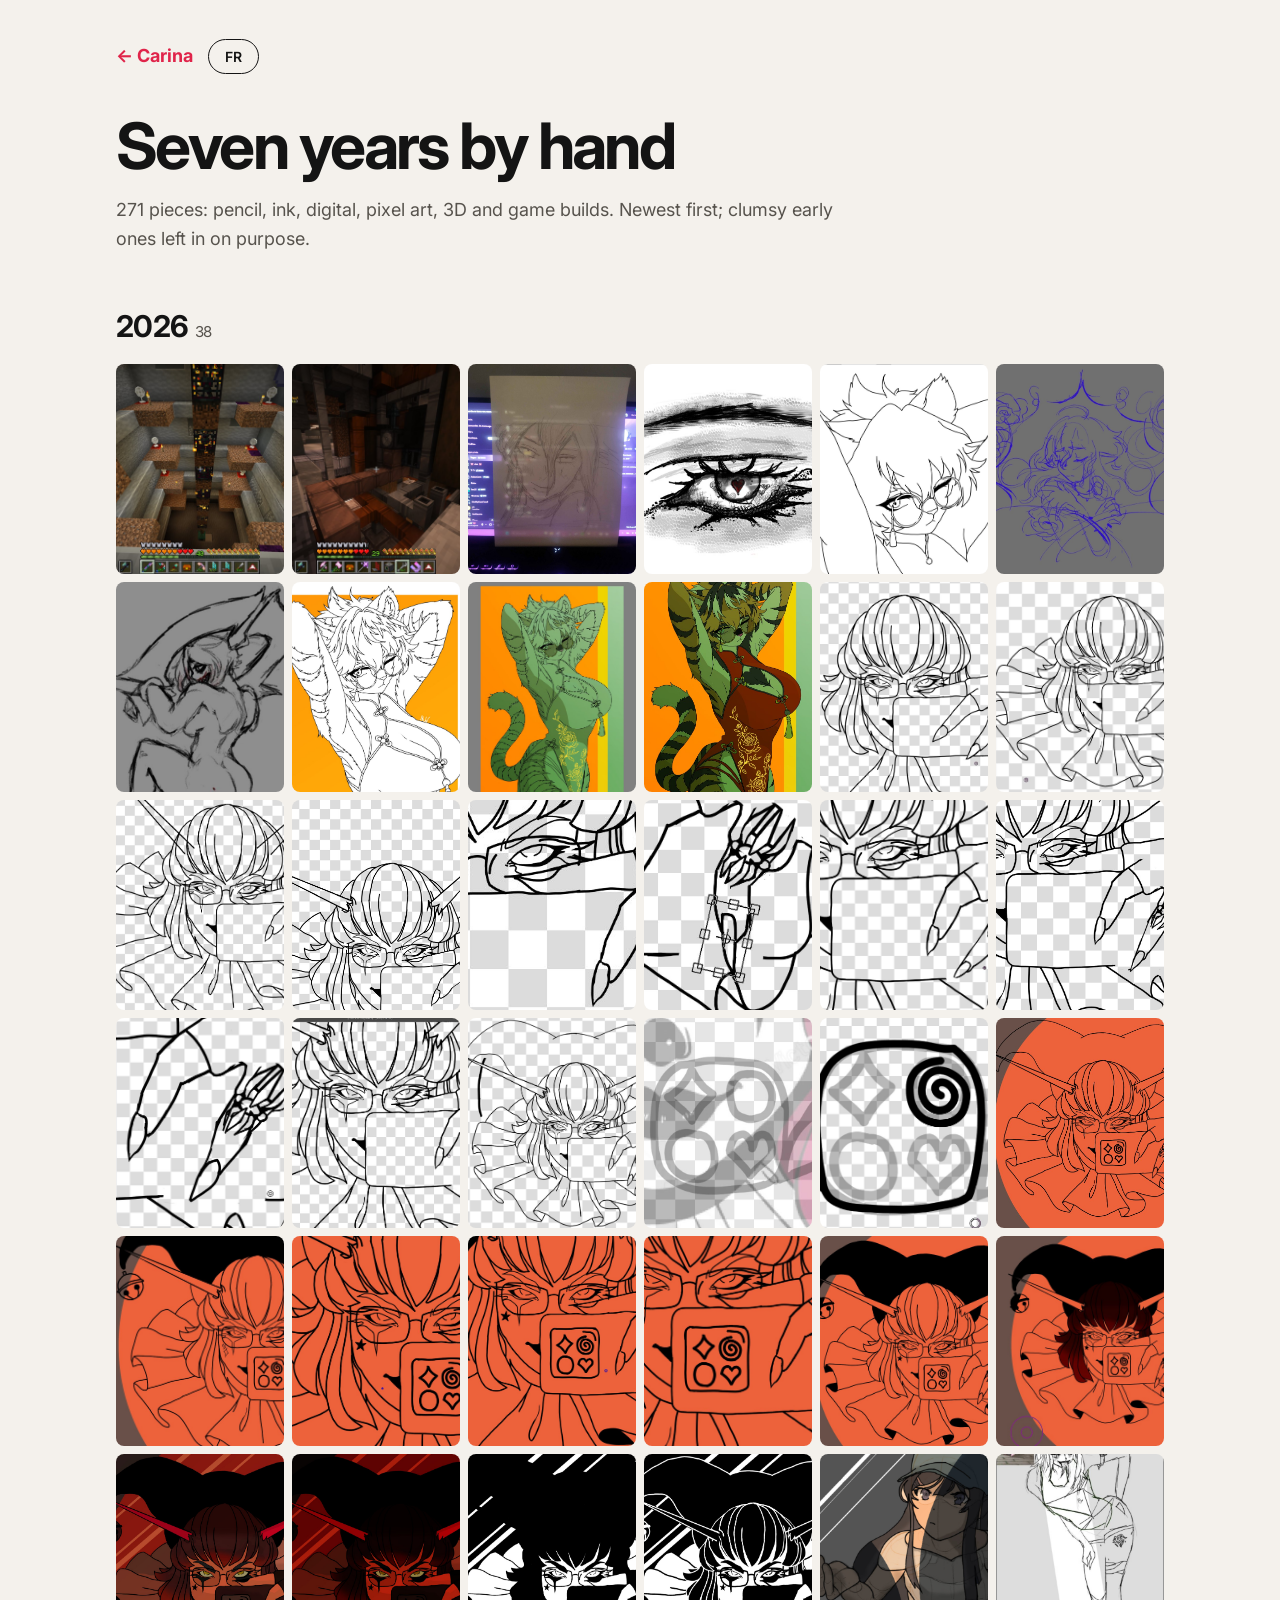
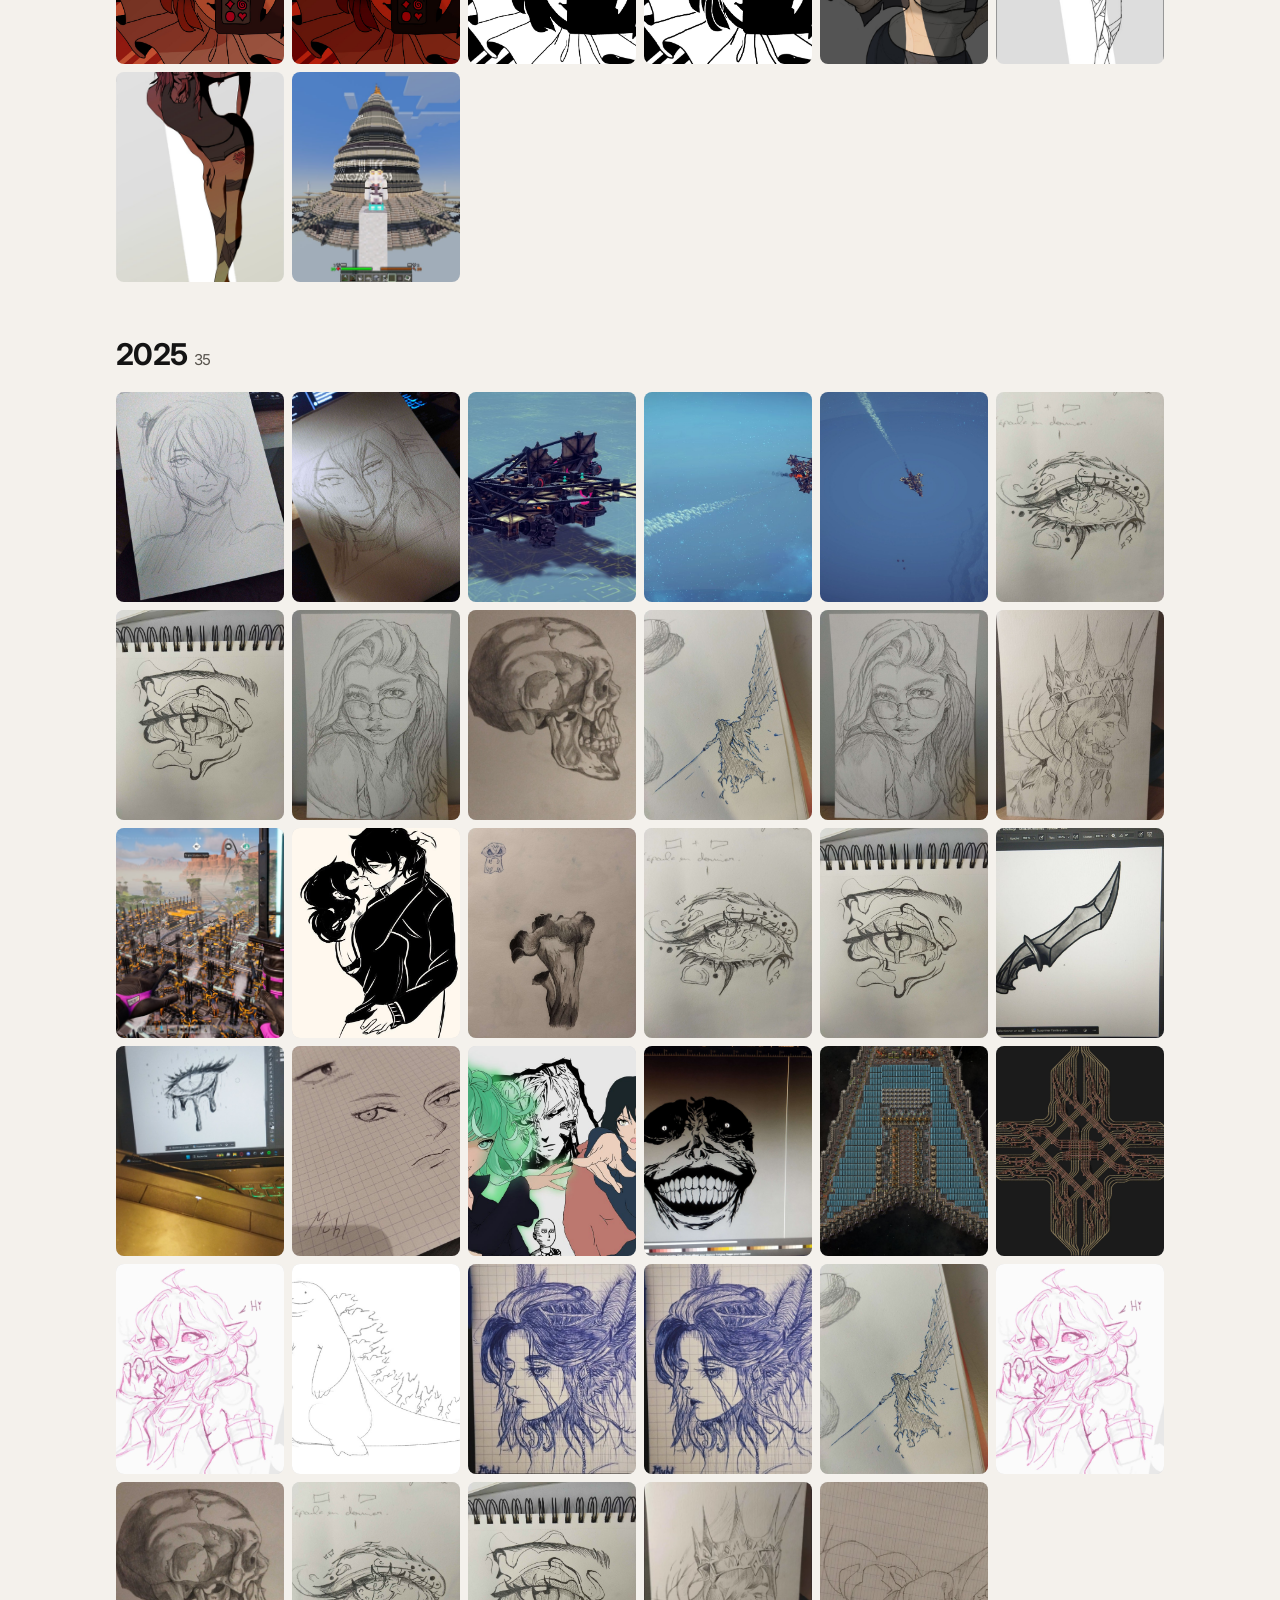
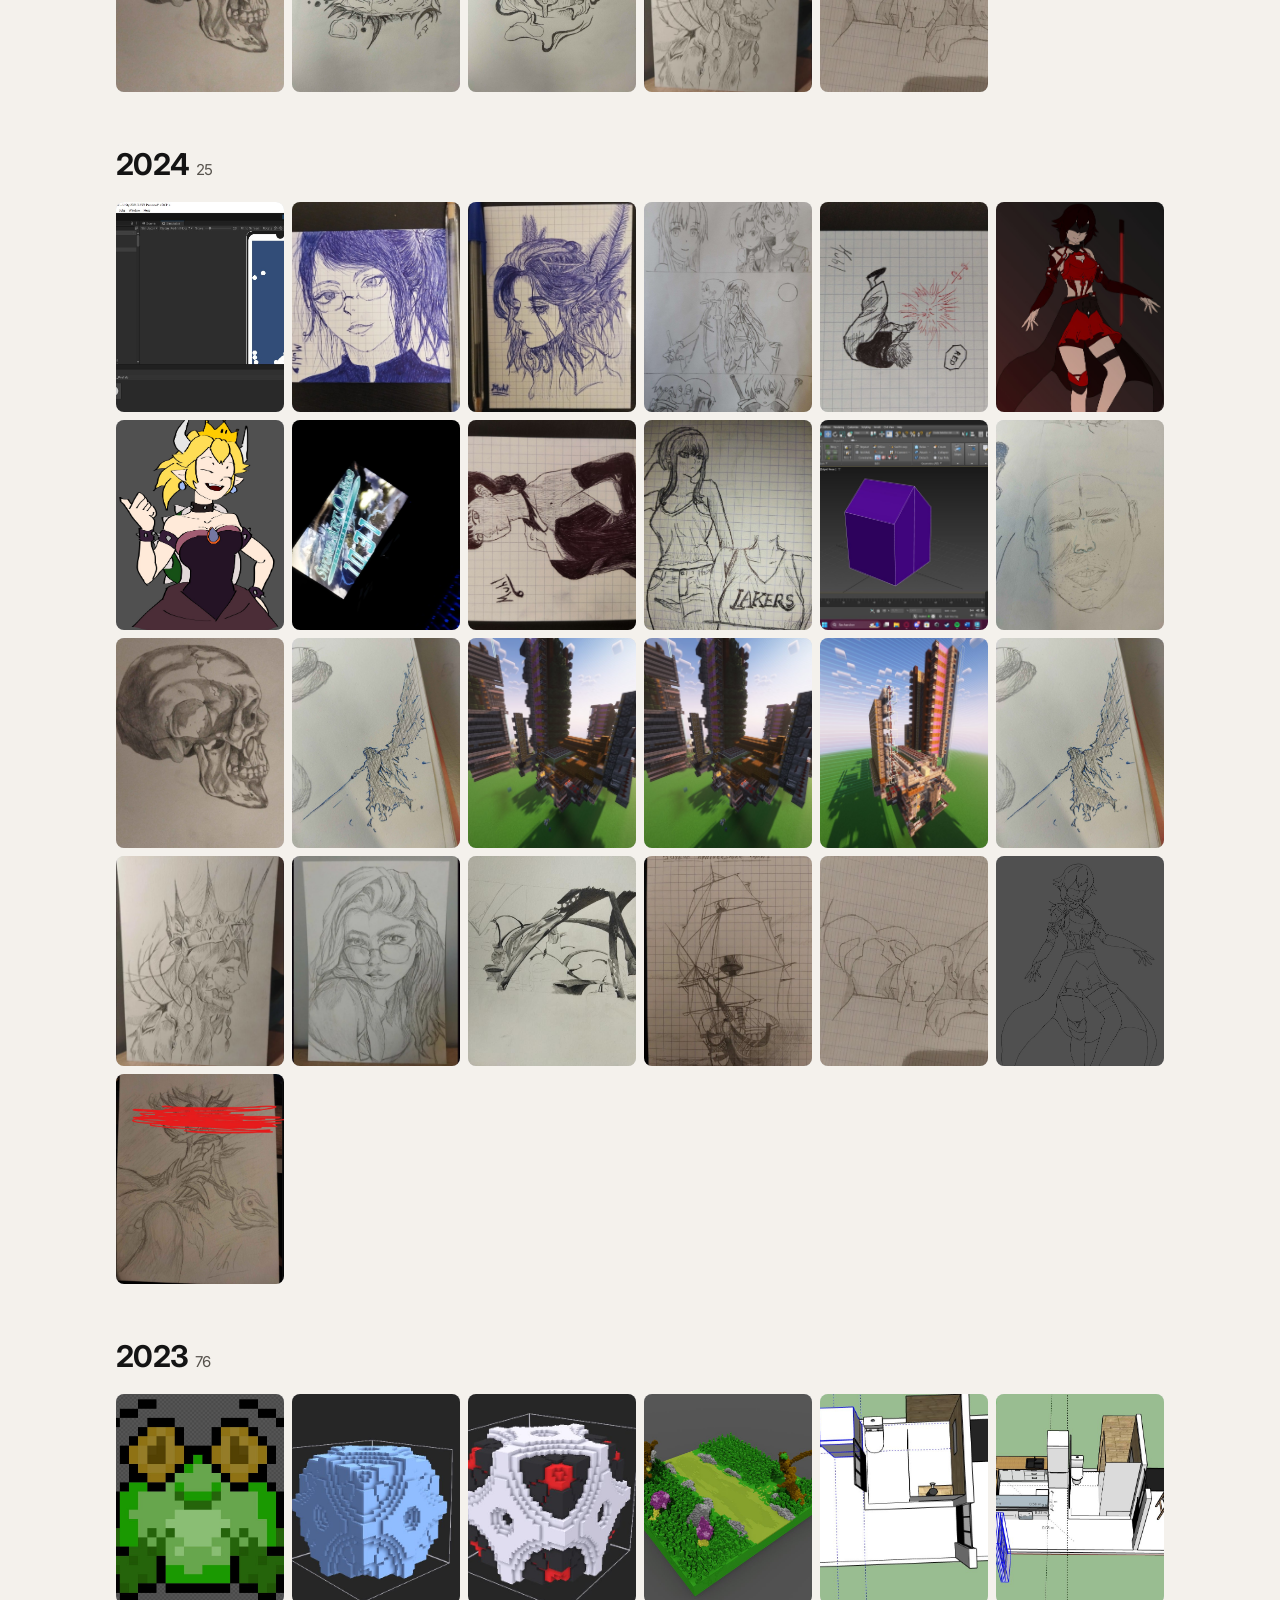
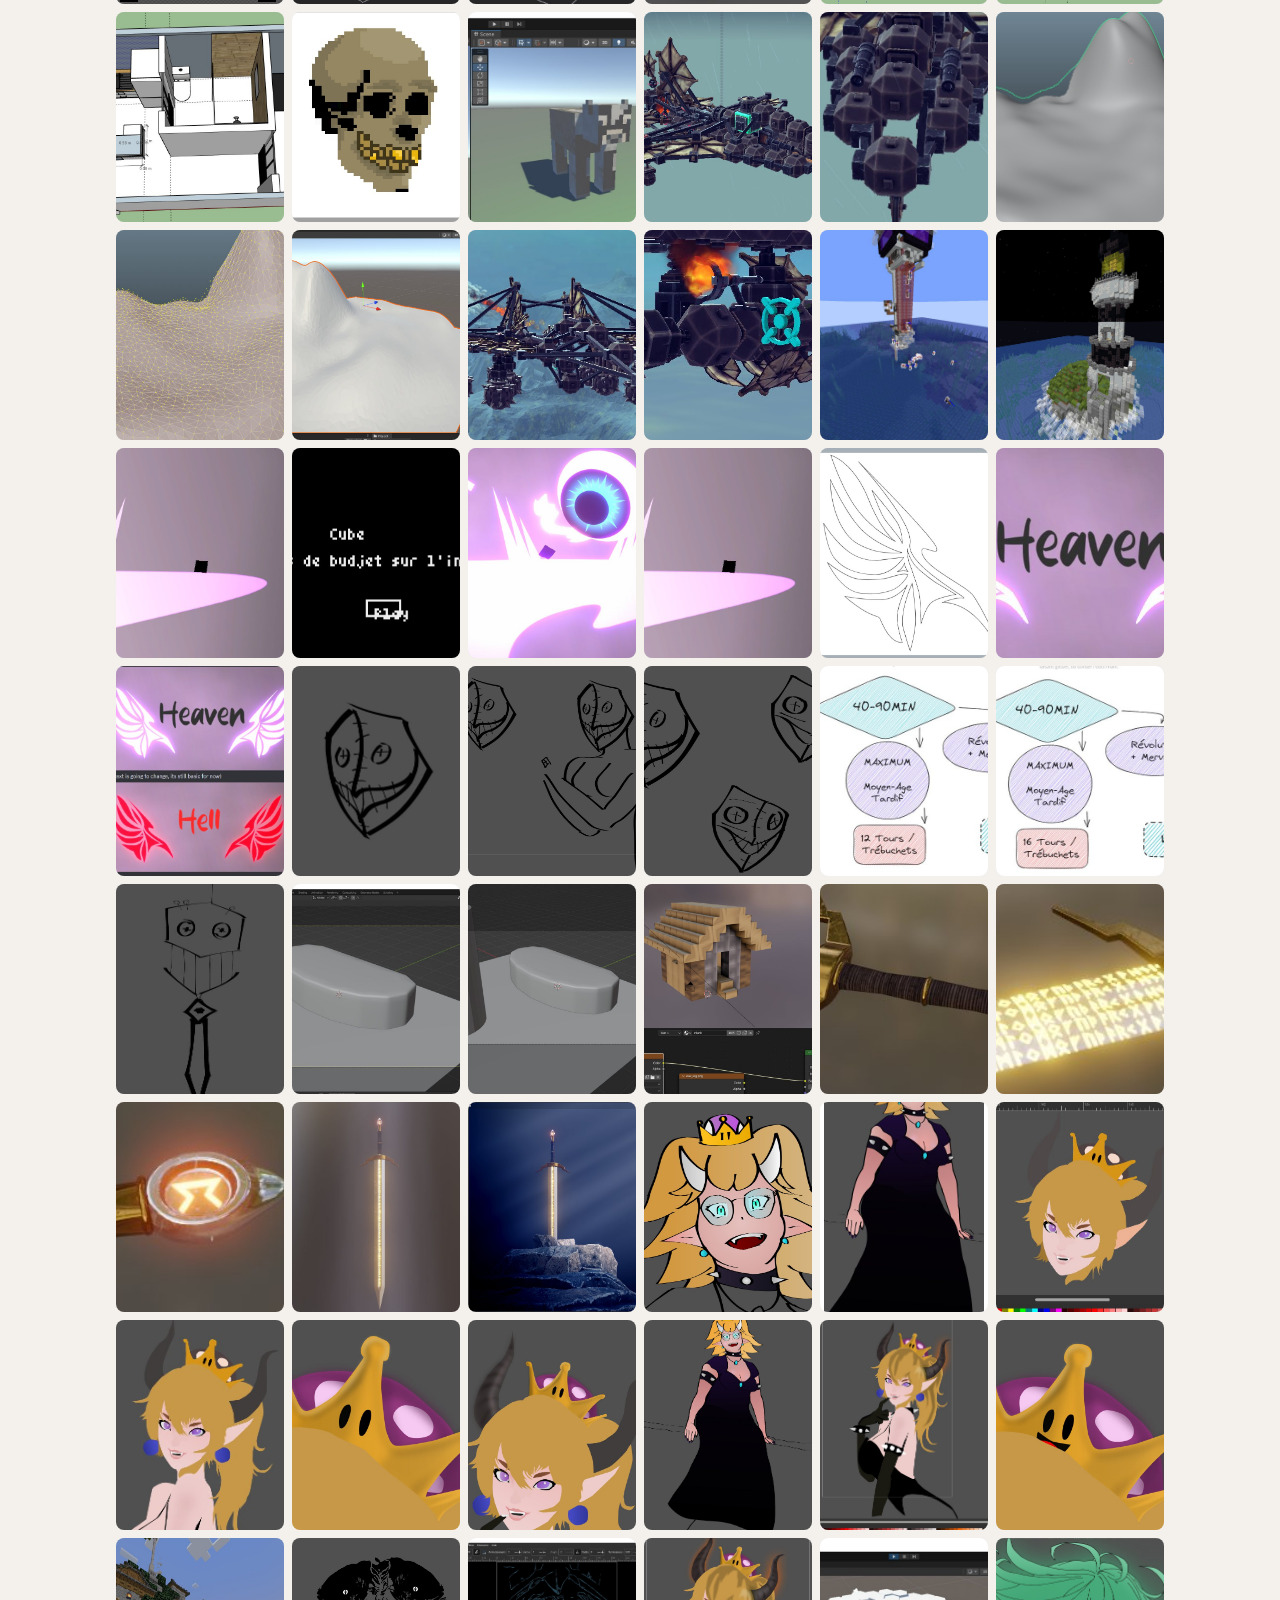
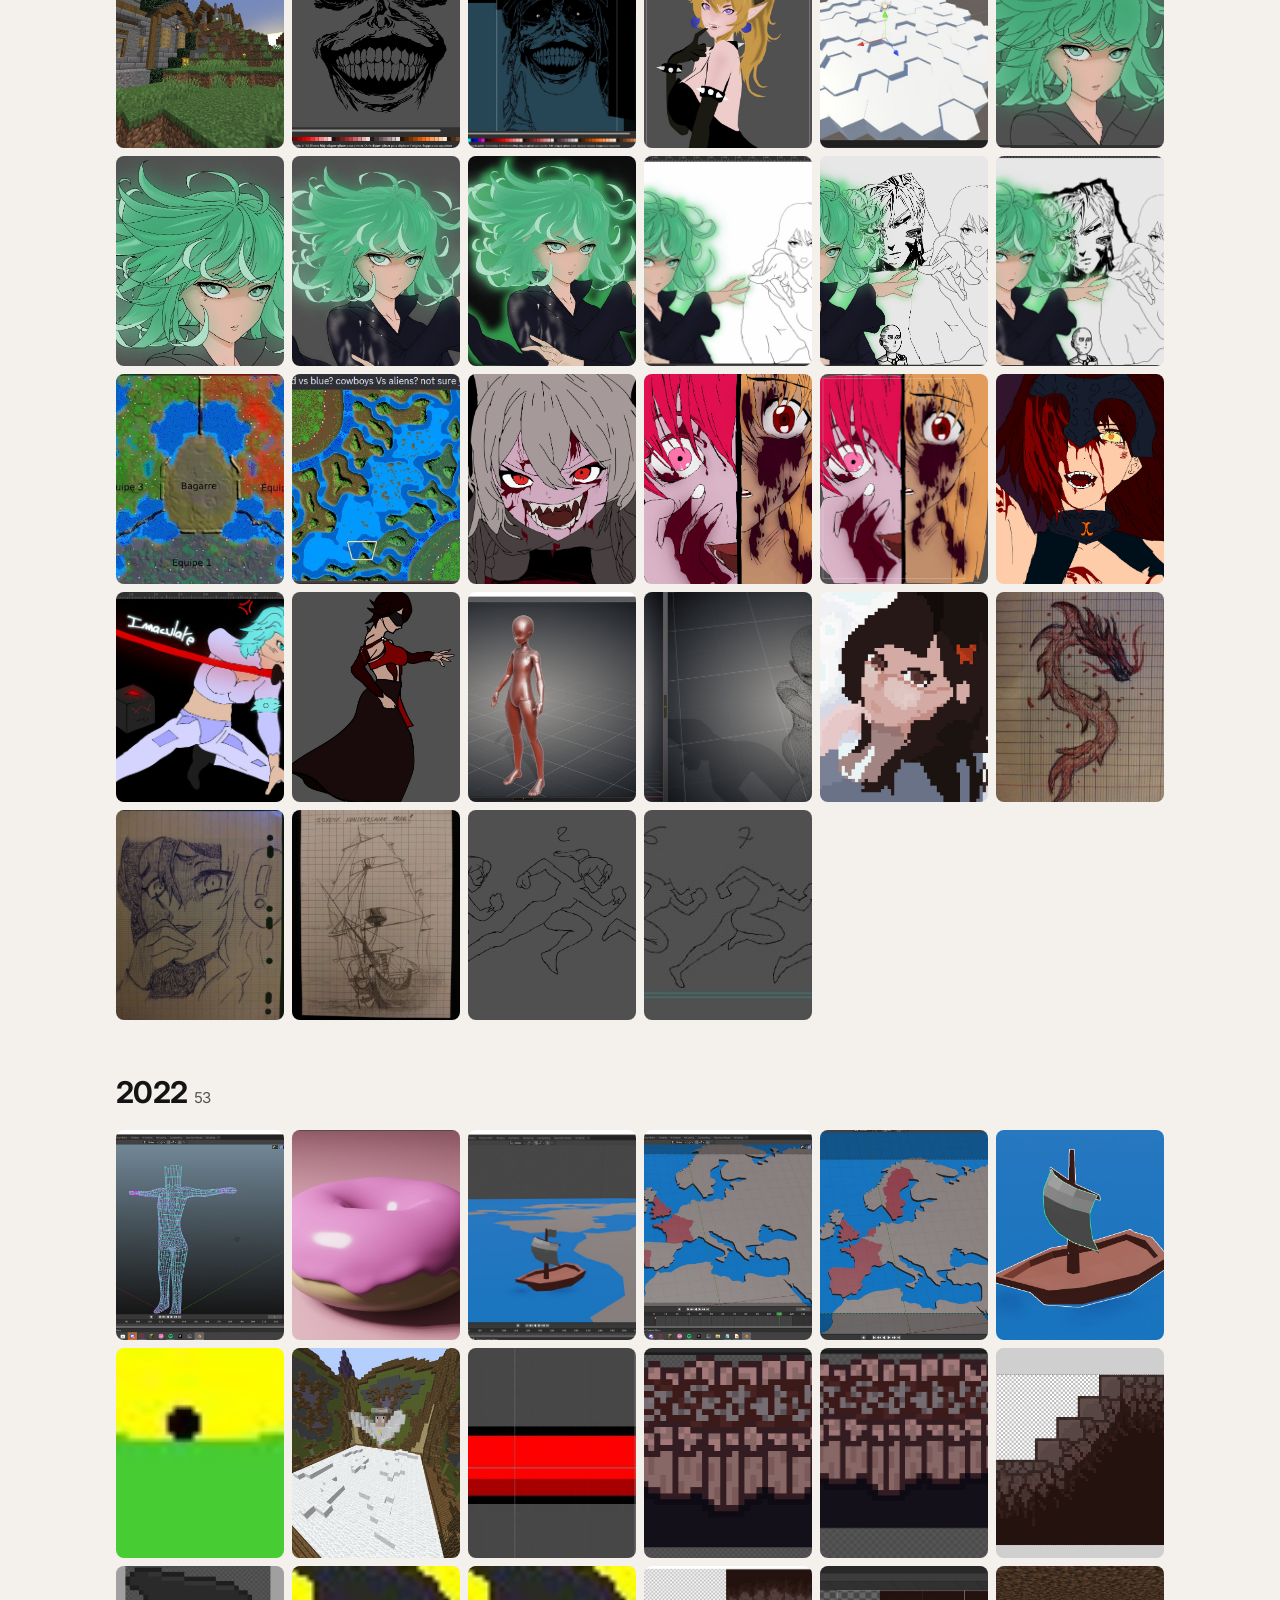
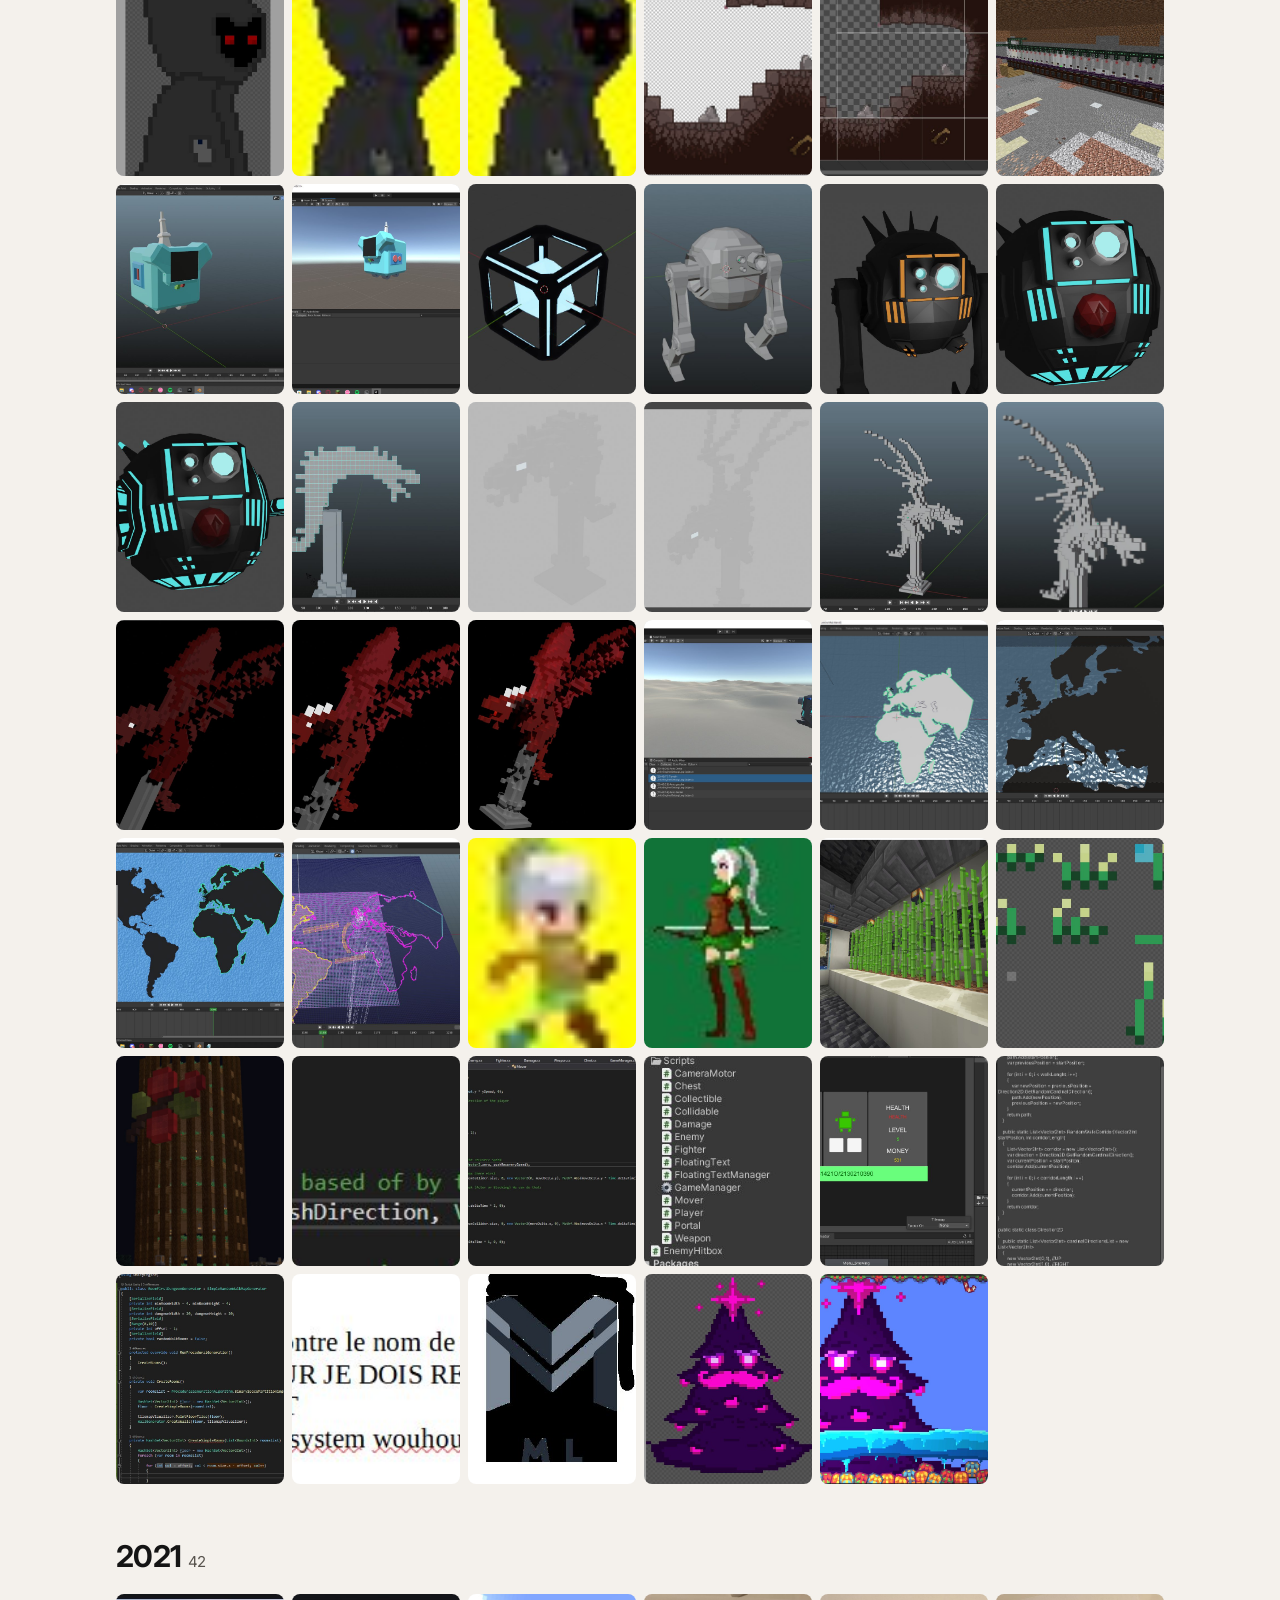
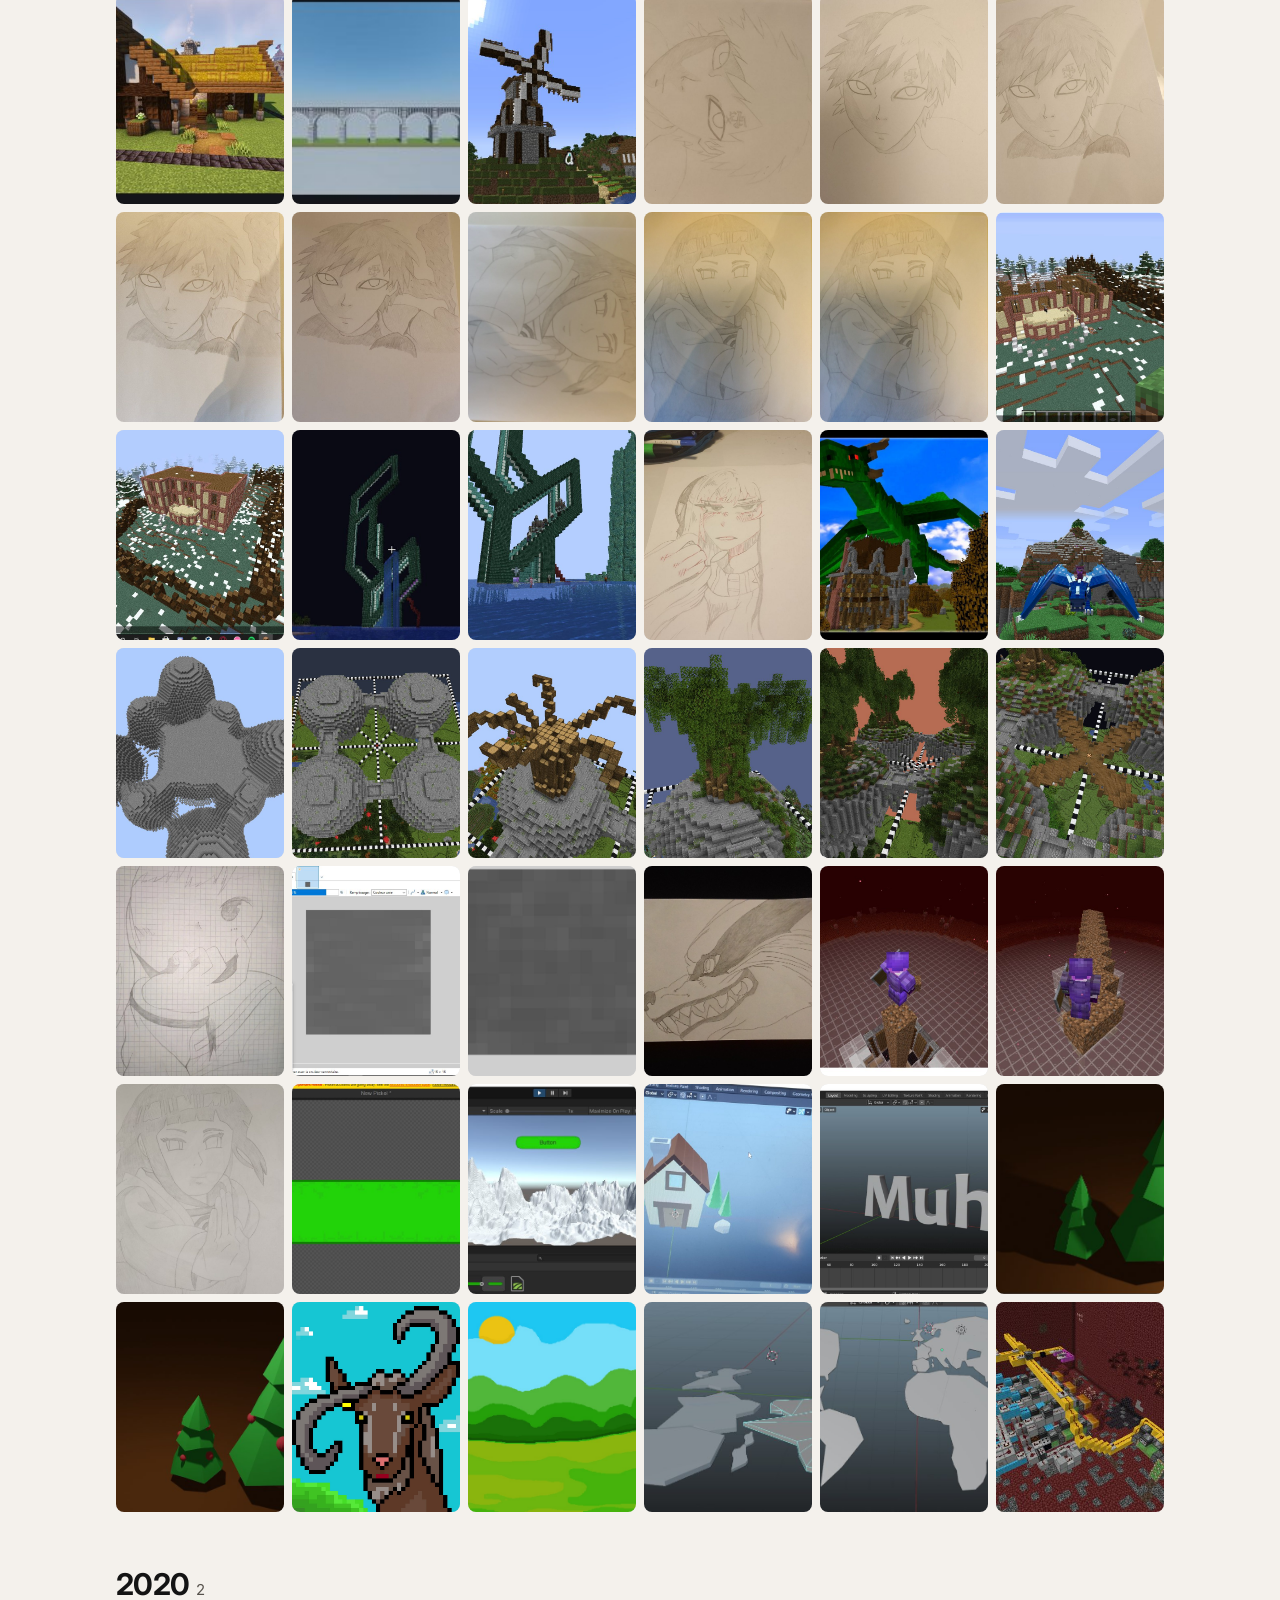
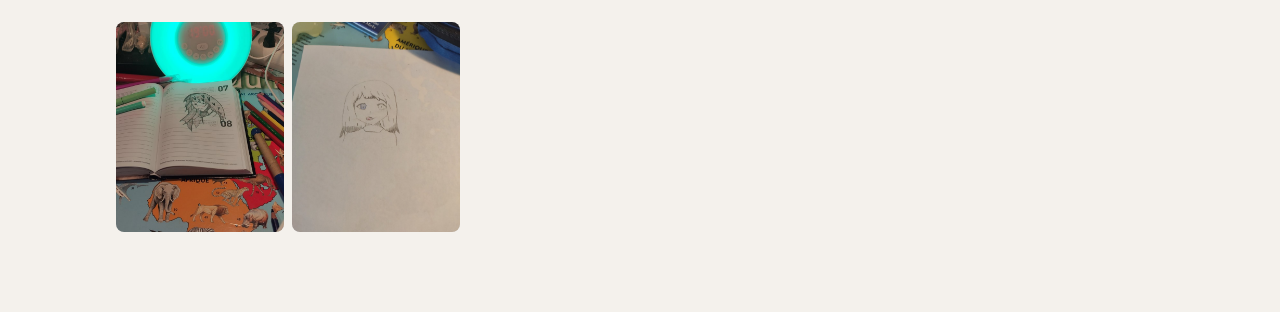
==== archive.html @ fd206bde "Portfolio de Carina Co-Authored-By: Claude Opus 5.5 <noreply@anthropic.com>" ====
<!doctype html>
<html lang="en" data-l="en"><head><meta charset="utf-8"><meta name="viewport" content="width=device-width, initial-scale=1">
<title>Carina · seven years by hand</title><meta name="description" content="Drawings, pixel art, 3D and builds, 2020 to 2026.">
<link rel="preconnect" href="https://fonts.googleapis.com"><link rel="preconnect" href="https://fonts.gstatic.com" crossorigin>
<link href="https://fonts.googleapis.com/css2?family=Inter:wght@400;500;600;700;800&family=JetBrains+Mono:wght@400;600&display=swap" rel="stylesheet">
<link rel="stylesheet" href="style.css"><script src="site.js"></script></head><body>

<div class="page"><a class="retour" href="index.html">← Carina</a> &nbsp; <button type="button" data-langue><span lang="en">FR</span><span lang="fr">EN</span></button>
<h1><span lang="en">Seven years by hand</span><span lang="fr">Sept ans à la main</span></h1>
<p class="intro"><span lang="en">271 pieces: pencil, ink, digital, pixel art, 3D and game builds. Newest first; clumsy early ones left in on purpose.</span><span lang="fr">271 pièces : crayon, encre, numérique, pixel art, 3D et constructions dans les jeux. Les plus récentes d’abord ; les premiers essais maladroits gardés exprès.</span></p>
<section class="annee"><h2>2026 <small>38</small></h2><div class="grille"><a href="img/a/a001.jpg" data-zoom><img loading="lazy" src="img/a/a001.jpg" alt="2026-02"></a><a href="img/a/a002.jpg" data-zoom><img loading="lazy" src="img/a/a002.jpg" alt="2026-03"></a><a href="img/a/a003.jpg" data-zoom><img loading="lazy" src="img/a/a003.jpg" alt="2026-04"></a><a href="img/a/a004.jpg" data-zoom><img loading="lazy" src="img/a/a004.jpg" alt="2026-04"></a><a href="img/a/a005.jpg" data-zoom><img loading="lazy" src="img/a/a005.jpg" alt="2026-07"></a><a href="img/a/a006.jpg" data-zoom><img loading="lazy" src="img/a/a006.jpg" alt="2026-07"></a><a href="img/a/a007.jpg" data-zoom><img loading="lazy" src="img/a/a007.jpg" alt="2026-07"></a><a href="img/a/a008.jpg" data-zoom><img loading="lazy" src="img/a/a008.jpg" alt="2026-07"></a><a href="img/a/a009.jpg" data-zoom><img loading="lazy" src="img/a/a009.jpg" alt="2026-07"></a><a href="img/a/a010.jpg" data-zoom><img loading="lazy" src="img/a/a010.jpg" alt="2026-07"></a><a href="img/a/a011.jpg" data-zoom><img loading="lazy" src="img/a/a011.jpg" alt="2026-07"></a><a href="img/a/a012.jpg" data-zoom><img loading="lazy" src="img/a/a012.jpg" alt="2026-07"></a><a href="img/a/a013.jpg" data-zoom><img loading="lazy" src="img/a/a013.jpg" alt="2026-07"></a><a href="img/a/a014.jpg" data-zoom><img loading="lazy" src="img/a/a014.jpg" alt="2026-07"></a><a href="img/a/a015.jpg" data-zoom><img loading="lazy" src="img/a/a015.jpg" alt="2026-07"></a><a href="img/a/a016.jpg" data-zoom><img loading="lazy" src="img/a/a016.jpg" alt="2026-07"></a><a href="img/a/a017.jpg" data-zoom><img loading="lazy" src="img/a/a017.jpg" alt="2026-07"></a><a href="img/a/a018.jpg" data-zoom><img loading="lazy" src="img/a/a018.jpg" alt="2026-07"></a><a href="img/a/a019.jpg" data-zoom><img loading="lazy" src="img/a/a019.jpg" alt="2026-07"></a><a href="img/a/a020.jpg" data-zoom><img loading="lazy" src="img/a/a020.jpg" alt="2026-07"></a><a href="img/a/a021.jpg" data-zoom><img loading="lazy" src="img/a/a021.jpg" alt="2026-07"></a><a href="img/a/a022.jpg" data-zoom><img loading="lazy" src="img/a/a022.jpg" alt="2026-07"></a><a href="img/a/a023.jpg" data-zoom><img loading="lazy" src="img/a/a023.jpg" alt="2026-07"></a><a href="img/a/a024.jpg" data-zoom><img loading="lazy" src="img/a/a024.jpg" alt="2026-07"></a><a href="img/a/a025.jpg" data-zoom><img loading="lazy" src="img/a/a025.jpg" alt="2026-07"></a><a href="img/a/a026.jpg" data-zoom><img loading="lazy" src="img/a/a026.jpg" alt="2026-07"></a><a href="img/a/a027.jpg" data-zoom><img loading="lazy" src="img/a/a027.jpg" alt="2026-07"></a><a href="img/a/a028.jpg" data-zoom><img loading="lazy" src="img/a/a028.jpg" alt="2026-07"></a><a href="img/a/a029.jpg" data-zoom><img loading="lazy" src="img/a/a029.jpg" alt="2026-07"></a><a href="img/a/a030.jpg" data-zoom><img loading="lazy" src="img/a/a030.jpg" alt="2026-07"></a><a href="img/a/a031.jpg" data-zoom><img loading="lazy" src="img/a/a031.jpg" alt="2026-07"></a><a href="img/a/a032.jpg" data-zoom><img loading="lazy" src="img/a/a032.jpg" alt="2026-07"></a><a href="img/a/a033.jpg" data-zoom><img loading="lazy" src="img/a/a033.jpg" alt="2026-07"></a><a href="img/a/a034.jpg" data-zoom><img loading="lazy" src="img/a/a034.jpg" alt="2026-07"></a><a href="img/a/a035.jpg" data-zoom><img loading="lazy" src="img/a/a035.jpg" alt="2026-07"></a><a href="img/a/a036.jpg" data-zoom><img loading="lazy" src="img/a/a036.jpg" alt="2026-07"></a><a href="img/a/a037.jpg" data-zoom><img loading="lazy" src="img/a/a037.jpg" alt="2026-07"></a><a href="img/a/a038.jpg" data-zoom><img loading="lazy" src="img/a/a038.jpg" alt="2026-08"></a></div></section><section class="annee"><h2>2025 <small>35</small></h2><div class="grille"><a href="img/a/a039.jpg" data-zoom><img loading="lazy" src="img/a/a039.jpg" alt="2025-01"></a><a href="img/a/a040.jpg" data-zoom><img loading="lazy" src="img/a/a040.jpg" alt="2025-01"></a><a href="img/a/a041.jpg" data-zoom><img loading="lazy" src="img/a/a041.jpg" alt="2025-01"></a><a href="img/a/a042.jpg" data-zoom><img loading="lazy" src="img/a/a042.jpg" alt="2025-01"></a><a href="img/a/a043.jpg" data-zoom><img loading="lazy" src="img/a/a043.jpg" alt="2025-01"></a><a href="img/a/a044.jpg" data-zoom><img loading="lazy" src="img/a/a044.jpg" alt="2025-01"></a><a href="img/a/a045.jpg" data-zoom><img loading="lazy" src="img/a/a045.jpg" alt="2025-01"></a><a href="img/a/a046.jpg" data-zoom><img loading="lazy" src="img/a/a046.jpg" alt="2025-01"></a><a href="img/a/a047.jpg" data-zoom><img loading="lazy" src="img/a/a047.jpg" alt="2025-03"></a><a href="img/a/a048.jpg" data-zoom><img loading="lazy" src="img/a/a048.jpg" alt="2025-03"></a><a href="img/a/a049.jpg" data-zoom><img loading="lazy" src="img/a/a049.jpg" alt="2025-03"></a><a href="img/a/a050.jpg" data-zoom><img loading="lazy" src="img/a/a050.jpg" alt="2025-03"></a><a href="img/a/a051.jpg" data-zoom><img loading="lazy" src="img/a/a051.jpg" alt="2025-03"></a><a href="img/a/a052.jpg" data-zoom><img loading="lazy" src="img/a/a052.jpg" alt="2025-04"></a><a href="img/a/a053.jpg" data-zoom><img loading="lazy" src="img/a/a053.jpg" alt="2025-05"></a><a href="img/a/a054.jpg" data-zoom><img loading="lazy" src="img/a/a054.jpg" alt="2025-05"></a><a href="img/a/a055.jpg" data-zoom><img loading="lazy" src="img/a/a055.jpg" alt="2025-05"></a><a href="img/a/a056.jpg" data-zoom><img loading="lazy" src="img/a/a056.jpg" alt="2025-05"></a><a href="img/a/a057.jpg" data-zoom><img loading="lazy" src="img/a/a057.jpg" alt="2025-05"></a><a href="img/a/a058.jpg" data-zoom><img loading="lazy" src="img/a/a058.jpg" alt="2025-05"></a><a href="img/a/a059.jpg" data-zoom><img loading="lazy" src="img/a/a059.jpg" alt="2025-05"></a><a href="img/a/a060.jpg" data-zoom><img loading="lazy" src="img/a/a060.jpg" alt="2025-05"></a><a href="img/a/a061.jpg" data-zoom><img loading="lazy" src="img/a/a061.jpg" alt="2025-06"></a><a href="img/a/a062.jpg" data-zoom><img loading="lazy" src="img/a/a062.jpg" alt="2025-06"></a><a href="img/a/a063.jpg" data-zoom><img loading="lazy" src="img/a/a063.jpg" alt="2025-06"></a><a href="img/a/a064.jpg" data-zoom><img loading="lazy" src="img/a/a064.jpg" alt="2025-08"></a><a href="img/a/a065.jpg" data-zoom><img loading="lazy" src="img/a/a065.jpg" alt="2025-08"></a><a href="img/a/a066.jpg" data-zoom><img loading="lazy" src="img/a/a066.jpg" alt="2025-11"></a><a href="img/a/a067.jpg" data-zoom><img loading="lazy" src="img/a/a067.jpg" alt="2025-11"></a><a href="img/a/a068.jpg" data-zoom><img loading="lazy" src="img/a/a068.jpg" alt="2025-11"></a><a href="img/a/a069.jpg" data-zoom><img loading="lazy" src="img/a/a069.jpg" alt="2025-11"></a><a href="img/a/a070.jpg" data-zoom><img loading="lazy" src="img/a/a070.jpg" alt="2025-11"></a><a href="img/a/a071.jpg" data-zoom><img loading="lazy" src="img/a/a071.jpg" alt="2025-11"></a><a href="img/a/a072.jpg" data-zoom><img loading="lazy" src="img/a/a072.jpg" alt="2025-11"></a><a href="img/a/a073.jpg" data-zoom><img loading="lazy" src="img/a/a073.jpg" alt="2025-11"></a></div></section><section class="annee"><h2>2024 <small>25</small></h2><div class="grille"><a href="img/a/a074.jpg" data-zoom><img loading="lazy" src="img/a/a074.jpg" alt="2024-01"></a><a href="img/a/a075.jpg" data-zoom><img loading="lazy" src="img/a/a075.jpg" alt="2024-02"></a><a href="img/a/a076.jpg" data-zoom><img loading="lazy" src="img/a/a076.jpg" alt="2024-02"></a><a href="img/a/a077.jpg" data-zoom><img loading="lazy" src="img/a/a077.jpg" alt="2024-02"></a><a href="img/a/a078.jpg" data-zoom><img loading="lazy" src="img/a/a078.jpg" alt="2024-02"></a><a href="img/a/a079.jpg" data-zoom><img loading="lazy" src="img/a/a079.jpg" alt="2024-02"></a><a href="img/a/a080.jpg" data-zoom><img loading="lazy" src="img/a/a080.jpg" alt="2024-02"></a><a href="img/a/a081.jpg" data-zoom><img loading="lazy" src="img/a/a081.jpg" alt="2024-02"></a><a href="img/a/a082.jpg" data-zoom><img loading="lazy" src="img/a/a082.jpg" alt="2024-03"></a><a href="img/a/a083.jpg" data-zoom><img loading="lazy" src="img/a/a083.jpg" alt="2024-05"></a><a href="img/a/a084.jpg" data-zoom><img loading="lazy" src="img/a/a084.jpg" alt="2024-09"></a><a href="img/a/a085.jpg" data-zoom><img loading="lazy" src="img/a/a085.jpg" alt="2024-09"></a><a href="img/a/a086.jpg" data-zoom><img loading="lazy" src="img/a/a086.jpg" alt="2024-10"></a><a href="img/a/a087.jpg" data-zoom><img loading="lazy" src="img/a/a087.jpg" alt="2024-10"></a><a href="img/a/a088.jpg" data-zoom><img loading="lazy" src="img/a/a088.jpg" alt="2024-11"></a><a href="img/a/a089.jpg" data-zoom><img loading="lazy" src="img/a/a089.jpg" alt="2024-11"></a><a href="img/a/a090.jpg" data-zoom><img loading="lazy" src="img/a/a090.jpg" alt="2024-11"></a><a href="img/a/a091.jpg" data-zoom><img loading="lazy" src="img/a/a091.jpg" alt="2024-11"></a><a href="img/a/a092.jpg" data-zoom><img loading="lazy" src="img/a/a092.jpg" alt="2024-11"></a><a href="img/a/a093.jpg" data-zoom><img loading="lazy" src="img/a/a093.jpg" alt="2024-11"></a><a href="img/a/a094.jpg" data-zoom><img loading="lazy" src="img/a/a094.jpg" alt="2024-11"></a><a href="img/a/a095.jpg" data-zoom><img loading="lazy" src="img/a/a095.jpg" alt="2024-11"></a><a href="img/a/a096.jpg" data-zoom><img loading="lazy" src="img/a/a096.jpg" alt="2024-11"></a><a href="img/a/a097.jpg" data-zoom><img loading="lazy" src="img/a/a097.jpg" alt="2024-11"></a><a href="img/a/a098.jpg" data-zoom><img loading="lazy" src="img/a/a098.jpg" alt="2024-12"></a></div></section><section class="annee"><h2>2023 <small>76</small></h2><div class="grille"><a href="img/a/a099.jpg" data-zoom><img loading="lazy" src="img/a/a099.jpg" alt="2023-01"></a><a href="img/a/a100.jpg" data-zoom><img loading="lazy" src="img/a/a100.jpg" alt="2023-01"></a><a href="img/a/a101.jpg" data-zoom><img loading="lazy" src="img/a/a101.jpg" alt="2023-01"></a><a href="img/a/a102.jpg" data-zoom><img loading="lazy" src="img/a/a102.jpg" alt="2023-01"></a><a href="img/a/a103.jpg" data-zoom><img loading="lazy" src="img/a/a103.jpg" alt="2023-01"></a><a href="img/a/a104.jpg" data-zoom><img loading="lazy" src="img/a/a104.jpg" alt="2023-01"></a><a href="img/a/a105.jpg" data-zoom><img loading="lazy" src="img/a/a105.jpg" alt="2023-01"></a><a href="img/a/a106.jpg" data-zoom><img loading="lazy" src="img/a/a106.jpg" alt="2023-01"></a><a href="img/a/a107.jpg" data-zoom><img loading="lazy" src="img/a/a107.jpg" alt="2023-02"></a><a href="img/a/a108.jpg" data-zoom><img loading="lazy" src="img/a/a108.jpg" alt="2023-03"></a><a href="img/a/a109.jpg" data-zoom><img loading="lazy" src="img/a/a109.jpg" alt="2023-03"></a><a href="img/a/a110.jpg" data-zoom><img loading="lazy" src="img/a/a110.jpg" alt="2023-03"></a><a href="img/a/a111.jpg" data-zoom><img loading="lazy" src="img/a/a111.jpg" alt="2023-03"></a><a href="img/a/a112.jpg" data-zoom><img loading="lazy" src="img/a/a112.jpg" alt="2023-03"></a><a href="img/a/a113.jpg" data-zoom><img loading="lazy" src="img/a/a113.jpg" alt="2023-04"></a><a href="img/a/a114.jpg" data-zoom><img loading="lazy" src="img/a/a114.jpg" alt="2023-04"></a><a href="img/a/a115.jpg" data-zoom><img loading="lazy" src="img/a/a115.jpg" alt="2023-05"></a><a href="img/a/a116.jpg" data-zoom><img loading="lazy" src="img/a/a116.jpg" alt="2023-05"></a><a href="img/a/a117.jpg" data-zoom><img loading="lazy" src="img/a/a117.jpg" alt="2023-05"></a><a href="img/a/a118.jpg" data-zoom><img loading="lazy" src="img/a/a118.jpg" alt="2023-05"></a><a href="img/a/a119.jpg" data-zoom><img loading="lazy" src="img/a/a119.jpg" alt="2023-06"></a><a href="img/a/a120.jpg" data-zoom><img loading="lazy" src="img/a/a120.jpg" alt="2023-06"></a><a href="img/a/a121.jpg" data-zoom><img loading="lazy" src="img/a/a121.jpg" alt="2023-06"></a><a href="img/a/a122.jpg" data-zoom><img loading="lazy" src="img/a/a122.jpg" alt="2023-06"></a><a href="img/a/a123.jpg" data-zoom><img loading="lazy" src="img/a/a123.jpg" alt="2023-06"></a><a href="img/a/a124.jpg" data-zoom><img loading="lazy" src="img/a/a124.jpg" alt="2023-06"></a><a href="img/a/a125.jpg" data-zoom><img loading="lazy" src="img/a/a125.jpg" alt="2023-06"></a><a href="img/a/a126.jpg" data-zoom><img loading="lazy" src="img/a/a126.jpg" alt="2023-06"></a><a href="img/a/a127.jpg" data-zoom><img loading="lazy" src="img/a/a127.jpg" alt="2023-06"></a><a href="img/a/a128.jpg" data-zoom><img loading="lazy" src="img/a/a128.jpg" alt="2023-06"></a><a href="img/a/a129.jpg" data-zoom><img loading="lazy" src="img/a/a129.jpg" alt="2023-07"></a><a href="img/a/a130.jpg" data-zoom><img loading="lazy" src="img/a/a130.jpg" alt="2023-07"></a><a href="img/a/a131.jpg" data-zoom><img loading="lazy" src="img/a/a131.jpg" alt="2023-07"></a><a href="img/a/a132.jpg" data-zoom><img loading="lazy" src="img/a/a132.jpg" alt="2023-07"></a><a href="img/a/a133.jpg" data-zoom><img loading="lazy" src="img/a/a133.jpg" alt="2023-07"></a><a href="img/a/a134.jpg" data-zoom><img loading="lazy" src="img/a/a134.jpg" alt="2023-07"></a><a href="img/a/a135.jpg" data-zoom><img loading="lazy" src="img/a/a135.jpg" alt="2023-07"></a><a href="img/a/a136.jpg" data-zoom><img loading="lazy" src="img/a/a136.jpg" alt="2023-07"></a><a href="img/a/a137.jpg" data-zoom><img loading="lazy" src="img/a/a137.jpg" alt="2023-07"></a><a href="img/a/a138.jpg" data-zoom><img loading="lazy" src="img/a/a138.jpg" alt="2023-07"></a><a href="img/a/a139.jpg" data-zoom><img loading="lazy" src="img/a/a139.jpg" alt="2023-07"></a><a href="img/a/a140.jpg" data-zoom><img loading="lazy" src="img/a/a140.jpg" alt="2023-07"></a><a href="img/a/a141.jpg" data-zoom><img loading="lazy" src="img/a/a141.jpg" alt="2023-07"></a><a href="img/a/a142.jpg" data-zoom><img loading="lazy" src="img/a/a142.jpg" alt="2023-07"></a><a href="img/a/a143.jpg" data-zoom><img loading="lazy" src="img/a/a143.jpg" alt="2023-07"></a><a href="img/a/a144.jpg" data-zoom><img loading="lazy" src="img/a/a144.jpg" alt="2023-07"></a><a href="img/a/a145.jpg" data-zoom><img loading="lazy" src="img/a/a145.jpg" alt="2023-07"></a><a href="img/a/a146.jpg" data-zoom><img loading="lazy" src="img/a/a146.jpg" alt="2023-07"></a><a href="img/a/a147.jpg" data-zoom><img loading="lazy" src="img/a/a147.jpg" alt="2023-07"></a><a href="img/a/a148.jpg" data-zoom><img loading="lazy" src="img/a/a148.jpg" alt="2023-08"></a><a href="img/a/a149.jpg" data-zoom><img loading="lazy" src="img/a/a149.jpg" alt="2023-08"></a><a href="img/a/a150.jpg" data-zoom><img loading="lazy" src="img/a/a150.jpg" alt="2023-08"></a><a href="img/a/a151.jpg" data-zoom><img loading="lazy" src="img/a/a151.jpg" alt="2023-08"></a><a href="img/a/a152.jpg" data-zoom><img loading="lazy" src="img/a/a152.jpg" alt="2023-08"></a><a href="img/a/a153.jpg" data-zoom><img loading="lazy" src="img/a/a153.jpg" alt="2023-08"></a><a href="img/a/a154.jpg" data-zoom><img loading="lazy" src="img/a/a154.jpg" alt="2023-08"></a><a href="img/a/a155.jpg" data-zoom><img loading="lazy" src="img/a/a155.jpg" alt="2023-08"></a><a href="img/a/a156.jpg" data-zoom><img loading="lazy" src="img/a/a156.jpg" alt="2023-08"></a><a href="img/a/a157.jpg" data-zoom><img loading="lazy" src="img/a/a157.jpg" alt="2023-08"></a><a href="img/a/a158.jpg" data-zoom><img loading="lazy" src="img/a/a158.jpg" alt="2023-08"></a><a href="img/a/a159.jpg" data-zoom><img loading="lazy" src="img/a/a159.jpg" alt="2023-08"></a><a href="img/a/a160.jpg" data-zoom><img loading="lazy" src="img/a/a160.jpg" alt="2023-08"></a><a href="img/a/a161.jpg" data-zoom><img loading="lazy" src="img/a/a161.jpg" alt="2023-08"></a><a href="img/a/a162.jpg" data-zoom><img loading="lazy" src="img/a/a162.jpg" alt="2023-08"></a><a href="img/a/a163.jpg" data-zoom><img loading="lazy" src="img/a/a163.jpg" alt="2023-08"></a><a href="img/a/a164.jpg" data-zoom><img loading="lazy" src="img/a/a164.jpg" alt="2023-08"></a><a href="img/a/a165.jpg" data-zoom><img loading="lazy" src="img/a/a165.jpg" alt="2023-08"></a><a href="img/a/a166.jpg" data-zoom><img loading="lazy" src="img/a/a166.jpg" alt="2023-08"></a><a href="img/a/a167.jpg" data-zoom><img loading="lazy" src="img/a/a167.jpg" alt="2023-08"></a><a href="img/a/a168.jpg" data-zoom><img loading="lazy" src="img/a/a168.jpg" alt="2023-08"></a><a href="img/a/a169.jpg" data-zoom><img loading="lazy" src="img/a/a169.jpg" alt="2023-09"></a><a href="img/a/a170.jpg" data-zoom><img loading="lazy" src="img/a/a170.jpg" alt="2023-09"></a><a href="img/a/a171.jpg" data-zoom><img loading="lazy" src="img/a/a171.jpg" alt="2023-10"></a><a href="img/a/a172.jpg" data-zoom><img loading="lazy" src="img/a/a172.jpg" alt="2023-10"></a><a href="img/a/a173.jpg" data-zoom><img loading="lazy" src="img/a/a173.jpg" alt="2023-11"></a><a href="img/a/a174.jpg" data-zoom><img loading="lazy" src="img/a/a174.jpg" alt="2023-11"></a></div></section><section class="annee"><h2>2022 <small>53</small></h2><div class="grille"><a href="img/a/a175.jpg" data-zoom><img loading="lazy" src="img/a/a175.jpg" alt="2022-01"></a><a href="img/a/a176.jpg" data-zoom><img loading="lazy" src="img/a/a176.jpg" alt="2022-01"></a><a href="img/a/a177.jpg" data-zoom><img loading="lazy" src="img/a/a177.jpg" alt="2022-01"></a><a href="img/a/a178.jpg" data-zoom><img loading="lazy" src="img/a/a178.jpg" alt="2022-01"></a><a href="img/a/a179.jpg" data-zoom><img loading="lazy" src="img/a/a179.jpg" alt="2022-01"></a><a href="img/a/a180.jpg" data-zoom><img loading="lazy" src="img/a/a180.jpg" alt="2022-01"></a><a href="img/a/a181.jpg" data-zoom><img loading="lazy" src="img/a/a181.jpg" alt="2022-01"></a><a href="img/a/a182.jpg" data-zoom><img loading="lazy" src="img/a/a182.jpg" alt="2022-02"></a><a href="img/a/a183.jpg" data-zoom><img loading="lazy" src="img/a/a183.jpg" alt="2022-02"></a><a href="img/a/a184.jpg" data-zoom><img loading="lazy" src="img/a/a184.jpg" alt="2022-02"></a><a href="img/a/a185.jpg" data-zoom><img loading="lazy" src="img/a/a185.jpg" alt="2022-02"></a><a href="img/a/a186.jpg" data-zoom><img loading="lazy" src="img/a/a186.jpg" alt="2022-02"></a><a href="img/a/a187.jpg" data-zoom><img loading="lazy" src="img/a/a187.jpg" alt="2022-02"></a><a href="img/a/a188.jpg" data-zoom><img loading="lazy" src="img/a/a188.jpg" alt="2022-02"></a><a href="img/a/a189.jpg" data-zoom><img loading="lazy" src="img/a/a189.jpg" alt="2022-02"></a><a href="img/a/a190.jpg" data-zoom><img loading="lazy" src="img/a/a190.jpg" alt="2022-02"></a><a href="img/a/a191.jpg" data-zoom><img loading="lazy" src="img/a/a191.jpg" alt="2022-02"></a><a href="img/a/a192.jpg" data-zoom><img loading="lazy" src="img/a/a192.jpg" alt="2022-02"></a><a href="img/a/a193.jpg" data-zoom><img loading="lazy" src="img/a/a193.jpg" alt="2022-03"></a><a href="img/a/a194.jpg" data-zoom><img loading="lazy" src="img/a/a194.jpg" alt="2022-03"></a><a href="img/a/a195.jpg" data-zoom><img loading="lazy" src="img/a/a195.jpg" alt="2022-03"></a><a href="img/a/a196.jpg" data-zoom><img loading="lazy" src="img/a/a196.jpg" alt="2022-03"></a><a href="img/a/a197.jpg" data-zoom><img loading="lazy" src="img/a/a197.jpg" alt="2022-03"></a><a href="img/a/a198.jpg" data-zoom><img loading="lazy" src="img/a/a198.jpg" alt="2022-03"></a><a href="img/a/a199.jpg" data-zoom><img loading="lazy" src="img/a/a199.jpg" alt="2022-03"></a><a href="img/a/a200.jpg" data-zoom><img loading="lazy" src="img/a/a200.jpg" alt="2022-04"></a><a href="img/a/a201.jpg" data-zoom><img loading="lazy" src="img/a/a201.jpg" alt="2022-04"></a><a href="img/a/a202.jpg" data-zoom><img loading="lazy" src="img/a/a202.jpg" alt="2022-04"></a><a href="img/a/a203.jpg" data-zoom><img loading="lazy" src="img/a/a203.jpg" alt="2022-04"></a><a href="img/a/a204.jpg" data-zoom><img loading="lazy" src="img/a/a204.jpg" alt="2022-04"></a><a href="img/a/a205.jpg" data-zoom><img loading="lazy" src="img/a/a205.jpg" alt="2022-04"></a><a href="img/a/a206.jpg" data-zoom><img loading="lazy" src="img/a/a206.jpg" alt="2022-04"></a><a href="img/a/a207.jpg" data-zoom><img loading="lazy" src="img/a/a207.jpg" alt="2022-04"></a><a href="img/a/a208.jpg" data-zoom><img loading="lazy" src="img/a/a208.jpg" alt="2022-04"></a><a href="img/a/a209.jpg" data-zoom><img loading="lazy" src="img/a/a209.jpg" alt="2022-04"></a><a href="img/a/a210.jpg" data-zoom><img loading="lazy" src="img/a/a210.jpg" alt="2022-04"></a><a href="img/a/a211.jpg" data-zoom><img loading="lazy" src="img/a/a211.jpg" alt="2022-05"></a><a href="img/a/a212.jpg" data-zoom><img loading="lazy" src="img/a/a212.jpg" alt="2022-05"></a><a href="img/a/a213.jpg" data-zoom><img loading="lazy" src="img/a/a213.jpg" alt="2022-05"></a><a href="img/a/a214.jpg" data-zoom><img loading="lazy" src="img/a/a214.jpg" alt="2022-05"></a><a href="img/a/a215.jpg" data-zoom><img loading="lazy" src="img/a/a215.jpg" alt="2022-05"></a><a href="img/a/a216.jpg" data-zoom><img loading="lazy" src="img/a/a216.jpg" alt="2022-06"></a><a href="img/a/a217.jpg" data-zoom><img loading="lazy" src="img/a/a217.jpg" alt="2022-07"></a><a href="img/a/a218.jpg" data-zoom><img loading="lazy" src="img/a/a218.jpg" alt="2022-09"></a><a href="img/a/a219.jpg" data-zoom><img loading="lazy" src="img/a/a219.jpg" alt="2022-09"></a><a href="img/a/a220.jpg" data-zoom><img loading="lazy" src="img/a/a220.jpg" alt="2022-09"></a><a href="img/a/a221.jpg" data-zoom><img loading="lazy" src="img/a/a221.jpg" alt="2022-09"></a><a href="img/a/a222.jpg" data-zoom><img loading="lazy" src="img/a/a222.jpg" alt="2022-10"></a><a href="img/a/a223.jpg" data-zoom><img loading="lazy" src="img/a/a223.jpg" alt="2022-10"></a><a href="img/a/a224.jpg" data-zoom><img loading="lazy" src="img/a/a224.jpg" alt="2022-10"></a><a href="img/a/a225.jpg" data-zoom><img loading="lazy" src="img/a/a225.jpg" alt="2022-11"></a><a href="img/a/a226.jpg" data-zoom><img loading="lazy" src="img/a/a226.jpg" alt="2022-12"></a><a href="img/a/a227.jpg" data-zoom><img loading="lazy" src="img/a/a227.jpg" alt="2022-12"></a></div></section><section class="annee"><h2>2021 <small>42</small></h2><div class="grille"><a href="img/a/a228.jpg" data-zoom><img loading="lazy" src="img/a/a228.jpg" alt="2021-04"></a><a href="img/a/a229.jpg" data-zoom><img loading="lazy" src="img/a/a229.jpg" alt="2021-04"></a><a href="img/a/a230.jpg" data-zoom><img loading="lazy" src="img/a/a230.jpg" alt="2021-04"></a><a href="img/a/a231.jpg" data-zoom><img loading="lazy" src="img/a/a231.jpg" alt="2021-05"></a><a href="img/a/a232.jpg" data-zoom><img loading="lazy" src="img/a/a232.jpg" alt="2021-05"></a><a href="img/a/a233.jpg" data-zoom><img loading="lazy" src="img/a/a233.jpg" alt="2021-05"></a><a href="img/a/a234.jpg" data-zoom><img loading="lazy" src="img/a/a234.jpg" alt="2021-05"></a><a href="img/a/a235.jpg" data-zoom><img loading="lazy" src="img/a/a235.jpg" alt="2021-05"></a><a href="img/a/a236.jpg" data-zoom><img loading="lazy" src="img/a/a236.jpg" alt="2021-05"></a><a href="img/a/a237.jpg" data-zoom><img loading="lazy" src="img/a/a237.jpg" alt="2021-05"></a><a href="img/a/a238.jpg" data-zoom><img loading="lazy" src="img/a/a238.jpg" alt="2021-05"></a><a href="img/a/a239.jpg" data-zoom><img loading="lazy" src="img/a/a239.jpg" alt="2021-05"></a><a href="img/a/a240.jpg" data-zoom><img loading="lazy" src="img/a/a240.jpg" alt="2021-05"></a><a href="img/a/a241.jpg" data-zoom><img loading="lazy" src="img/a/a241.jpg" alt="2021-06"></a><a href="img/a/a242.jpg" data-zoom><img loading="lazy" src="img/a/a242.jpg" alt="2021-06"></a><a href="img/a/a243.jpg" data-zoom><img loading="lazy" src="img/a/a243.jpg" alt="2021-06"></a><a href="img/a/a244.jpg" data-zoom><img loading="lazy" src="img/a/a244.jpg" alt="2021-08"></a><a href="img/a/a245.jpg" data-zoom><img loading="lazy" src="img/a/a245.jpg" alt="2021-08"></a><a href="img/a/a246.jpg" data-zoom><img loading="lazy" src="img/a/a246.jpg" alt="2021-09"></a><a href="img/a/a247.jpg" data-zoom><img loading="lazy" src="img/a/a247.jpg" alt="2021-09"></a><a href="img/a/a248.jpg" data-zoom><img loading="lazy" src="img/a/a248.jpg" alt="2021-09"></a><a href="img/a/a249.jpg" data-zoom><img loading="lazy" src="img/a/a249.jpg" alt="2021-09"></a><a href="img/a/a250.jpg" data-zoom><img loading="lazy" src="img/a/a250.jpg" alt="2021-09"></a><a href="img/a/a251.jpg" data-zoom><img loading="lazy" src="img/a/a251.jpg" alt="2021-09"></a><a href="img/a/a252.jpg" data-zoom><img loading="lazy" src="img/a/a252.jpg" alt="2021-09"></a><a href="img/a/a253.jpg" data-zoom><img loading="lazy" src="img/a/a253.jpg" alt="2021-09"></a><a href="img/a/a254.jpg" data-zoom><img loading="lazy" src="img/a/a254.jpg" alt="2021-09"></a><a href="img/a/a255.jpg" data-zoom><img loading="lazy" src="img/a/a255.jpg" alt="2021-10"></a><a href="img/a/a256.jpg" data-zoom><img loading="lazy" src="img/a/a256.jpg" alt="2021-10"></a><a href="img/a/a257.jpg" data-zoom><img loading="lazy" src="img/a/a257.jpg" alt="2021-10"></a><a href="img/a/a258.jpg" data-zoom><img loading="lazy" src="img/a/a258.jpg" alt="2021-11"></a><a href="img/a/a259.jpg" data-zoom><img loading="lazy" src="img/a/a259.jpg" alt="2021-11"></a><a href="img/a/a260.jpg" data-zoom><img loading="lazy" src="img/a/a260.jpg" alt="2021-11"></a><a href="img/a/a261.jpg" data-zoom><img loading="lazy" src="img/a/a261.jpg" alt="2021-11"></a><a href="img/a/a262.jpg" data-zoom><img loading="lazy" src="img/a/a262.jpg" alt="2021-11"></a><a href="img/a/a263.jpg" data-zoom><img loading="lazy" src="img/a/a263.jpg" alt="2021-12"></a><a href="img/a/a264.jpg" data-zoom><img loading="lazy" src="img/a/a264.jpg" alt="2021-12"></a><a href="img/a/a265.jpg" data-zoom><img loading="lazy" src="img/a/a265.jpg" alt="2021-12"></a><a href="img/a/a266.jpg" data-zoom><img loading="lazy" src="img/a/a266.jpg" alt="2021-12"></a><a href="img/a/a267.jpg" data-zoom><img loading="lazy" src="img/a/a267.jpg" alt="2021-12"></a><a href="img/a/a268.jpg" data-zoom><img loading="lazy" src="img/a/a268.jpg" alt="2021-12"></a><a href="img/a/a269.jpg" data-zoom><img loading="lazy" src="img/a/a269.jpg" alt="2021-12"></a></div></section><section class="annee"><h2>2020 <small>2</small></h2><div class="grille"><a href="img/a/a270.jpg" data-zoom><img loading="lazy" src="img/a/a270.jpg" alt="2020-10"></a><a href="img/a/a271.jpg" data-zoom><img loading="lazy" src="img/a/a271.jpg" alt="2020-10"></a></div></section></div><div id="zoom"><img alt=""></div></body></html>
---- style.css ----
:root{--fond:#f4f1ec;--encre:#141414;--doux:#57534d;--pale:#8d877d;--trait:#ddd6ca;--rose:#e0244a;--vert:#1f8a4c;--nuit:#141414;--carte:#fff}
*{box-sizing:border-box}
html[data-l="en"] [lang="fr"],html[data-l="fr"] [lang="en"]{display:none}
html{scroll-behavior:smooth;scroll-padding-top:84px}
body{margin:0;background:var(--fond);color:var(--encre);font:18px/1.6 Inter,system-ui,sans-serif;-webkit-font-smoothing:antialiased}
a{color:inherit}
.lecture{position:fixed;top:0;left:0;height:3px;width:100%;transform-origin:0 50%;transform:scaleX(0);background:var(--rose);z-index:6}
.haut{position:sticky;top:0;z-index:5;display:flex;justify-content:space-between;align-items:center;gap:20px;padding:16px clamp(16px,4vw,56px);
  background:rgba(244,241,236,.88);backdrop-filter:blur(12px);transition:box-shadow .3s}
.haut.ombre{box-shadow:0 1px 0 var(--trait)}
.haut .nom{font-weight:800;font-size:19px;text-decoration:none;letter-spacing:-.01em}
.haut nav{display:flex;gap:28px;font-size:15px;font-weight:500;color:var(--doux)}
.haut nav a{text-decoration:none;position:relative;padding:4px 0}
.haut nav a:after{content:"";position:absolute;left:0;right:0;bottom:-2px;height:2px;background:var(--rose);transform:scaleX(0);transition:transform .3s}
.haut nav a:hover,.haut nav a.actif{color:var(--encre)}.haut nav a:hover:after,.haut nav a.actif:after{transform:scaleX(1)}
.haut .droite{display:flex;gap:8px;align-items:center}
.btn,button{background:transparent;border:1px solid var(--encre);color:var(--encre);padding:8px 16px;border-radius:99px;font:600 14px Inter,sans-serif;
  text-decoration:none;cursor:pointer;transition:transform .2s,background .2s,color .2s;display:inline-block}
.btn:hover,button:hover{transform:translateY(-2px)}
.btn.noir{background:var(--nuit);color:#fff}.btn.rose{background:var(--rose);border-color:var(--rose);color:#fff}
main{max-width:1160px;margin:0 auto;padding:0 clamp(16px,4vw,56px)}
/* accueil */
.accueil{padding:clamp(70px,14vh,150px) 0 90px}
.accueil h1{font-size:clamp(42px,6.2vw,80px);line-height:1;letter-spacing:-.045em;margin:0 0 28px;max-width:980px}
.accueil h1 .mot{display:inline-block;opacity:0;transform:translateY(.4em);animation:monte .8s cubic-bezier(.2,.7,.2,1) forwards}
.accueil h1 em{font-style:normal;color:var(--rose)}
@keyframes monte{to{opacity:1;transform:none}}
.accueil .sous{font-size:21px;line-height:1.55;color:var(--doux);max-width:640px;margin:0 0 30px}
.accueil .liens{display:flex;gap:10px;flex-wrap:wrap}
.ouverture{display:grid;grid-template-columns:1.2fr .8fr;gap:48px;align-items:center}
.ouverture h1{font-size:clamp(40px,4.8vw,66px)}.accueil:has(.ouverture){padding-top:clamp(40px,7vh,80px)}
.vitrine{position:relative;height:560px}
.vitrine .v{position:absolute;overflow:hidden;border-radius:16px;background:#000;box-shadow:0 30px 70px rgba(20,20,20,.22)}
.vitrine video,.vitrine img{display:block;width:100%;height:100%;object-fit:cover}
.vitrine .tel{left:0;top:0;width:250px;height:444px;border-radius:24px}
.vitrine .large{right:0;top:96px;width:300px;height:169px;z-index:2}
.vitrine .file{right:16px;top:300px;width:250px;height:240px}
.vitrine .file img{object-position:50% 50%;image-rendering:pixelated}
.ouverture>*,.vitrine .v{min-width:0}html,body{overflow-x:clip}
.vitrine .tel>span{top:12px;bottom:auto}
.verdicts .g p{overflow-wrap:anywhere}
.frise{list-style:none;margin:0;padding:0;border-left:2px solid var(--trait)}.frise li{display:grid;grid-template-columns:80px 1fr;gap:18px;padding:12px 0 12px 22px;position:relative}.frise li:before{content:"";position:absolute;left:-7px;top:22px;width:12px;height:12px;border-radius:50%;background:var(--rose)}.frise b{font-size:20px;letter-spacing:-.02em}.frise span{color:var(--doux)}
q.sa-voix{quotes:none;font-weight:700;color:var(--rose);font-style:normal}
.vitrine .v>span{white-space:nowrap;position:absolute;left:10px;bottom:10px;background:rgba(0,0,0,.72);color:#fff;font-size:12px;font-weight:700;padding:5px 10px;border-radius:99px}
.verdicts{background:#141414;color:#fff;width:100vw;margin-left:calc(50% - 50vw);padding:64px max(24px,calc(50vw - 560px)) 60px}
.verdicts .num{color:#ff5c7a}
.verdicts .mur{display:grid;grid-template-columns:1.3fr 1fr 1fr;gap:36px;margin-top:22px;align-items:end}
.verdicts blockquote{margin:0}.verdicts p{font-size:28px;line-height:1.12;font-weight:800;letter-spacing:-.02em;margin:0}
.verdicts .g p{font-size:clamp(40px,5.4vw,66px);letter-spacing:-.04em;line-height:.95}.verdicts .ok p{color:#7ee787}
.verdicts cite{display:block;font-style:normal;font-size:14px;color:#a9a294;margin-top:10px;line-height:1.4}
.cherche{display:inline-flex;align-items:center;gap:10px;margin-top:40px;font-size:15px;color:var(--doux);background:var(--carte);padding:10px 16px;border-radius:99px}
.cherche:before{content:"";width:9px;height:9px;border-radius:50%;background:var(--vert);box-shadow:0 0 0 0 rgba(31,138,76,.5);animation:pouls 2s infinite}
@keyframes pouls{70%{box-shadow:0 0 0 10px rgba(31,138,76,0)}100%{box-shadow:0 0 0 0 rgba(31,138,76,0)}}
.sommaire{display:grid;grid-template-columns:repeat(3,1fr);gap:16px;margin-top:70px}
.sommaire a{display:block;background:var(--carte);border-radius:16px;padding:22px;text-decoration:none;transition:transform .25s,box-shadow .25s}
.sommaire a:hover{transform:translateY(-4px);box-shadow:0 16px 40px rgba(20,20,20,.08)}
.sommaire small{color:var(--rose);font-weight:800;letter-spacing:.1em;font-size:12px}
.sommaire b{display:block;font-size:19px;line-height:1.3;margin:8px 0 6px;letter-spacing:-.01em}
.sommaire span{color:var(--doux);font-size:15px}
/* études de cas */
.cas{padding:110px 0;border-top:1px solid var(--trait)}
.num{font:800 13px Inter,sans-serif;color:var(--rose);letter-spacing:.12em;text-transform:uppercase}
.cas h2{font-size:clamp(32px,4.4vw,52px);line-height:1.05;letter-spacing:-.035em;margin:12px 0 54px;max-width:900px}
.corps{display:grid;grid-template-columns:minmax(0,1fr) minmax(0,1.05fr);gap:64px;align-items:start}
.visuel{margin:0;position:sticky;top:110px}
.visuel figcaption{color:var(--doux);font-size:15px;line-height:1.5;margin-top:12px}.visuel figcaption b{color:var(--encre)}
.part{border-left:3px solid var(--rose);padding-left:16px}.part p{color:var(--encre)}
.voir{display:flex;gap:10px;flex-wrap:wrap;margin-top:26px}
.ecran.video{cursor:default}.ecran video{display:block;width:100%;height:auto;background:#000}
.tiktok{margin:34px 0 0;display:flex;gap:18px;align-items:flex-end}.tiktok video{width:200px;aspect-ratio:9/16;border-radius:18px;background:#000;box-shadow:0 18px 44px rgba(20,20,20,.18);flex:none}.tiktok figcaption{color:var(--doux);font-size:15px;line-height:1.5}.tiktok b{color:var(--encre)}
.ligne{margin-bottom:30px}
.ligne h3{margin:0 0 6px;font-size:13px;letter-spacing:.1em;text-transform:uppercase;color:var(--encre)}
.ligne p{margin:0;color:var(--doux)}
.resultat{display:flex;gap:40px;flex-wrap:wrap;padding-top:26px;border-top:2px solid var(--encre)}
.resultat b{display:block;font-size:44px;line-height:1.05;letter-spacing:-.04em;font-variant-numeric:tabular-nums}
.resultat div>span{color:var(--doux);font-size:14px}
/* schéma en étapes */
.etapes{display:flex;flex-direction:column;gap:0;background:var(--carte);border-radius:18px;padding:22px}
.etape{display:flex;justify-content:space-between;align-items:center;gap:14px;padding:14px 16px;border-radius:12px;border:1px solid var(--trait);
  transition:background .4s,border-color .4s,transform .4s}
.etape b{font-size:16px}.etape span{color:var(--doux);font-size:14px;text-align:right}
.etape.allume{border-color:var(--vert);background:rgba(31,138,76,.07)}
.etape.moi.allume{border-color:var(--rose);background:rgba(224,36,74,.07)}
.etape.allume b:before{content:"✓ ";color:var(--vert)}.etape.moi.allume b:before{content:"● ";color:var(--rose)}
.fleche{display:block;width:2px;height:18px;margin:0 auto;background:var(--trait);position:relative;overflow:hidden}
.fleche:after{content:"";position:absolute;inset:0;background:var(--vert);transform:scaleY(0);transform-origin:top;transition:transform .35s}
.fleche.allume:after{transform:scaleY(1)}
.portique{flex-direction:row;flex-wrap:wrap;align-items:center;gap:8px;padding:26px 22px}
.portique{display:grid;grid-template-columns:1fr 1fr 1fr;gap:10px}.portique .fleche{display:none}
.portique .etape{flex-direction:column;align-items:flex-start;gap:2px;padding:12px 14px}
.portique .etape span{text-align:left}
.portique .fleche{width:14px;height:2px;margin:0}.portique .fleche:after{transform:scaleX(0);transform-origin:left}.portique .fleche.allume:after{transform:scaleX(1)}
.journal{background:var(--nuit);color:#c9d1c9;border-radius:14px;padding:16px 18px;height:228px;overflow:hidden;margin:14px 0 0;
  font:13.5px/1.7 'JetBrains Mono',ui-monospace,monospace;white-space:pre-wrap}
.journal .t{color:#6b6b6b}.journal .r{color:#ff5c7a}.journal .j{color:#ffd166}.journal .v{color:#7ee787}.journal .g{color:#8b8b8b}
.journal:after{content:"▌";color:#7ee787;animation:clign 1s steps(1) infinite}
@keyframes clign{50%{opacity:0}}
.avant-apres{display:grid;gap:14px}
.avant-apres div{position:relative;border-radius:16px;overflow:hidden;background:#222}
.avant-apres img{width:100%;aspect-ratio:16/9;object-fit:cover;display:block;image-rendering:pixelated;transition:transform 1.2s cubic-bezier(.2,.7,.2,1)}
.avant-apres div:hover img{transform:scale(1.04)}
.avant-apres div>span{white-space:nowrap;position:absolute;left:12px;bottom:12px;background:rgba(20,20,20,.82);color:#fff;font-size:14px;font-weight:600;padding:6px 12px;border-radius:99px}
/* vraies captures dans un cadre de fenêtre */
.ecran{display:block;background:#1d1d1d;border-radius:14px;overflow:hidden;margin-bottom:14px;box-shadow:0 18px 44px rgba(20,20,20,.16);cursor:zoom-in;text-decoration:none;transition:transform .35s,box-shadow .35s}
.ecran:hover{transform:translateY(-3px);box-shadow:0 24px 56px rgba(20,20,20,.22)}
.ecran .barre{display:flex;align-items:center;gap:6px;padding:9px 12px;color:#bdb6aa;font-size:12.5px;font-weight:600}
.ecran .barre i{width:9px;height:9px;border-radius:50%;background:#555}.ecran .barre i:first-child{background:#ff5f57}.ecran .barre i:nth-child(2){background:#febc2e}.ecran .barre i:nth-child(3){background:#28c840;margin-right:6px}
.ecran img{display:block;width:100%;height:auto}
.etapes.petit{padding:14px}.etapes.petit .etape{padding:9px 12px}.etapes.petit .fleche{height:10px}
/* dessins, petits projets, fin */
.section{padding:110px 0;border-top:1px solid var(--trait)}
.section h2{font-size:clamp(32px,4.4vw,52px);line-height:1.05;letter-spacing:-.035em;margin:12px 0 18px;max-width:900px}
.section .chapo{color:var(--doux);max-width:640px;margin:0 0 40px}
.mur{display:grid;grid-template-columns:repeat(4,1fr);gap:24px 18px}
.mur figure{margin:0}.mur a{display:block;border-radius:12px;overflow:hidden;background:#ddd}
.mur img{width:100%;aspect-ratio:4/5;object-fit:cover;display:block;transition:transform .6s cubic-bezier(.2,.7,.2,1)}
.mur a:hover img{transform:scale(1.05)}
.mur figcaption{font-size:14px;color:var(--doux);margin-top:8px}.mur small{color:var(--pale)}
.lien{color:var(--rose);font-weight:700;text-decoration:none;border-bottom:2px solid transparent;transition:border-color .2s}.lien:hover{border-color:var(--rose)}
.petits{display:grid;grid-template-columns:repeat(auto-fill,minmax(250px,1fr));gap:14px;margin:0;padding:0;list-style:none}
.petits li{background:var(--carte);border-radius:16px;padding:20px;font-size:15px;line-height:1.5;color:var(--doux);transition:transform .25s}
.petits li:hover{transform:translateY(-3px)}
.petits b{display:block;color:var(--encre);font-size:16px;margin-bottom:4px}
.fin{padding:120px 0 130px;border-top:1px solid var(--trait)}
.fin h2{font-size:clamp(46px,7.5vw,92px);line-height:.98;letter-spacing:-.05em;margin:0 0 24px}
.fin p{color:var(--doux);max-width:660px}
.fin .liens{display:flex;gap:10px;flex-wrap:wrap;margin:30px 0}
.fin .btn{font-size:16px;padding:12px 22px}
/* apparitions au défilement */
.js .apparait{opacity:0;transform:translateY(26px);transition:opacity .8s cubic-bezier(.2,.7,.2,1),transform .8s cubic-bezier(.2,.7,.2,1)}
.js .apparait.vu{opacity:1;transform:none}
#zoom{position:fixed;inset:0;background:rgba(20,20,20,.94);display:none;align-items:center;justify-content:center;padding:16px;z-index:9;cursor:zoom-out}
#zoom.ouvert{display:flex}#zoom img{max-width:100%;max-height:100%;object-fit:contain;animation:monte .35s ease}
@media (max-width:900px){
  body{font-size:17px}
  .haut nav{display:none}
  .accueil{padding:56px 0 70px}.accueil .sous{font-size:18px}
  .ouverture{grid-template-columns:1fr;gap:28px}.vitrine{height:auto;display:grid;grid-template-columns:.8fr 1.2fr;gap:12px;align-items:center}.vitrine .v{position:relative;left:auto;right:auto;top:auto;width:auto;height:auto}.vitrine .tel{aspect-ratio:9/16}.vitrine .large{aspect-ratio:16/9}.vitrine .file{grid-column:1/-1;aspect-ratio:16/9}
  .verdicts{padding:48px 20px}.verdicts .mur{grid-template-columns:1fr;gap:26px}
  .sommaire{grid-template-columns:1fr;margin-top:44px}
  .cas,.section{padding:72px 0}.cas h2{margin-bottom:34px}
  .corps{grid-template-columns:1fr;gap:34px}
  .visuel{position:static}
  .resultat{gap:26px}.resultat b{font-size:36px}
  .mur{grid-template-columns:1fr 1fr;gap:16px 12px}
  .journal{font-size:11.5px;height:206px}
  .portique{grid-template-columns:1fr 1fr}
  .cherche{border-radius:14px;align-items:flex-start}.cherche:before{flex:none;margin-top:7px}
}
@media (prefers-reduced-motion:reduce){
  html{scroll-behavior:auto}*{animation:none!important;transition:none!important}
  .accueil h1 .mot,.js .apparait{opacity:1;transform:none}
}
.page{max-width:1080px;margin:0 auto;padding:28px 16px 80px}
.page h1{font-size:clamp(40px,6vw,64px);line-height:1;letter-spacing:-.04em;margin:40px 0 12px}
.page .intro{color:var(--doux);max-width:720px}
.retour{display:inline-block;margin-top:14px;color:var(--rose);font-weight:700;text-decoration:none}
.annee h2{font-size:30px;letter-spacing:-.02em;margin:48px 0 14px}.annee small{font-size:15px;color:var(--doux);font-weight:400}
.grille{display:grid;grid-template-columns:repeat(auto-fill,minmax(150px,1fr));gap:8px}
.grille img{width:100%;aspect-ratio:4/5;object-fit:cover;display:block;border-radius:8px;background:#ddd}
.cv h2{font-size:14px;letter-spacing:.12em;text-transform:uppercase;color:var(--rose);margin:36px 0 10px}
.cv ul{padding-left:18px}.cv li{margin-bottom:8px}
@media print{body{background:#fff}.cv h2{color:#000}.retour,.page button{display:none}}
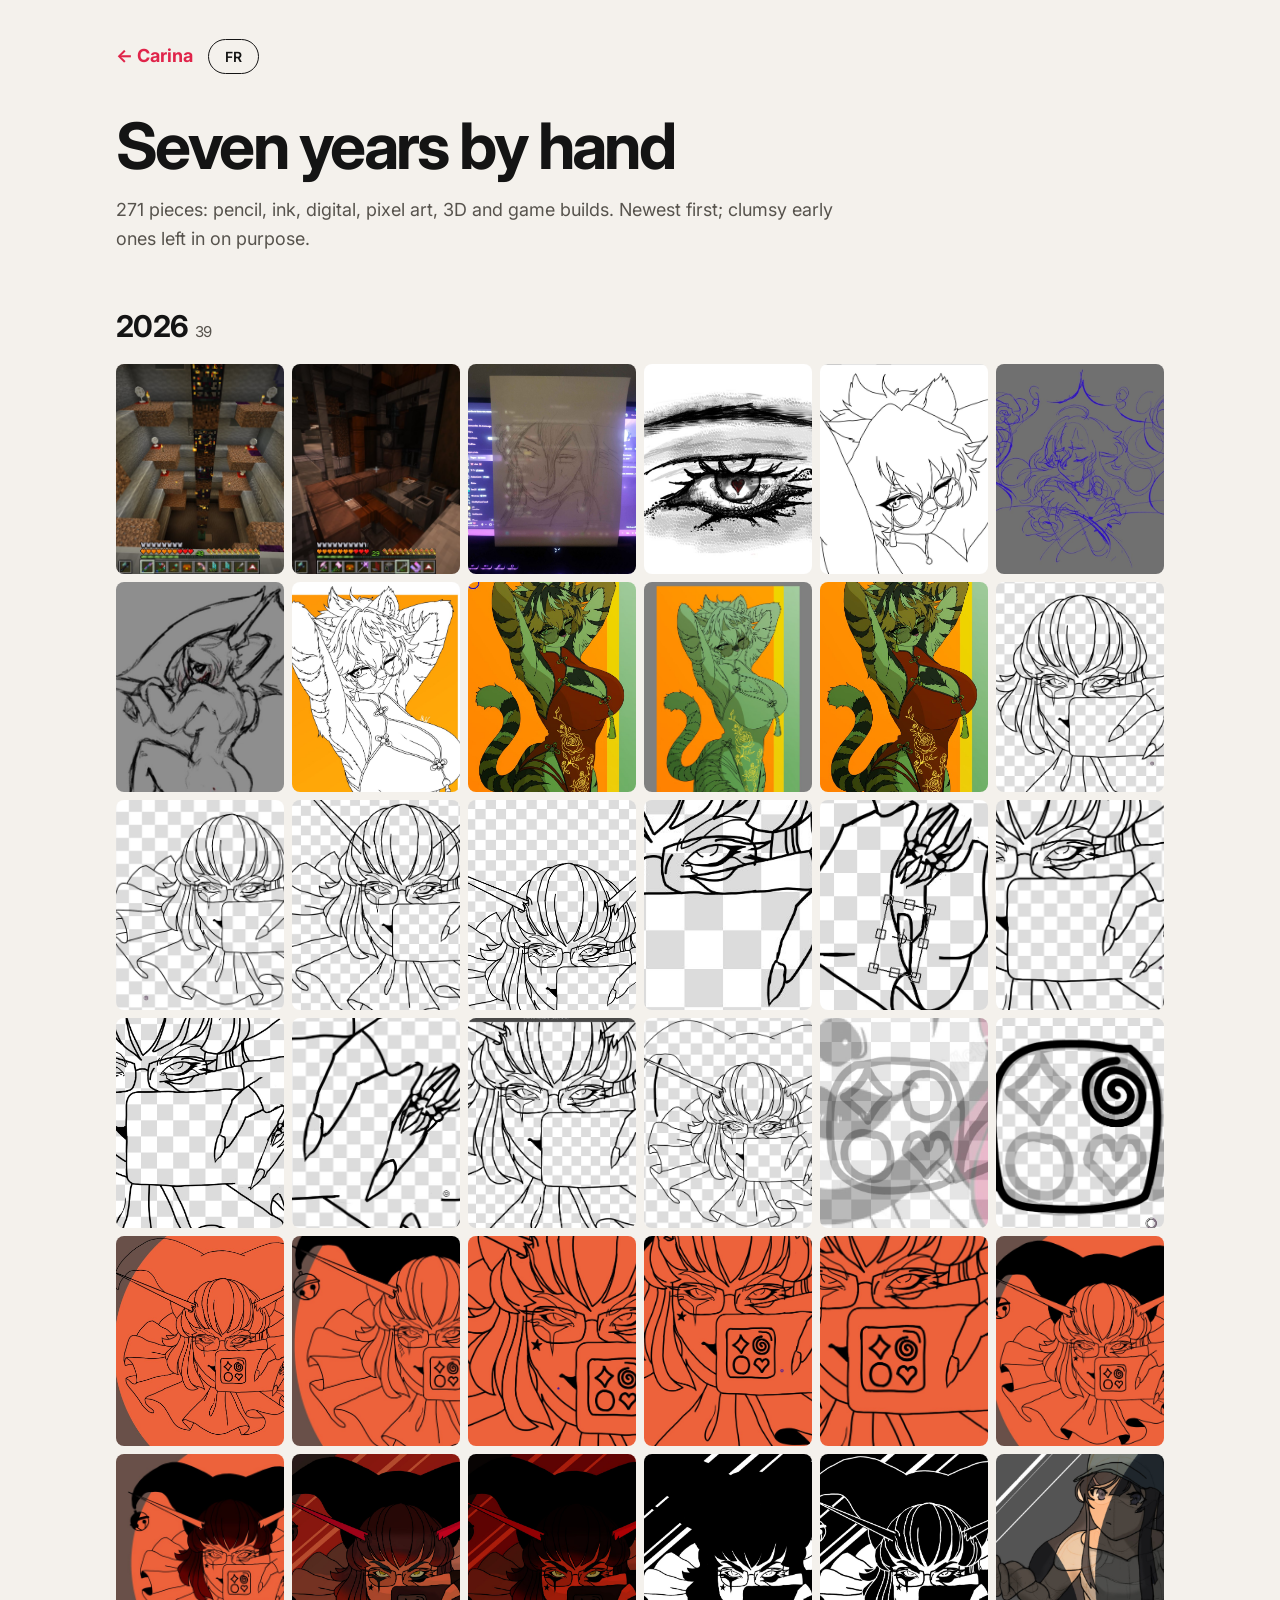
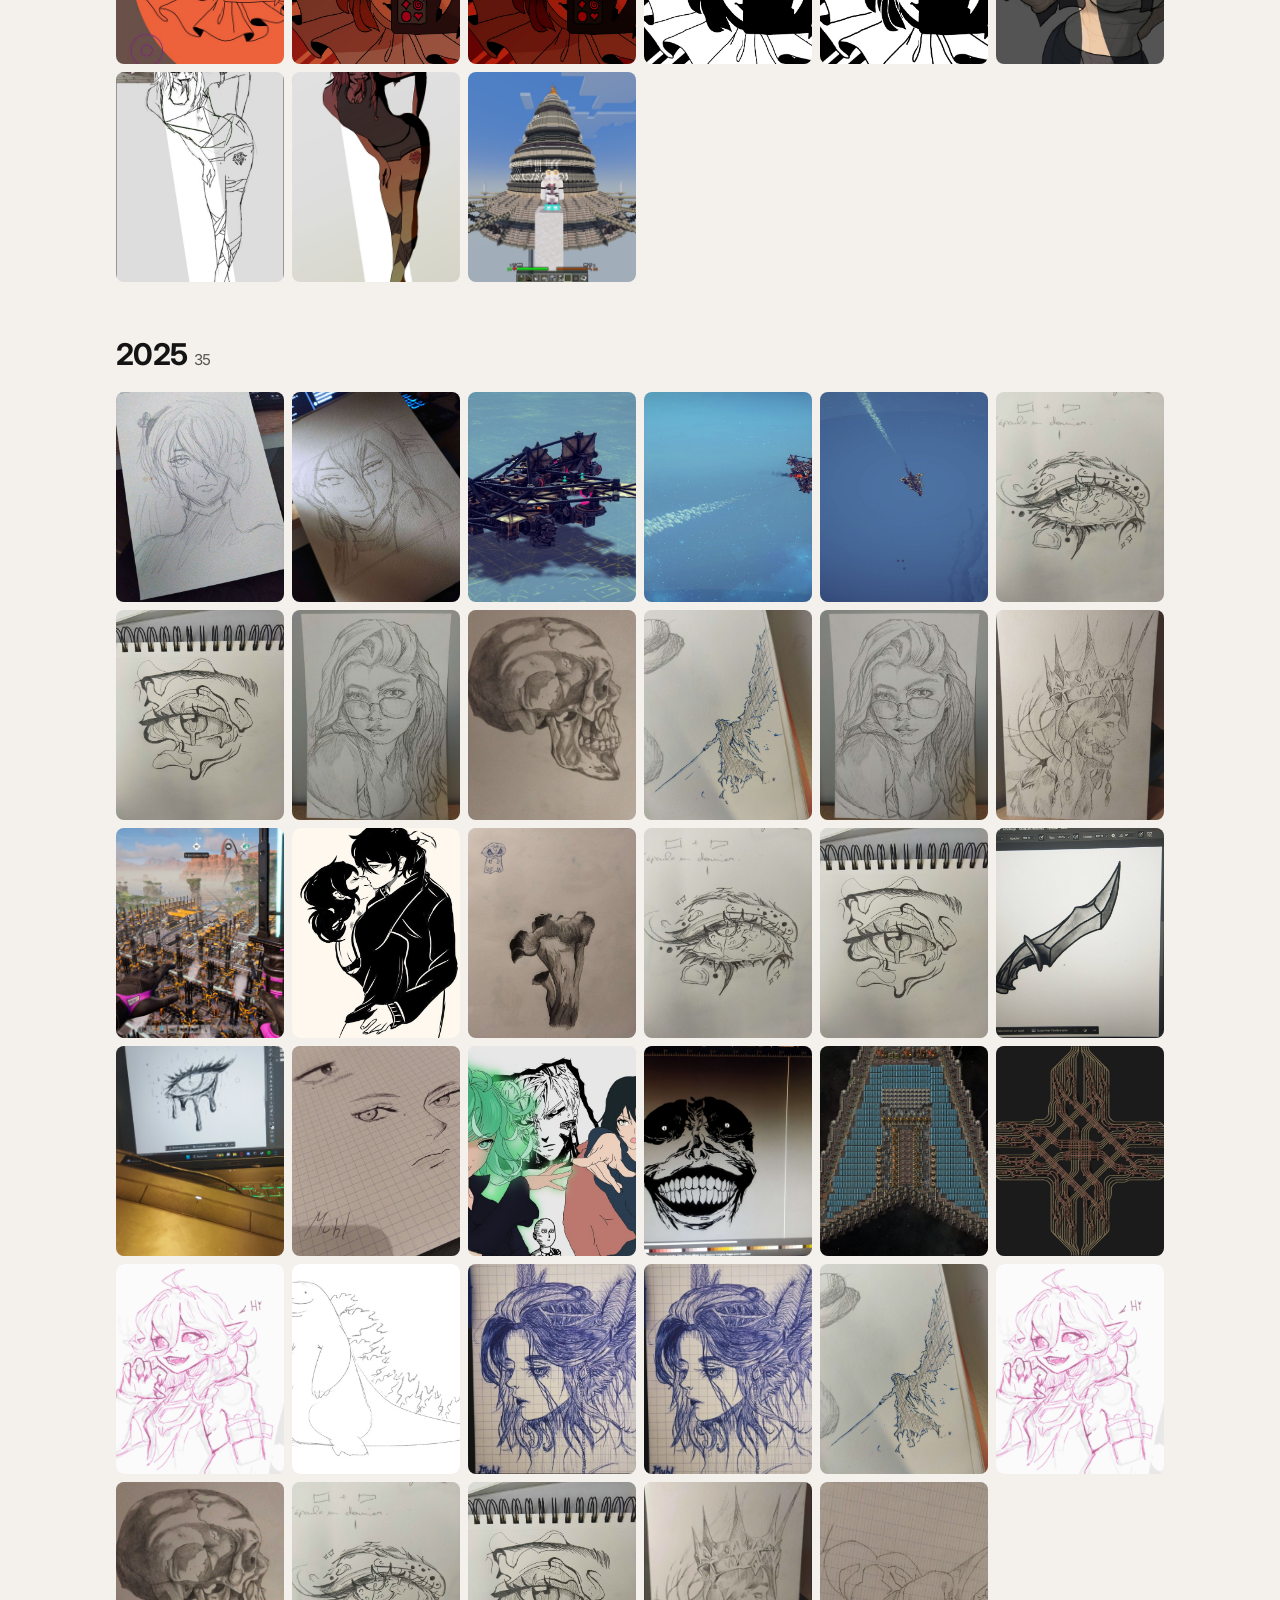
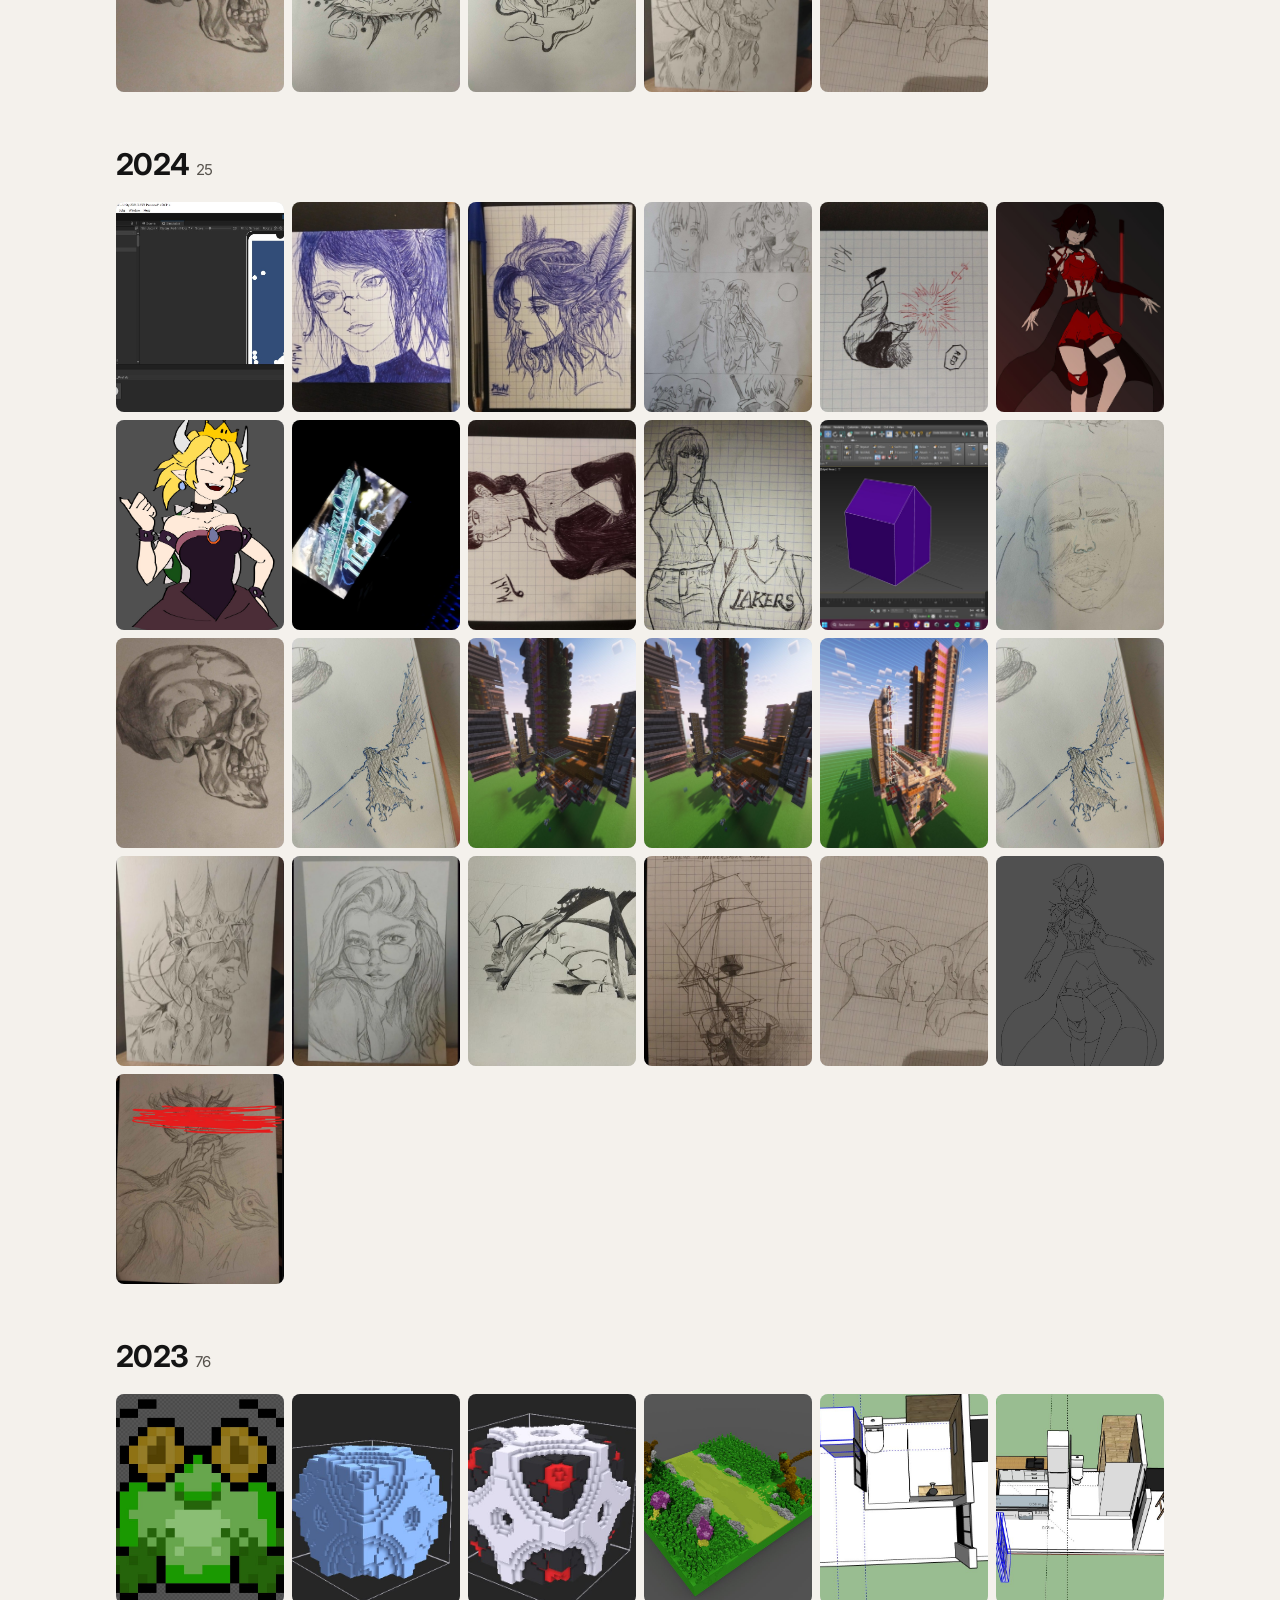
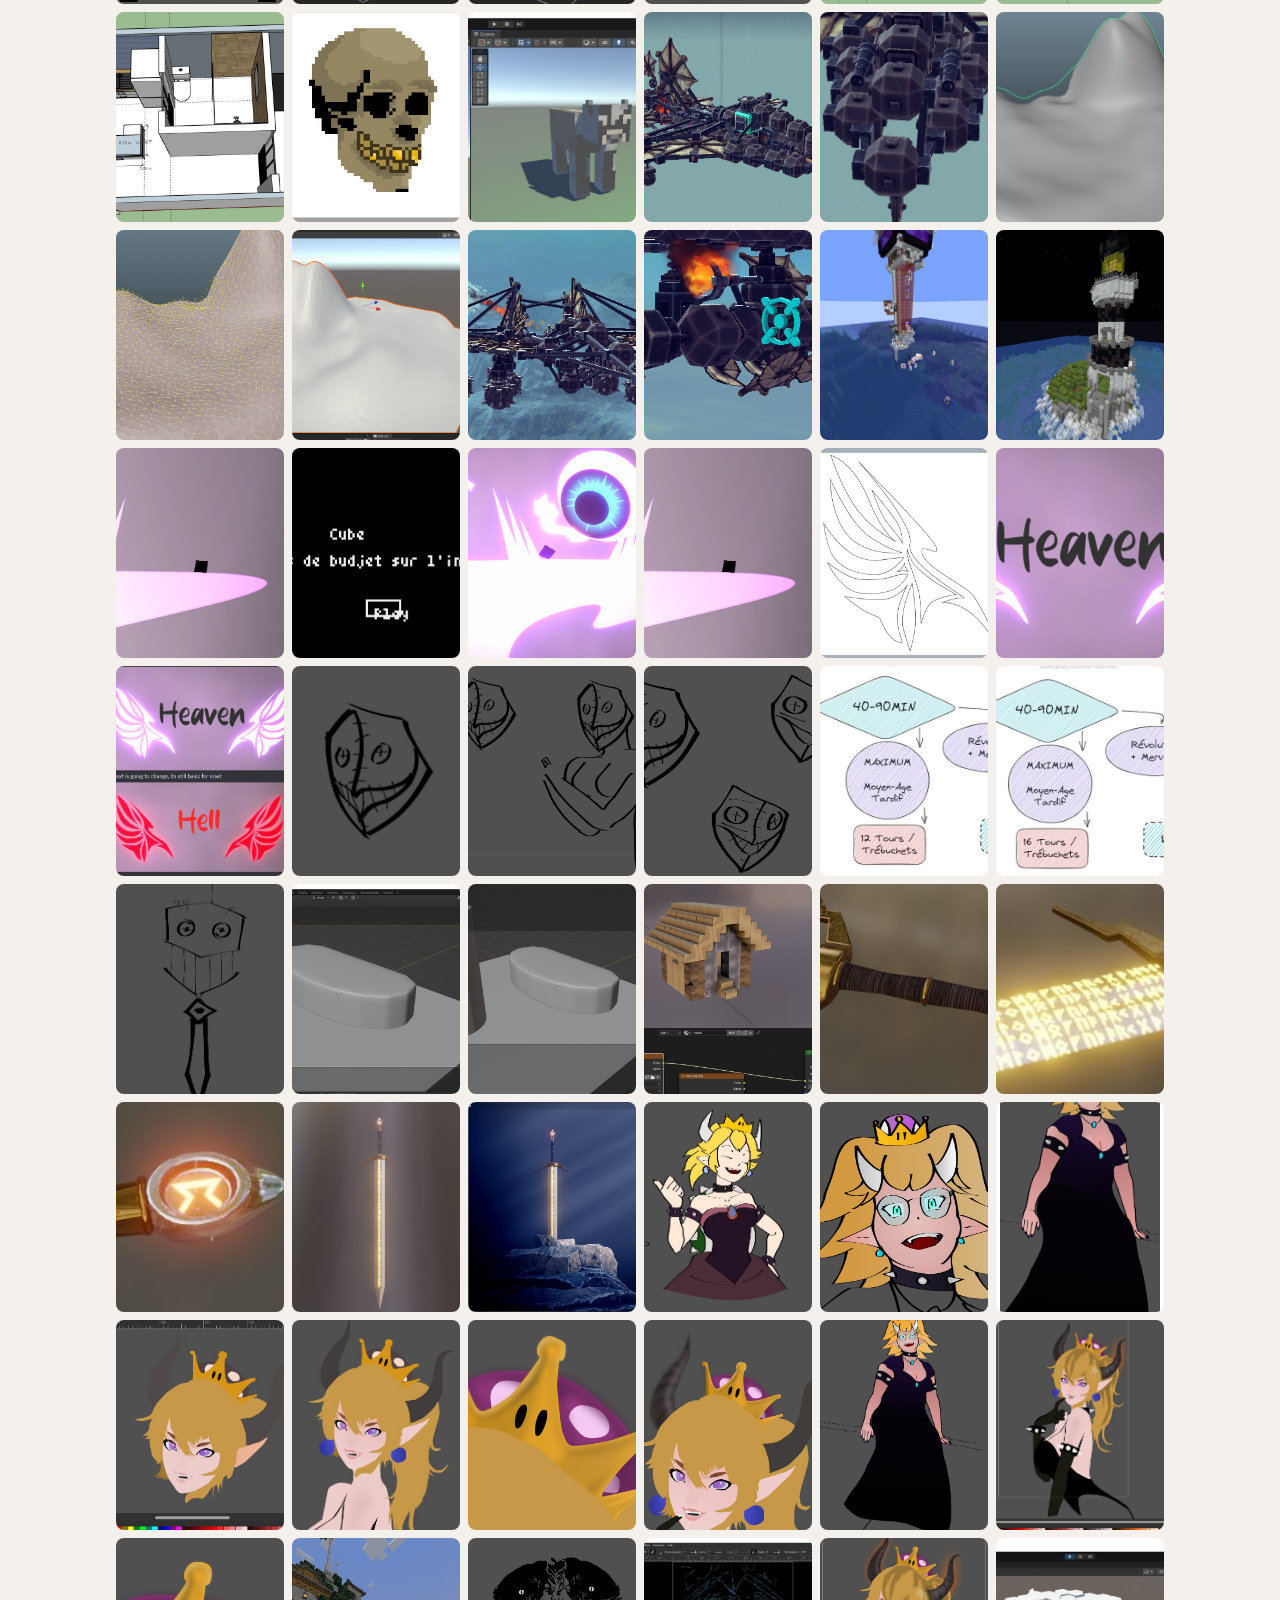
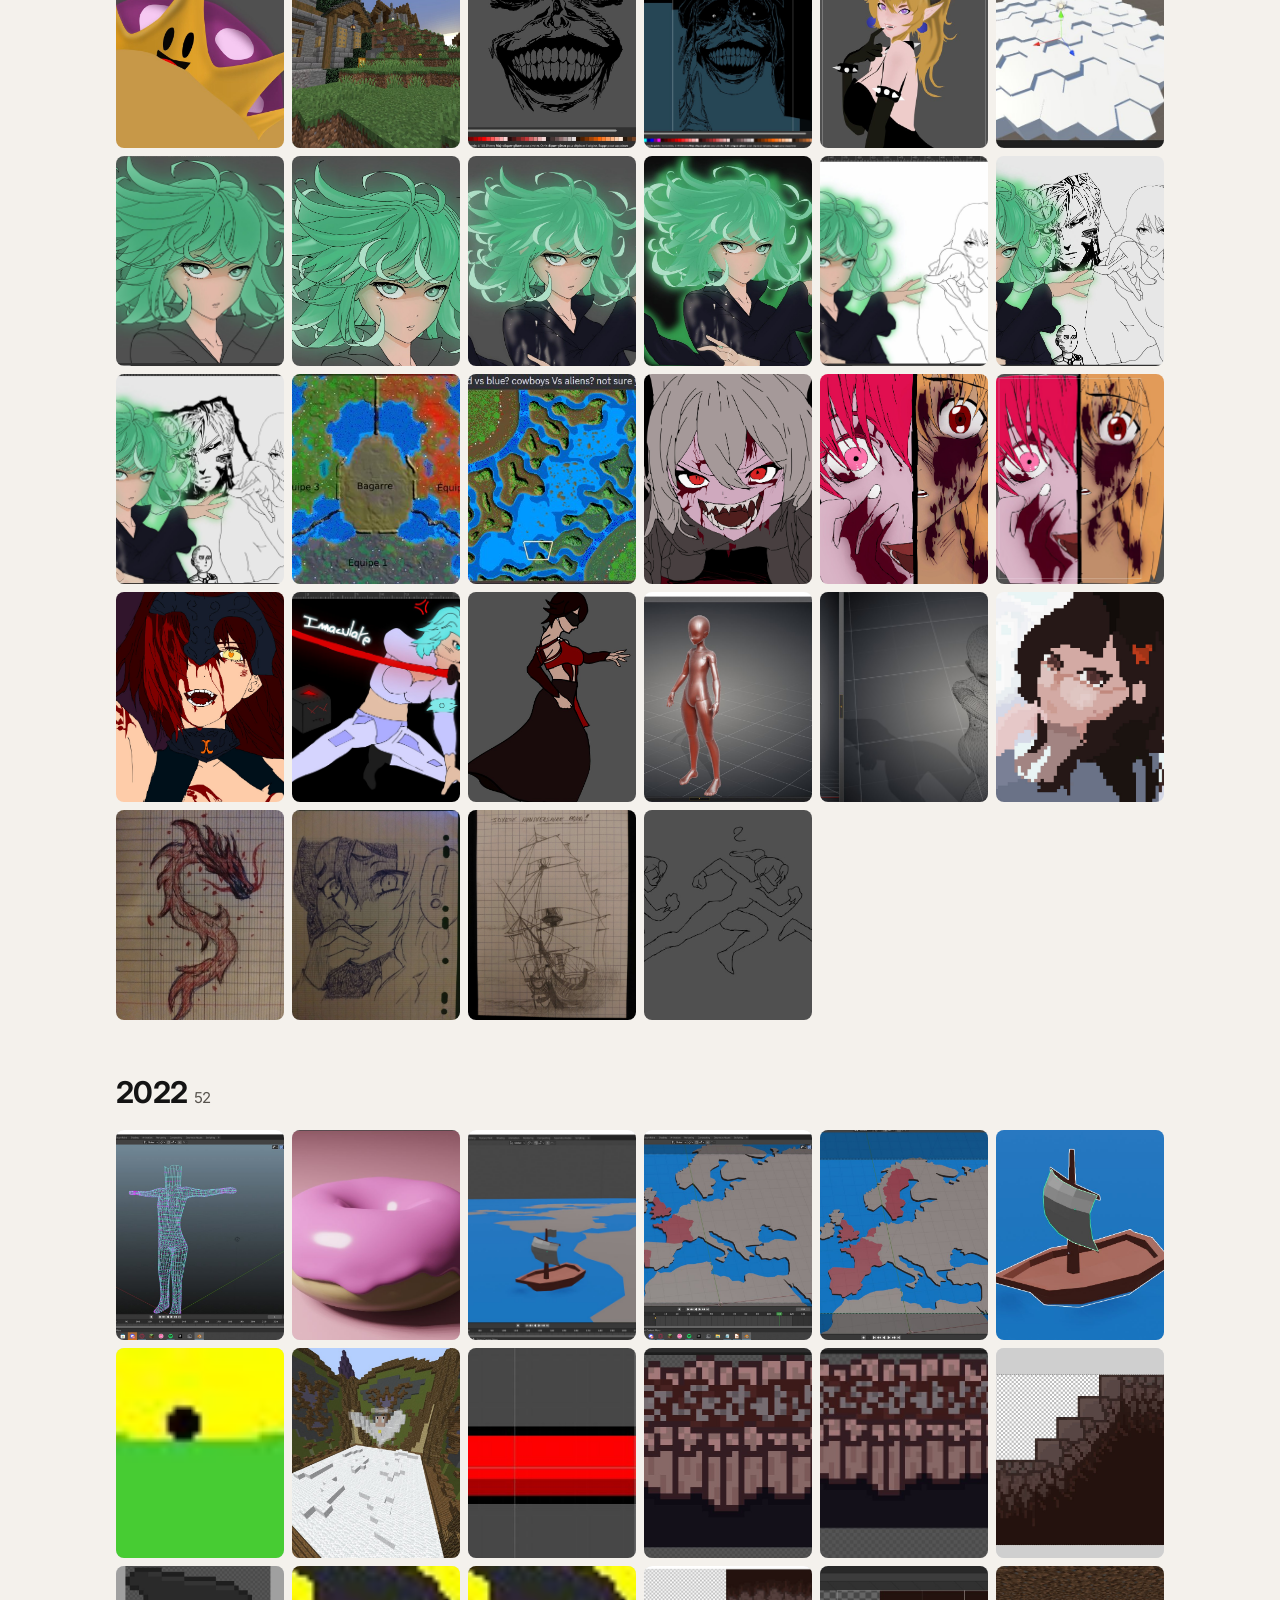
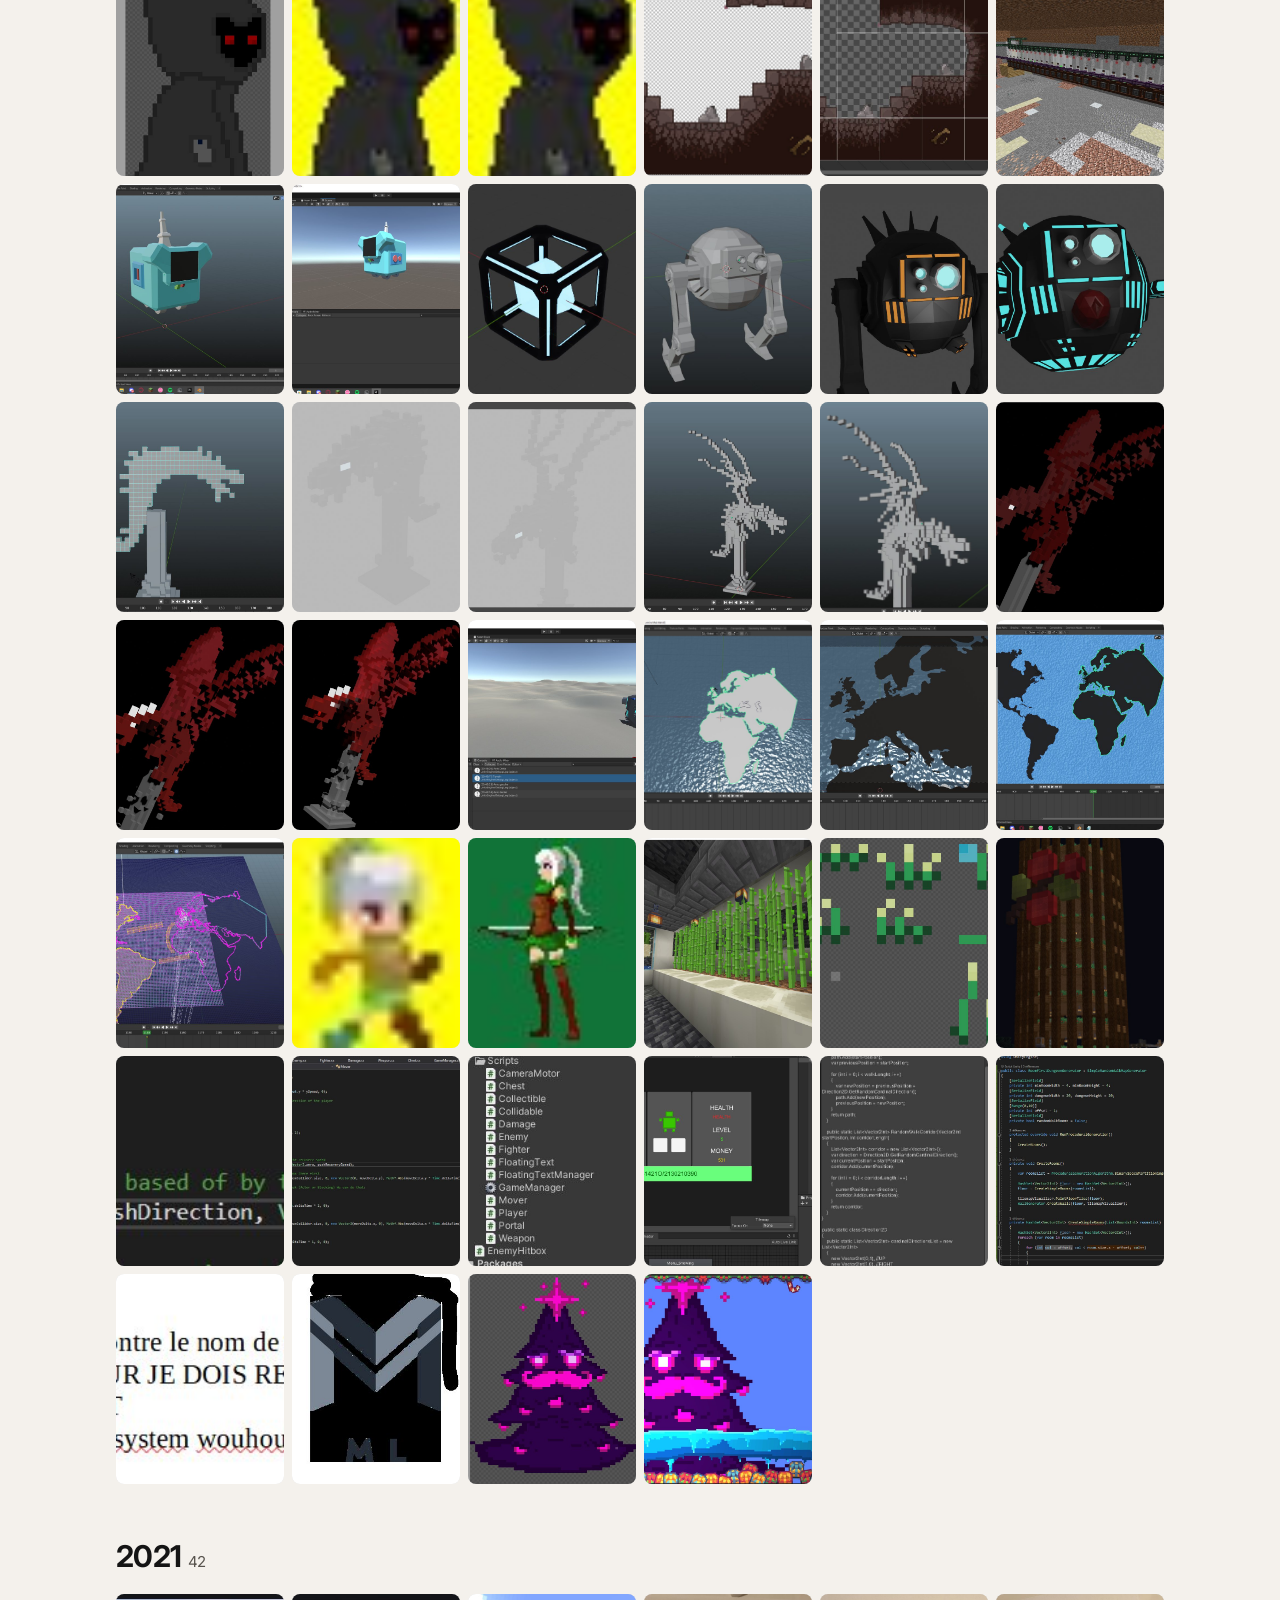
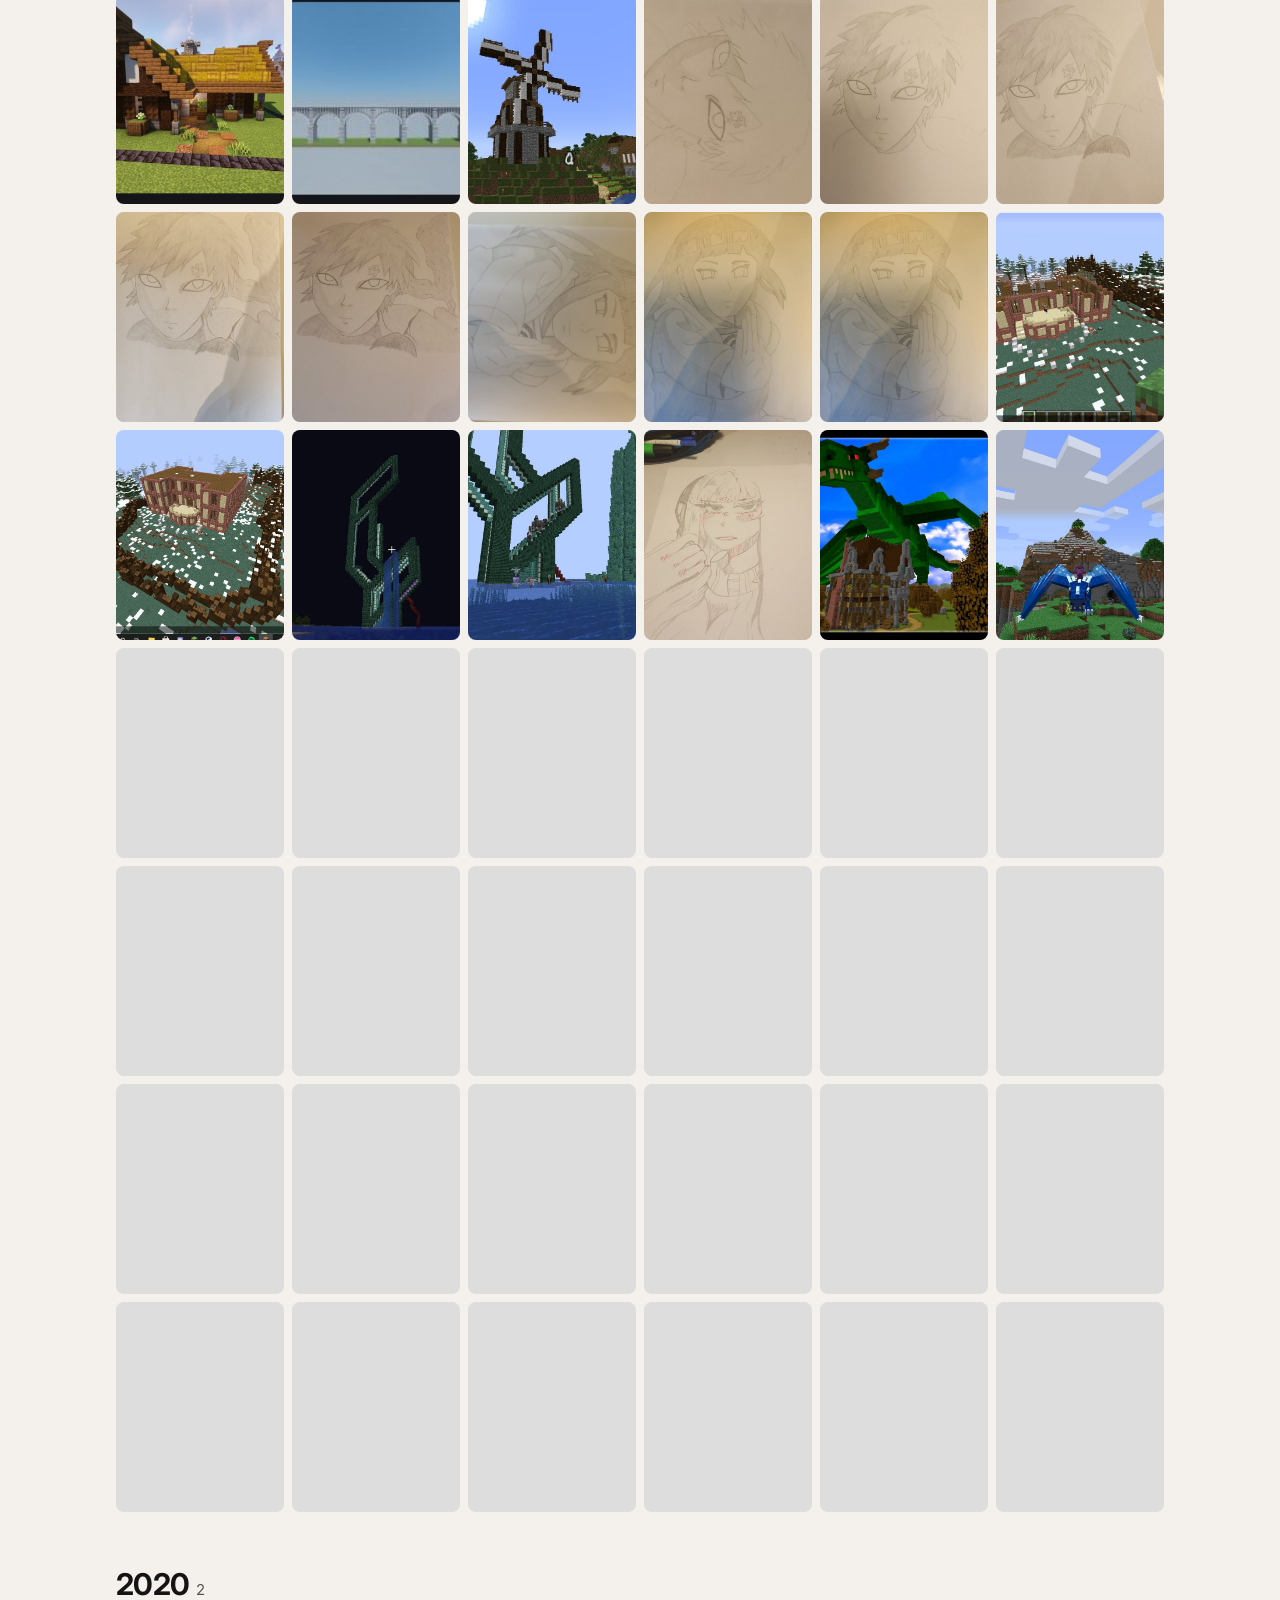
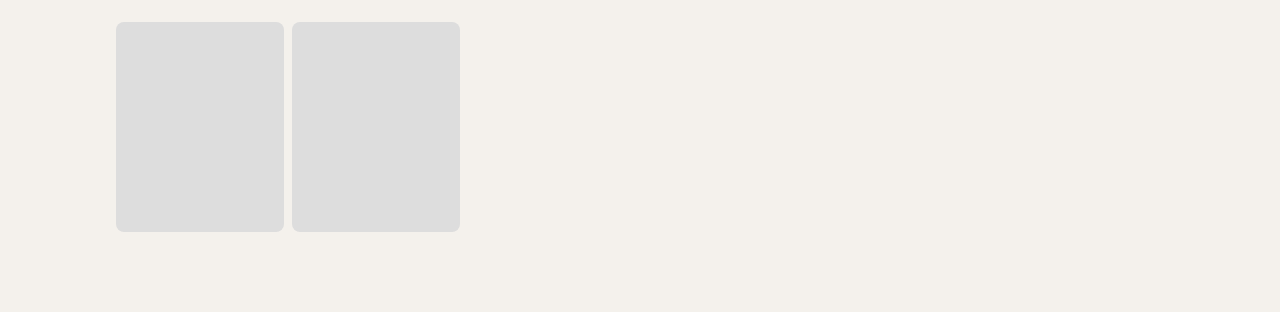
==== commit 15b54ab4: "Retours du recruteur : exemple d'automatisation plus haut, jargon retiré, chiffres plus modestes, ve" ====
--- a/archive.html
+++ b/archive.html
@@ -8,4 +8,4 @@
 <div class="page"><a class="retour" href="index.html">← Carina</a> &nbsp; <button type="button" data-langue><span lang="en">FR</span><span lang="fr">EN</span></button>
 <h1><span lang="en">Seven years by hand</span><span lang="fr">Sept ans à la main</span></h1>
 <p class="intro"><span lang="en">271 pieces: pencil, ink, digital, pixel art, 3D and game builds. Newest first; clumsy early ones left in on purpose.</span><span lang="fr">271 pièces : crayon, encre, numérique, pixel art, 3D et constructions dans les jeux. Les plus récentes d’abord ; les premiers essais maladroits gardés exprès.</span></p>
-<section class="annee"><h2>2026 <small>38</small></h2><div class="grille"><a href="img/a/a001.jpg" data-zoom><img loading="lazy" src="img/a/a001.jpg" alt="2026-02"></a><a href="img/a/a002.jpg" data-zoom><img loading="lazy" src="img/a/a002.jpg" alt="2026-03"></a><a href="img/a/a003.jpg" data-zoom><img loading="lazy" src="img/a/a003.jpg" alt="2026-04"></a><a href="img/a/a004.jpg" data-zoom><img loading="lazy" src="img/a/a004.jpg" alt="2026-04"></a><a href="img/a/a005.jpg" data-zoom><img loading="lazy" src="img/a/a005.jpg" alt="2026-07"></a><a href="img/a/a006.jpg" data-zoom><img loading="lazy" src="img/a/a006.jpg" alt="2026-07"></a><a href="img/a/a007.jpg" data-zoom><img loading="lazy" src="img/a/a007.jpg" alt="2026-07"></a><a href="img/a/a008.jpg" data-zoom><img loading="lazy" src="img/a/a008.jpg" alt="2026-07"></a><a href="img/a/a009.jpg" data-zoom><img loading="lazy" src="img/a/a009.jpg" alt="2026-07"></a><a href="img/a/a010.jpg" data-zoom><img loading="lazy" src="img/a/a010.jpg" alt="2026-07"></a><a href="img/a/a011.jpg" data-zoom><img loading="lazy" src="img/a/a011.jpg" alt="2026-07"></a><a href="img/a/a012.jpg" data-zoom><img loading="lazy" src="img/a/a012.jpg" alt="2026-07"></a><a href="img/a/a013.jpg" data-zoom><img loading="lazy" src="img/a/a013.jpg" alt="2026-07"></a><a href="img/a/a014.jpg" data-zoom><img loading="lazy" src="img/a/a014.jpg" alt="2026-07"></a><a href="img/a/a015.jpg" data-zoom><img loading="lazy" src="img/a/a015.jpg" alt="2026-07"></a><a href="img/a/a016.jpg" data-zoom><img loading="lazy" src="img/a/a016.jpg" alt="2026-07"></a><a href="img/a/a017.jpg" data-zoom><img loading="lazy" src="img/a/a017.jpg" alt="2026-07"></a><a href="img/a/a018.jpg" data-zoom><img loading="lazy" src="img/a/a018.jpg" alt="2026-07"></a><a href="img/a/a019.jpg" data-zoom><img loading="lazy" src="img/a/a019.jpg" alt="2026-07"></a><a href="img/a/a020.jpg" data-zoom><img loading="lazy" src="img/a/a020.jpg" alt="2026-07"></a><a href="img/a/a021.jpg" data-zoom><img loading="lazy" src="img/a/a021.jpg" alt="2026-07"></a><a href="img/a/a022.jpg" data-zoom><img loading="lazy" src="img/a/a022.jpg" alt="2026-07"></a><a href="img/a/a023.jpg" data-zoom><img loading="lazy" src="img/a/a023.jpg" alt="2026-07"></a><a href="img/a/a024.jpg" data-zoom><img loading="lazy" src="img/a/a024.jpg" alt="2026-07"></a><a href="img/a/a025.jpg" data-zoom><img loading="lazy" src="img/a/a025.jpg" alt="2026-07"></a><a href="img/a/a026.jpg" data-zoom><img loading="lazy" src="img/a/a026.jpg" alt="2026-07"></a><a href="img/a/a027.jpg" data-zoom><img loading="lazy" src="img/a/a027.jpg" alt="2026-07"></a><a href="img/a/a028.jpg" data-zoom><img loading="lazy" src="img/a/a028.jpg" alt="2026-07"></a><a href="img/a/a029.jpg" data-zoom><img loading="lazy" src="img/a/a029.jpg" alt="2026-07"></a><a href="img/a/a030.jpg" data-zoom><img loading="lazy" src="img/a/a030.jpg" alt="2026-07"></a><a href="img/a/a031.jpg" data-zoom><img loading="lazy" src="img/a/a031.jpg" alt="2026-07"></a><a href="img/a/a032.jpg" data-zoom><img loading="lazy" src="img/a/a032.jpg" alt="2026-07"></a><a href="img/a/a033.jpg" data-zoom><img loading="lazy" src="img/a/a033.jpg" alt="2026-07"></a><a href="img/a/a034.jpg" data-zoom><img loading="lazy" src="img/a/a034.jpg" alt="2026-07"></a><a href="img/a/a035.jpg" data-zoom><img loading="lazy" src="img/a/a035.jpg" alt="2026-07"></a><a href="img/a/a036.jpg" data-zoom><img loading="lazy" src="img/a/a036.jpg" alt="2026-07"></a><a href="img/a/a037.jpg" data-zoom><img loading="lazy" src="img/a/a037.jpg" alt="2026-07"></a><a href="img/a/a038.jpg" data-zoom><img loading="lazy" src="img/a/a038.jpg" alt="2026-08"></a></div></section><section class="annee"><h2>2025 <small>35</small></h2><div class="grille"><a href="img/a/a039.jpg" data-zoom><img loading="lazy" src="img/a/a039.jpg" alt="2025-01"></a><a href="img/a/a040.jpg" data-zoom><img loading="lazy" src="img/a/a040.jpg" alt="2025-01"></a><a href="img/a/a041.jpg" data-zoom><img loading="lazy" src="img/a/a041.jpg" alt="2025-01"></a><a href="img/a/a042.jpg" data-zoom><img loading="lazy" src="img/a/a042.jpg" alt="2025-01"></a><a href="img/a/a043.jpg" data-zoom><img loading="lazy" src="img/a/a043.jpg" alt="2025-01"></a><a href="img/a/a044.jpg" data-zoom><img loading="lazy" src="img/a/a044.jpg" alt="2025-01"></a><a href="img/a/a045.jpg" data-zoom><img loading="lazy" src="img/a/a045.jpg" alt="2025-01"></a><a href="img/a/a046.jpg" data-zoom><img loading="lazy" src="img/a/a046.jpg" alt="2025-01"></a><a href="img/a/a047.jpg" data-zoom><img loading="lazy" src="img/a/a047.jpg" alt="2025-03"></a><a href="img/a/a048.jpg" data-zoom><img loading="lazy" src="img/a/a048.jpg" alt="2025-03"></a><a href="img/a/a049.jpg" data-zoom><img loading="lazy" src="img/a/a049.jpg" alt="2025-03"></a><a href="img/a/a050.jpg" data-zoom><img loading="lazy" src="img/a/a050.jpg" alt="2025-03"></a><a href="img/a/a051.jpg" data-zoom><img loading="lazy" src="img/a/a051.jpg" alt="2025-03"></a><a href="img/a/a052.jpg" data-zoom><img loading="lazy" src="img/a/a052.jpg" alt="2025-04"></a><a href="img/a/a053.jpg" data-zoom><img loading="lazy" src="img/a/a053.jpg" alt="2025-05"></a><a href="img/a/a054.jpg" data-zoom><img loading="lazy" src="img/a/a054.jpg" alt="2025-05"></a><a href="img/a/a055.jpg" data-zoom><img loading="lazy" src="img/a/a055.jpg" alt="2025-05"></a><a href="img/a/a056.jpg" data-zoom><img loading="lazy" src="img/a/a056.jpg" alt="2025-05"></a><a href="img/a/a057.jpg" data-zoom><img loading="lazy" src="img/a/a057.jpg" alt="2025-05"></a><a href="img/a/a058.jpg" data-zoom><img loading="lazy" src="img/a/a058.jpg" alt="2025-05"></a><a href="img/a/a059.jpg" data-zoom><img loading="lazy" src="img/a/a059.jpg" alt="2025-05"></a><a href="img/a/a060.jpg" data-zoom><img loading="lazy" src="img/a/a060.jpg" alt="2025-05"></a><a href="img/a/a061.jpg" data-zoom><img loading="lazy" src="img/a/a061.jpg" alt="2025-06"></a><a href="img/a/a062.jpg" data-zoom><img loading="lazy" src="img/a/a062.jpg" alt="2025-06"></a><a href="img/a/a063.jpg" data-zoom><img loading="lazy" src="img/a/a063.jpg" alt="2025-06"></a><a href="img/a/a064.jpg" data-zoom><img loading="lazy" src="img/a/a064.jpg" alt="2025-08"></a><a href="img/a/a065.jpg" data-zoom><img loading="lazy" src="img/a/a065.jpg" alt="2025-08"></a><a href="img/a/a066.jpg" data-zoom><img loading="lazy" src="img/a/a066.jpg" alt="2025-11"></a><a href="img/a/a067.jpg" data-zoom><img loading="lazy" src="img/a/a067.jpg" alt="2025-11"></a><a href="img/a/a068.jpg" data-zoom><img loading="lazy" src="img/a/a068.jpg" alt="2025-11"></a><a href="img/a/a069.jpg" data-zoom><img loading="lazy" src="img/a/a069.jpg" alt="2025-11"></a><a href="img/a/a070.jpg" data-zoom><img loading="lazy" src="img/a/a070.jpg" alt="2025-11"></a><a href="img/a/a071.jpg" data-zoom><img loading="lazy" src="img/a/a071.jpg" alt="2025-11"></a><a href="img/a/a072.jpg" data-zoom><img loading="lazy" src="img/a/a072.jpg" alt="2025-11"></a><a href="img/a/a073.jpg" data-zoom><img loading="lazy" src="img/a/a073.jpg" alt="2025-11"></a></div></section><section class="annee"><h2>2024 <small>25</small></h2><div class="grille"><a href="img/a/a074.jpg" data-zoom><img loading="lazy" src="img/a/a074.jpg" alt="2024-01"></a><a href="img/a/a075.jpg" data-zoom><img loading="lazy" src="img/a/a075.jpg" alt="2024-02"></a><a href="img/a/a076.jpg" data-zoom><img loading="lazy" src="img/a/a076.jpg" alt="2024-02"></a><a href="img/a/a077.jpg" data-zoom><img loading="lazy" src="img/a/a077.jpg" alt="2024-02"></a><a href="img/a/a078.jpg" data-zoom><img loading="lazy" src="img/a/a078.jpg" alt="2024-02"></a><a href="img/a/a079.jpg" data-zoom><img loading="lazy" src="img/a/a079.jpg" alt="2024-02"></a><a href="img/a/a080.jpg" data-zoom><img loading="lazy" src="img/a/a080.jpg" alt="2024-02"></a><a href="img/a/a081.jpg" data-zoom><img loading="lazy" src="img/a/a081.jpg" alt="2024-02"></a><a href="img/a/a082.jpg" data-zoom><img loading="lazy" src="img/a/a082.jpg" alt="2024-03"></a><a href="img/a/a083.jpg" data-zoom><img loading="lazy" src="img/a/a083.jpg" alt="2024-05"></a><a href="img/a/a084.jpg" data-zoom><img loading="lazy" src="img/a/a084.jpg" alt="2024-09"></a><a href="img/a/a085.jpg" data-zoom><img loading="lazy" src="img/a/a085.jpg" alt="2024-09"></a><a href="img/a/a086.jpg" data-zoom><img loading="lazy" src="img/a/a086.jpg" alt="2024-10"></a><a href="img/a/a087.jpg" data-zoom><img loading="lazy" src="img/a/a087.jpg" alt="2024-10"></a><a href="img/a/a088.jpg" data-zoom><img loading="lazy" src="img/a/a088.jpg" alt="2024-11"></a><a href="img/a/a089.jpg" data-zoom><img loading="lazy" src="img/a/a089.jpg" alt="2024-11"></a><a href="img/a/a090.jpg" data-zoom><img loading="lazy" src="img/a/a090.jpg" alt="2024-11"></a><a href="img/a/a091.jpg" data-zoom><img loading="lazy" src="img/a/a091.jpg" alt="2024-11"></a><a href="img/a/a092.jpg" data-zoom><img loading="lazy" src="img/a/a092.jpg" alt="2024-11"></a><a href="img/a/a093.jpg" data-zoom><img loading="lazy" src="img/a/a093.jpg" alt="2024-11"></a><a href="img/a/a094.jpg" data-zoom><img loading="lazy" src="img/a/a094.jpg" alt="2024-11"></a><a href="img/a/a095.jpg" data-zoom><img loading="lazy" src="img/a/a095.jpg" alt="2024-11"></a><a href="img/a/a096.jpg" data-zoom><img loading="lazy" src="img/a/a096.jpg" alt="2024-11"></a><a href="img/a/a097.jpg" data-zoom><img loading="lazy" src="img/a/a097.jpg" alt="2024-11"></a><a href="img/a/a098.jpg" data-zoom><img loading="lazy" src="img/a/a098.jpg" alt="2024-12"></a></div></section><section class="annee"><h2>2023 <small>76</small></h2><div class="grille"><a href="img/a/a099.jpg" data-zoom><img loading="lazy" src="img/a/a099.jpg" alt="2023-01"></a><a href="img/a/a100.jpg" data-zoom><img loading="lazy" src="img/a/a100.jpg" alt="2023-01"></a><a href="img/a/a101.jpg" data-zoom><img loading="lazy" src="img/a/a101.jpg" alt="2023-01"></a><a href="img/a/a102.jpg" data-zoom><img loading="lazy" src="img/a/a102.jpg" alt="2023-01"></a><a href="img/a/a103.jpg" data-zoom><img loading="lazy" src="img/a/a103.jpg" alt="2023-01"></a><a href="img/a/a104.jpg" data-zoom><img loading="lazy" src="img/a/a104.jpg" alt="2023-01"></a><a href="img/a/a105.jpg" data-zoom><img loading="lazy" src="img/a/a105.jpg" alt="2023-01"></a><a href="img/a/a106.jpg" data-zoom><img loading="lazy" src="img/a/a106.jpg" alt="2023-01"></a><a href="img/a/a107.jpg" data-zoom><img loading="lazy" src="img/a/a107.jpg" alt="2023-02"></a><a href="img/a/a108.jpg" data-zoom><img loading="lazy" src="img/a/a108.jpg" alt="2023-03"></a><a href="img/a/a109.jpg" data-zoom><img loading="lazy" src="img/a/a109.jpg" alt="2023-03"></a><a href="img/a/a110.jpg" data-zoom><img loading="lazy" src="img/a/a110.jpg" alt="2023-03"></a><a href="img/a/a111.jpg" data-zoom><img loading="lazy" src="img/a/a111.jpg" alt="2023-03"></a><a href="img/a/a112.jpg" data-zoom><img loading="lazy" src="img/a/a112.jpg" alt="2023-03"></a><a href="img/a/a113.jpg" data-zoom><img loading="lazy" src="img/a/a113.jpg" alt="2023-04"></a><a href="img/a/a114.jpg" data-zoom><img loading="lazy" src="img/a/a114.jpg" alt="2023-04"></a><a href="img/a/a115.jpg" data-zoom><img loading="lazy" src="img/a/a115.jpg" alt="2023-05"></a><a href="img/a/a116.jpg" data-zoom><img loading="lazy" src="img/a/a116.jpg" alt="2023-05"></a><a href="img/a/a117.jpg" data-zoom><img loading="lazy" src="img/a/a117.jpg" alt="2023-05"></a><a href="img/a/a118.jpg" data-zoom><img loading="lazy" src="img/a/a118.jpg" alt="2023-05"></a><a href="img/a/a119.jpg" data-zoom><img loading="lazy" src="img/a/a119.jpg" alt="2023-06"></a><a href="img/a/a120.jpg" data-zoom><img loading="lazy" src="img/a/a120.jpg" alt="2023-06"></a><a href="img/a/a121.jpg" data-zoom><img loading="lazy" src="img/a/a121.jpg" alt="2023-06"></a><a href="img/a/a122.jpg" data-zoom><img loading="lazy" src="img/a/a122.jpg" alt="2023-06"></a><a href="img/a/a123.jpg" data-zoom><img loading="lazy" src="img/a/a123.jpg" alt="2023-06"></a><a href="img/a/a124.jpg" data-zoom><img loading="lazy" src="img/a/a124.jpg" alt="2023-06"></a><a href="img/a/a125.jpg" data-zoom><img loading="lazy" src="img/a/a125.jpg" alt="2023-06"></a><a href="img/a/a126.jpg" data-zoom><img loading="lazy" src="img/a/a126.jpg" alt="2023-06"></a><a href="img/a/a127.jpg" data-zoom><img loading="lazy" src="img/a/a127.jpg" alt="2023-06"></a><a href="img/a/a128.jpg" data-zoom><img loading="lazy" src="img/a/a128.jpg" alt="2023-06"></a><a href="img/a/a129.jpg" data-zoom><img loading="lazy" src="img/a/a129.jpg" alt="2023-07"></a><a href="img/a/a130.jpg" data-zoom><img loading="lazy" src="img/a/a130.jpg" alt="2023-07"></a><a href="img/a/a131.jpg" data-zoom><img loading="lazy" src="img/a/a131.jpg" alt="2023-07"></a><a href="img/a/a132.jpg" data-zoom><img loading="lazy" src="img/a/a132.jpg" alt="2023-07"></a><a href="img/a/a133.jpg" data-zoom><img loading="lazy" src="img/a/a133.jpg" alt="2023-07"></a><a href="img/a/a134.jpg" data-zoom><img loading="lazy" src="img/a/a134.jpg" alt="2023-07"></a><a href="img/a/a135.jpg" data-zoom><img loading="lazy" src="img/a/a135.jpg" alt="2023-07"></a><a href="img/a/a136.jpg" data-zoom><img loading="lazy" src="img/a/a136.jpg" alt="2023-07"></a><a href="img/a/a137.jpg" data-zoom><img loading="lazy" src="img/a/a137.jpg" alt="2023-07"></a><a href="img/a/a138.jpg" data-zoom><img loading="lazy" src="img/a/a138.jpg" alt="2023-07"></a><a href="img/a/a139.jpg" data-zoom><img loading="lazy" src="img/a/a139.jpg" alt="2023-07"></a><a href="img/a/a140.jpg" data-zoom><img loading="lazy" src="img/a/a140.jpg" alt="2023-07"></a><a href="img/a/a141.jpg" data-zoom><img loading="lazy" src="img/a/a141.jpg" alt="2023-07"></a><a href="img/a/a142.jpg" data-zoom><img loading="lazy" src="img/a/a142.jpg" alt="2023-07"></a><a href="img/a/a143.jpg" data-zoom><img loading="lazy" src="img/a/a143.jpg" alt="2023-07"></a><a href="img/a/a144.jpg" data-zoom><img loading="lazy" src="img/a/a144.jpg" alt="2023-07"></a><a href="img/a/a145.jpg" data-zoom><img loading="lazy" src="img/a/a145.jpg" alt="2023-07"></a><a href="img/a/a146.jpg" data-zoom><img loading="lazy" src="img/a/a146.jpg" alt="2023-07"></a><a href="img/a/a147.jpg" data-zoom><img loading="lazy" src="img/a/a147.jpg" alt="2023-07"></a><a href="img/a/a148.jpg" data-zoom><img loading="lazy" src="img/a/a148.jpg" alt="2023-08"></a><a href="img/a/a149.jpg" data-zoom><img loading="lazy" src="img/a/a149.jpg" alt="2023-08"></a><a href="img/a/a150.jpg" data-zoom><img loading="lazy" src="img/a/a150.jpg" alt="2023-08"></a><a href="img/a/a151.jpg" data-zoom><img loading="lazy" src="img/a/a151.jpg" alt="2023-08"></a><a href="img/a/a152.jpg" data-zoom><img loading="lazy" src="img/a/a152.jpg" alt="2023-08"></a><a href="img/a/a153.jpg" data-zoom><img loading="lazy" src="img/a/a153.jpg" alt="2023-08"></a><a href="img/a/a154.jpg" data-zoom><img loading="lazy" src="img/a/a154.jpg" alt="2023-08"></a><a href="img/a/a155.jpg" data-zoom><img loading="lazy" src="img/a/a155.jpg" alt="2023-08"></a><a href="img/a/a156.jpg" data-zoom><img loading="lazy" src="img/a/a156.jpg" alt="2023-08"></a><a href="img/a/a157.jpg" data-zoom><img loading="lazy" src="img/a/a157.jpg" alt="2023-08"></a><a href="img/a/a158.jpg" data-zoom><img loading="lazy" src="img/a/a158.jpg" alt="2023-08"></a><a href="img/a/a159.jpg" data-zoom><img loading="lazy" src="img/a/a159.jpg" alt="2023-08"></a><a href="img/a/a160.jpg" data-zoom><img loading="lazy" src="img/a/a160.jpg" alt="2023-08"></a><a href="img/a/a161.jpg" data-zoom><img loading="lazy" src="img/a/a161.jpg" alt="2023-08"></a><a href="img/a/a162.jpg" data-zoom><img loading="lazy" src="img/a/a162.jpg" alt="2023-08"></a><a href="img/a/a163.jpg" data-zoom><img loading="lazy" src="img/a/a163.jpg" alt="2023-08"></a><a href="img/a/a164.jpg" data-zoom><img loading="lazy" src="img/a/a164.jpg" alt="2023-08"></a><a href="img/a/a165.jpg" data-zoom><img loading="lazy" src="img/a/a165.jpg" alt="2023-08"></a><a href="img/a/a166.jpg" data-zoom><img loading="lazy" src="img/a/a166.jpg" alt="2023-08"></a><a href="img/a/a167.jpg" data-zoom><img loading="lazy" src="img/a/a167.jpg" alt="2023-08"></a><a href="img/a/a168.jpg" data-zoom><img loading="lazy" src="img/a/a168.jpg" alt="2023-08"></a><a href="img/a/a169.jpg" data-zoom><img loading="lazy" src="img/a/a169.jpg" alt="2023-09"></a><a href="img/a/a170.jpg" data-zoom><img loading="lazy" src="img/a/a170.jpg" alt="2023-09"></a><a href="img/a/a171.jpg" data-zoom><img loading="lazy" src="img/a/a171.jpg" alt="2023-10"></a><a href="img/a/a172.jpg" data-zoom><img loading="lazy" src="img/a/a172.jpg" alt="2023-10"></a><a href="img/a/a173.jpg" data-zoom><img loading="lazy" src="img/a/a173.jpg" alt="2023-11"></a><a href="img/a/a174.jpg" data-zoom><img loading="lazy" src="img/a/a174.jpg" alt="2023-11"></a></div></section><section class="annee"><h2>2022 <small>53</small></h2><div class="grille"><a href="img/a/a175.jpg" data-zoom><img loading="lazy" src="img/a/a175.jpg" alt="2022-01"></a><a href="img/a/a176.jpg" data-zoom><img loading="lazy" src="img/a/a176.jpg" alt="2022-01"></a><a href="img/a/a177.jpg" data-zoom><img loading="lazy" src="img/a/a177.jpg" alt="2022-01"></a><a href="img/a/a178.jpg" data-zoom><img loading="lazy" src="img/a/a178.jpg" alt="2022-01"></a><a href="img/a/a179.jpg" data-zoom><img loading="lazy" src="img/a/a179.jpg" alt="2022-01"></a><a href="img/a/a180.jpg" data-zoom><img loading="lazy" src="img/a/a180.jpg" alt="2022-01"></a><a href="img/a/a181.jpg" data-zoom><img loading="lazy" src="img/a/a181.jpg" alt="2022-01"></a><a href="img/a/a182.jpg" data-zoom><img loading="lazy" src="img/a/a182.jpg" alt="2022-02"></a><a href="img/a/a183.jpg" data-zoom><img loading="lazy" src="img/a/a183.jpg" alt="2022-02"></a><a href="img/a/a184.jpg" data-zoom><img loading="lazy" src="img/a/a184.jpg" alt="2022-02"></a><a href="img/a/a185.jpg" data-zoom><img loading="lazy" src="img/a/a185.jpg" alt="2022-02"></a><a href="img/a/a186.jpg" data-zoom><img loading="lazy" src="img/a/a186.jpg" alt="2022-02"></a><a href="img/a/a187.jpg" data-zoom><img loading="lazy" src="img/a/a187.jpg" alt="2022-02"></a><a href="img/a/a188.jpg" data-zoom><img loading="lazy" src="img/a/a188.jpg" alt="2022-02"></a><a href="img/a/a189.jpg" data-zoom><img loading="lazy" src="img/a/a189.jpg" alt="2022-02"></a><a href="img/a/a190.jpg" data-zoom><img loading="lazy" src="img/a/a190.jpg" alt="2022-02"></a><a href="img/a/a191.jpg" data-zoom><img loading="lazy" src="img/a/a191.jpg" alt="2022-02"></a><a href="img/a/a192.jpg" data-zoom><img loading="lazy" src="img/a/a192.jpg" alt="2022-02"></a><a href="img/a/a193.jpg" data-zoom><img loading="lazy" src="img/a/a193.jpg" alt="2022-03"></a><a href="img/a/a194.jpg" data-zoom><img loading="lazy" src="img/a/a194.jpg" alt="2022-03"></a><a href="img/a/a195.jpg" data-zoom><img loading="lazy" src="img/a/a195.jpg" alt="2022-03"></a><a href="img/a/a196.jpg" data-zoom><img loading="lazy" src="img/a/a196.jpg" alt="2022-03"></a><a href="img/a/a197.jpg" data-zoom><img loading="lazy" src="img/a/a197.jpg" alt="2022-03"></a><a href="img/a/a198.jpg" data-zoom><img loading="lazy" src="img/a/a198.jpg" alt="2022-03"></a><a href="img/a/a199.jpg" data-zoom><img loading="lazy" src="img/a/a199.jpg" alt="2022-03"></a><a href="img/a/a200.jpg" data-zoom><img loading="lazy" src="img/a/a200.jpg" alt="2022-04"></a><a href="img/a/a201.jpg" data-zoom><img loading="lazy" src="img/a/a201.jpg" alt="2022-04"></a><a href="img/a/a202.jpg" data-zoom><img loading="lazy" src="img/a/a202.jpg" alt="2022-04"></a><a href="img/a/a203.jpg" data-zoom><img loading="lazy" src="img/a/a203.jpg" alt="2022-04"></a><a href="img/a/a204.jpg" data-zoom><img loading="lazy" src="img/a/a204.jpg" alt="2022-04"></a><a href="img/a/a205.jpg" data-zoom><img loading="lazy" src="img/a/a205.jpg" alt="2022-04"></a><a href="img/a/a206.jpg" data-zoom><img loading="lazy" src="img/a/a206.jpg" alt="2022-04"></a><a href="img/a/a207.jpg" data-zoom><img loading="lazy" src="img/a/a207.jpg" alt="2022-04"></a><a href="img/a/a208.jpg" data-zoom><img loading="lazy" src="img/a/a208.jpg" alt="2022-04"></a><a href="img/a/a209.jpg" data-zoom><img loading="lazy" src="img/a/a209.jpg" alt="2022-04"></a><a href="img/a/a210.jpg" data-zoom><img loading="lazy" src="img/a/a210.jpg" alt="2022-04"></a><a href="img/a/a211.jpg" data-zoom><img loading="lazy" src="img/a/a211.jpg" alt="2022-05"></a><a href="img/a/a212.jpg" data-zoom><img loading="lazy" src="img/a/a212.jpg" alt="2022-05"></a><a href="img/a/a213.jpg" data-zoom><img loading="lazy" src="img/a/a213.jpg" alt="2022-05"></a><a href="img/a/a214.jpg" data-zoom><img loading="lazy" src="img/a/a214.jpg" alt="2022-05"></a><a href="img/a/a215.jpg" data-zoom><img loading="lazy" src="img/a/a215.jpg" alt="2022-05"></a><a href="img/a/a216.jpg" data-zoom><img loading="lazy" src="img/a/a216.jpg" alt="2022-06"></a><a href="img/a/a217.jpg" data-zoom><img loading="lazy" src="img/a/a217.jpg" alt="2022-07"></a><a href="img/a/a218.jpg" data-zoom><img loading="lazy" src="img/a/a218.jpg" alt="2022-09"></a><a href="img/a/a219.jpg" data-zoom><img loading="lazy" src="img/a/a219.jpg" alt="2022-09"></a><a href="img/a/a220.jpg" data-zoom><img loading="lazy" src="img/a/a220.jpg" alt="2022-09"></a><a href="img/a/a221.jpg" data-zoom><img loading="lazy" src="img/a/a221.jpg" alt="2022-09"></a><a href="img/a/a222.jpg" data-zoom><img loading="lazy" src="img/a/a222.jpg" alt="2022-10"></a><a href="img/a/a223.jpg" data-zoom><img loading="lazy" src="img/a/a223.jpg" alt="2022-10"></a><a href="img/a/a224.jpg" data-zoom><img loading="lazy" src="img/a/a224.jpg" alt="2022-10"></a><a href="img/a/a225.jpg" data-zoom><img loading="lazy" src="img/a/a225.jpg" alt="2022-11"></a><a href="img/a/a226.jpg" data-zoom><img loading="lazy" src="img/a/a226.jpg" alt="2022-12"></a><a href="img/a/a227.jpg" data-zoom><img loading="lazy" src="img/a/a227.jpg" alt="2022-12"></a></div></section><section class="annee"><h2>2021 <small>42</small></h2><div class="grille"><a href="img/a/a228.jpg" data-zoom><img loading="lazy" src="img/a/a228.jpg" alt="2021-04"></a><a href="img/a/a229.jpg" data-zoom><img loading="lazy" src="img/a/a229.jpg" alt="2021-04"></a><a href="img/a/a230.jpg" data-zoom><img loading="lazy" src="img/a/a230.jpg" alt="2021-04"></a><a href="img/a/a231.jpg" data-zoom><img loading="lazy" src="img/a/a231.jpg" alt="2021-05"></a><a href="img/a/a232.jpg" data-zoom><img loading="lazy" src="img/a/a232.jpg" alt="2021-05"></a><a href="img/a/a233.jpg" data-zoom><img loading="lazy" src="img/a/a233.jpg" alt="2021-05"></a><a href="img/a/a234.jpg" data-zoom><img loading="lazy" src="img/a/a234.jpg" alt="2021-05"></a><a href="img/a/a235.jpg" data-zoom><img loading="lazy" src="img/a/a235.jpg" alt="2021-05"></a><a href="img/a/a236.jpg" data-zoom><img loading="lazy" src="img/a/a236.jpg" alt="2021-05"></a><a href="img/a/a237.jpg" data-zoom><img loading="lazy" src="img/a/a237.jpg" alt="2021-05"></a><a href="img/a/a238.jpg" data-zoom><img loading="lazy" src="img/a/a238.jpg" alt="2021-05"></a><a href="img/a/a239.jpg" data-zoom><img loading="lazy" src="img/a/a239.jpg" alt="2021-05"></a><a href="img/a/a240.jpg" data-zoom><img loading="lazy" src="img/a/a240.jpg" alt="2021-05"></a><a href="img/a/a241.jpg" data-zoom><img loading="lazy" src="img/a/a241.jpg" alt="2021-06"></a><a href="img/a/a242.jpg" data-zoom><img loading="lazy" src="img/a/a242.jpg" alt="2021-06"></a><a href="img/a/a243.jpg" data-zoom><img loading="lazy" src="img/a/a243.jpg" alt="2021-06"></a><a href="img/a/a244.jpg" data-zoom><img loading="lazy" src="img/a/a244.jpg" alt="2021-08"></a><a href="img/a/a245.jpg" data-zoom><img loading="lazy" src="img/a/a245.jpg" alt="2021-08"></a><a href="img/a/a246.jpg" data-zoom><img loading="lazy" src="img/a/a246.jpg" alt="2021-09"></a><a href="img/a/a247.jpg" data-zoom><img loading="lazy" src="img/a/a247.jpg" alt="2021-09"></a><a href="img/a/a248.jpg" data-zoom><img loading="lazy" src="img/a/a248.jpg" alt="2021-09"></a><a href="img/a/a249.jpg" data-zoom><img loading="lazy" src="img/a/a249.jpg" alt="2021-09"></a><a href="img/a/a250.jpg" data-zoom><img loading="lazy" src="img/a/a250.jpg" alt="2021-09"></a><a href="img/a/a251.jpg" data-zoom><img loading="lazy" src="img/a/a251.jpg" alt="2021-09"></a><a href="img/a/a252.jpg" data-zoom><img loading="lazy" src="img/a/a252.jpg" alt="2021-09"></a><a href="img/a/a253.jpg" data-zoom><img loading="lazy" src="img/a/a253.jpg" alt="2021-09"></a><a href="img/a/a254.jpg" data-zoom><img loading="lazy" src="img/a/a254.jpg" alt="2021-09"></a><a href="img/a/a255.jpg" data-zoom><img loading="lazy" src="img/a/a255.jpg" alt="2021-10"></a><a href="img/a/a256.jpg" data-zoom><img loading="lazy" src="img/a/a256.jpg" alt="2021-10"></a><a href="img/a/a257.jpg" data-zoom><img loading="lazy" src="img/a/a257.jpg" alt="2021-10"></a><a href="img/a/a258.jpg" data-zoom><img loading="lazy" src="img/a/a258.jpg" alt="2021-11"></a><a href="img/a/a259.jpg" data-zoom><img loading="lazy" src="img/a/a259.jpg" alt="2021-11"></a><a href="img/a/a260.jpg" data-zoom><img loading="lazy" src="img/a/a260.jpg" alt="2021-11"></a><a href="img/a/a261.jpg" data-zoom><img loading="lazy" src="img/a/a261.jpg" alt="2021-11"></a><a href="img/a/a262.jpg" data-zoom><img loading="lazy" src="img/a/a262.jpg" alt="2021-11"></a><a href="img/a/a263.jpg" data-zoom><img loading="lazy" src="img/a/a263.jpg" alt="2021-12"></a><a href="img/a/a264.jpg" data-zoom><img loading="lazy" src="img/a/a264.jpg" alt="2021-12"></a><a href="img/a/a265.jpg" data-zoom><img loading="lazy" src="img/a/a265.jpg" alt="2021-12"></a><a href="img/a/a266.jpg" data-zoom><img loading="lazy" src="img/a/a266.jpg" alt="2021-12"></a><a href="img/a/a267.jpg" data-zoom><img loading="lazy" src="img/a/a267.jpg" alt="2021-12"></a><a href="img/a/a268.jpg" data-zoom><img loading="lazy" src="img/a/a268.jpg" alt="2021-12"></a><a href="img/a/a269.jpg" data-zoom><img loading="lazy" src="img/a/a269.jpg" alt="2021-12"></a></div></section><section class="annee"><h2>2020 <small>2</small></h2><div class="grille"><a href="img/a/a270.jpg" data-zoom><img loading="lazy" src="img/a/a270.jpg" alt="2020-10"></a><a href="img/a/a271.jpg" data-zoom><img loading="lazy" src="img/a/a271.jpg" alt="2020-10"></a></div></section></div><div id="zoom"><img alt=""></div></body></html>+<section class="annee"><h2>2026 <small>39</small></h2><div class="grille"><a href="img/a/a001.jpg" data-zoom><img loading="lazy" src="img/a/a001.jpg" alt="2026-02"></a><a href="img/a/a002.jpg" data-zoom><img loading="lazy" src="img/a/a002.jpg" alt="2026-03"></a><a href="img/a/a003.jpg" data-zoom><img loading="lazy" src="img/a/a003.jpg" alt="2026-04"></a><a href="img/a/a004.jpg" data-zoom><img loading="lazy" src="img/a/a004.jpg" alt="2026-04"></a><a href="img/a/a005.jpg" data-zoom><img loading="lazy" src="img/a/a005.jpg" alt="2026-07"></a><a href="img/a/a006.jpg" data-zoom><img loading="lazy" src="img/a/a006.jpg" alt="2026-07"></a><a href="img/a/a007.jpg" data-zoom><img loading="lazy" src="img/a/a007.jpg" alt="2026-07"></a><a href="img/a/a008.jpg" data-zoom><img loading="lazy" src="img/a/a008.jpg" alt="2026-07"></a><a href="img/a/a009.jpg" data-zoom><img loading="lazy" src="img/a/a009.jpg" alt="2026-07"></a><a href="img/a/a010.jpg" data-zoom><img loading="lazy" src="img/a/a010.jpg" alt="2026-07"></a><a href="img/a/a011.jpg" data-zoom><img loading="lazy" src="img/a/a011.jpg" alt="2026-07"></a><a href="img/a/a012.jpg" data-zoom><img loading="lazy" src="img/a/a012.jpg" alt="2026-07"></a><a href="img/a/a013.jpg" data-zoom><img loading="lazy" src="img/a/a013.jpg" alt="2026-07"></a><a href="img/a/a014.jpg" data-zoom><img loading="lazy" src="img/a/a014.jpg" alt="2026-07"></a><a href="img/a/a015.jpg" data-zoom><img loading="lazy" src="img/a/a015.jpg" alt="2026-07"></a><a href="img/a/a016.jpg" data-zoom><img loading="lazy" src="img/a/a016.jpg" alt="2026-07"></a><a href="img/a/a017.jpg" data-zoom><img loading="lazy" src="img/a/a017.jpg" alt="2026-07"></a><a href="img/a/a018.jpg" data-zoom><img loading="lazy" src="img/a/a018.jpg" alt="2026-07"></a><a href="img/a/a019.jpg" data-zoom><img loading="lazy" src="img/a/a019.jpg" alt="2026-07"></a><a href="img/a/a020.jpg" data-zoom><img loading="lazy" src="img/a/a020.jpg" alt="2026-07"></a><a href="img/a/a021.jpg" data-zoom><img loading="lazy" src="img/a/a021.jpg" alt="2026-07"></a><a href="img/a/a022.jpg" data-zoom><img loading="lazy" src="img/a/a022.jpg" alt="2026-07"></a><a href="img/a/a023.jpg" data-zoom><img loading="lazy" src="img/a/a023.jpg" alt="2026-07"></a><a href="img/a/a024.jpg" data-zoom><img loading="lazy" src="img/a/a024.jpg" alt="2026-07"></a><a href="img/a/a025.jpg" data-zoom><img loading="lazy" src="img/a/a025.jpg" alt="2026-07"></a><a href="img/a/a026.jpg" data-zoom><img loading="lazy" src="img/a/a026.jpg" alt="2026-07"></a><a href="img/a/a027.jpg" data-zoom><img loading="lazy" src="img/a/a027.jpg" alt="2026-07"></a><a href="img/a/a028.jpg" data-zoom><img loading="lazy" src="img/a/a028.jpg" alt="2026-07"></a><a href="img/a/a029.jpg" data-zoom><img loading="lazy" src="img/a/a029.jpg" alt="2026-07"></a><a href="img/a/a030.jpg" data-zoom><img loading="lazy" src="img/a/a030.jpg" alt="2026-07"></a><a href="img/a/a031.jpg" data-zoom><img loading="lazy" src="img/a/a031.jpg" alt="2026-07"></a><a href="img/a/a032.jpg" data-zoom><img loading="lazy" src="img/a/a032.jpg" alt="2026-07"></a><a href="img/a/a033.jpg" data-zoom><img loading="lazy" src="img/a/a033.jpg" alt="2026-07"></a><a href="img/a/a034.jpg" data-zoom><img loading="lazy" src="img/a/a034.jpg" alt="2026-07"></a><a href="img/a/a035.jpg" data-zoom><img loading="lazy" src="img/a/a035.jpg" alt="2026-07"></a><a href="img/a/a036.jpg" data-zoom><img loading="lazy" src="img/a/a036.jpg" alt="2026-07"></a><a href="img/a/a037.jpg" data-zoom><img loading="lazy" src="img/a/a037.jpg" alt="2026-07"></a><a href="img/a/a038.jpg" data-zoom><img loading="lazy" src="img/a/a038.jpg" alt="2026-07"></a><a href="img/a/a039.jpg" data-zoom><img loading="lazy" src="img/a/a039.jpg" alt="2026-08"></a></div></section><section class="annee"><h2>2025 <small>35</small></h2><div class="grille"><a href="img/a/a040.jpg" data-zoom><img loading="lazy" src="img/a/a040.jpg" alt="2025-01"></a><a href="img/a/a041.jpg" data-zoom><img loading="lazy" src="img/a/a041.jpg" alt="2025-01"></a><a href="img/a/a042.jpg" data-zoom><img loading="lazy" src="img/a/a042.jpg" alt="2025-01"></a><a href="img/a/a043.jpg" data-zoom><img loading="lazy" src="img/a/a043.jpg" alt="2025-01"></a><a href="img/a/a044.jpg" data-zoom><img loading="lazy" src="img/a/a044.jpg" alt="2025-01"></a><a href="img/a/a045.jpg" data-zoom><img loading="lazy" src="img/a/a045.jpg" alt="2025-01"></a><a href="img/a/a046.jpg" data-zoom><img loading="lazy" src="img/a/a046.jpg" alt="2025-01"></a><a href="img/a/a047.jpg" data-zoom><img loading="lazy" src="img/a/a047.jpg" alt="2025-01"></a><a href="img/a/a048.jpg" data-zoom><img loading="lazy" src="img/a/a048.jpg" alt="2025-03"></a><a href="img/a/a049.jpg" data-zoom><img loading="lazy" src="img/a/a049.jpg" alt="2025-03"></a><a href="img/a/a050.jpg" data-zoom><img loading="lazy" src="img/a/a050.jpg" alt="2025-03"></a><a href="img/a/a051.jpg" data-zoom><img loading="lazy" src="img/a/a051.jpg" alt="2025-03"></a><a href="img/a/a052.jpg" data-zoom><img loading="lazy" src="img/a/a052.jpg" alt="2025-03"></a><a href="img/a/a053.jpg" data-zoom><img loading="lazy" src="img/a/a053.jpg" alt="2025-04"></a><a href="img/a/a054.jpg" data-zoom><img loading="lazy" src="img/a/a054.jpg" alt="2025-05"></a><a href="img/a/a055.jpg" data-zoom><img loading="lazy" src="img/a/a055.jpg" alt="2025-05"></a><a href="img/a/a056.jpg" data-zoom><img loading="lazy" src="img/a/a056.jpg" alt="2025-05"></a><a href="img/a/a057.jpg" data-zoom><img loading="lazy" src="img/a/a057.jpg" alt="2025-05"></a><a href="img/a/a058.jpg" data-zoom><img loading="lazy" src="img/a/a058.jpg" alt="2025-05"></a><a href="img/a/a059.jpg" data-zoom><img loading="lazy" src="img/a/a059.jpg" alt="2025-05"></a><a href="img/a/a060.jpg" data-zoom><img loading="lazy" src="img/a/a060.jpg" alt="2025-05"></a><a href="img/a/a061.jpg" data-zoom><img loading="lazy" src="img/a/a061.jpg" alt="2025-05"></a><a href="img/a/a062.jpg" data-zoom><img loading="lazy" src="img/a/a062.jpg" alt="2025-06"></a><a href="img/a/a063.jpg" data-zoom><img loading="lazy" src="img/a/a063.jpg" alt="2025-06"></a><a href="img/a/a064.jpg" data-zoom><img loading="lazy" src="img/a/a064.jpg" alt="2025-06"></a><a href="img/a/a065.jpg" data-zoom><img loading="lazy" src="img/a/a065.jpg" alt="2025-08"></a><a href="img/a/a066.jpg" data-zoom><img loading="lazy" src="img/a/a066.jpg" alt="2025-08"></a><a href="img/a/a067.jpg" data-zoom><img loading="lazy" src="img/a/a067.jpg" alt="2025-11"></a><a href="img/a/a068.jpg" data-zoom><img loading="lazy" src="img/a/a068.jpg" alt="2025-11"></a><a href="img/a/a069.jpg" data-zoom><img loading="lazy" src="img/a/a069.jpg" alt="2025-11"></a><a href="img/a/a070.jpg" data-zoom><img loading="lazy" src="img/a/a070.jpg" alt="2025-11"></a><a href="img/a/a071.jpg" data-zoom><img loading="lazy" src="img/a/a071.jpg" alt="2025-11"></a><a href="img/a/a072.jpg" data-zoom><img loading="lazy" src="img/a/a072.jpg" alt="2025-11"></a><a href="img/a/a073.jpg" data-zoom><img loading="lazy" src="img/a/a073.jpg" alt="2025-11"></a><a href="img/a/a074.jpg" data-zoom><img loading="lazy" src="img/a/a074.jpg" alt="2025-11"></a></div></section><section class="annee"><h2>2024 <small>25</small></h2><div class="grille"><a href="img/a/a075.jpg" data-zoom><img loading="lazy" src="img/a/a075.jpg" alt="2024-01"></a><a href="img/a/a076.jpg" data-zoom><img loading="lazy" src="img/a/a076.jpg" alt="2024-02"></a><a href="img/a/a077.jpg" data-zoom><img loading="lazy" src="img/a/a077.jpg" alt="2024-02"></a><a href="img/a/a078.jpg" data-zoom><img loading="lazy" src="img/a/a078.jpg" alt="2024-02"></a><a href="img/a/a079.jpg" data-zoom><img loading="lazy" src="img/a/a079.jpg" alt="2024-02"></a><a href="img/a/a080.jpg" data-zoom><img loading="lazy" src="img/a/a080.jpg" alt="2024-02"></a><a href="img/a/a081.jpg" data-zoom><img loading="lazy" src="img/a/a081.jpg" alt="2024-02"></a><a href="img/a/a082.jpg" data-zoom><img loading="lazy" src="img/a/a082.jpg" alt="2024-02"></a><a href="img/a/a083.jpg" data-zoom><img loading="lazy" src="img/a/a083.jpg" alt="2024-03"></a><a href="img/a/a084.jpg" data-zoom><img loading="lazy" src="img/a/a084.jpg" alt="2024-05"></a><a href="img/a/a085.jpg" data-zoom><img loading="lazy" src="img/a/a085.jpg" alt="2024-09"></a><a href="img/a/a086.jpg" data-zoom><img loading="lazy" src="img/a/a086.jpg" alt="2024-09"></a><a href="img/a/a087.jpg" data-zoom><img loading="lazy" src="img/a/a087.jpg" alt="2024-10"></a><a href="img/a/a088.jpg" data-zoom><img loading="lazy" src="img/a/a088.jpg" alt="2024-10"></a><a href="img/a/a089.jpg" data-zoom><img loading="lazy" src="img/a/a089.jpg" alt="2024-11"></a><a href="img/a/a090.jpg" data-zoom><img loading="lazy" src="img/a/a090.jpg" alt="2024-11"></a><a href="img/a/a091.jpg" data-zoom><img loading="lazy" src="img/a/a091.jpg" alt="2024-11"></a><a href="img/a/a092.jpg" data-zoom><img loading="lazy" src="img/a/a092.jpg" alt="2024-11"></a><a href="img/a/a093.jpg" data-zoom><img loading="lazy" src="img/a/a093.jpg" alt="2024-11"></a><a href="img/a/a094.jpg" data-zoom><img loading="lazy" src="img/a/a094.jpg" alt="2024-11"></a><a href="img/a/a095.jpg" data-zoom><img loading="lazy" src="img/a/a095.jpg" alt="2024-11"></a><a href="img/a/a096.jpg" data-zoom><img loading="lazy" src="img/a/a096.jpg" alt="2024-11"></a><a href="img/a/a097.jpg" data-zoom><img loading="lazy" src="img/a/a097.jpg" alt="2024-11"></a><a href="img/a/a098.jpg" data-zoom><img loading="lazy" src="img/a/a098.jpg" alt="2024-11"></a><a href="img/a/a099.jpg" data-zoom><img loading="lazy" src="img/a/a099.jpg" alt="2024-12"></a></div></section><section class="annee"><h2>2023 <small>76</small></h2><div class="grille"><a href="img/a/a100.jpg" data-zoom><img loading="lazy" src="img/a/a100.jpg" alt="2023-01"></a><a href="img/a/a101.jpg" data-zoom><img loading="lazy" src="img/a/a101.jpg" alt="2023-01"></a><a href="img/a/a102.jpg" data-zoom><img loading="lazy" src="img/a/a102.jpg" alt="2023-01"></a><a href="img/a/a103.jpg" data-zoom><img loading="lazy" src="img/a/a103.jpg" alt="2023-01"></a><a href="img/a/a104.jpg" data-zoom><img loading="lazy" src="img/a/a104.jpg" alt="2023-01"></a><a href="img/a/a105.jpg" data-zoom><img loading="lazy" src="img/a/a105.jpg" alt="2023-01"></a><a href="img/a/a106.jpg" data-zoom><img loading="lazy" src="img/a/a106.jpg" alt="2023-01"></a><a href="img/a/a107.jpg" data-zoom><img loading="lazy" src="img/a/a107.jpg" alt="2023-01"></a><a href="img/a/a108.jpg" data-zoom><img loading="lazy" src="img/a/a108.jpg" alt="2023-02"></a><a href="img/a/a109.jpg" data-zoom><img loading="lazy" src="img/a/a109.jpg" alt="2023-03"></a><a href="img/a/a110.jpg" data-zoom><img loading="lazy" src="img/a/a110.jpg" alt="2023-03"></a><a href="img/a/a111.jpg" data-zoom><img loading="lazy" src="img/a/a111.jpg" alt="2023-03"></a><a href="img/a/a112.jpg" data-zoom><img loading="lazy" src="img/a/a112.jpg" alt="2023-03"></a><a href="img/a/a113.jpg" data-zoom><img loading="lazy" src="img/a/a113.jpg" alt="2023-03"></a><a href="img/a/a114.jpg" data-zoom><img loading="lazy" src="img/a/a114.jpg" alt="2023-04"></a><a href="img/a/a115.jpg" data-zoom><img loading="lazy" src="img/a/a115.jpg" alt="2023-04"></a><a href="img/a/a116.jpg" data-zoom><img loading="lazy" src="img/a/a116.jpg" alt="2023-05"></a><a href="img/a/a117.jpg" data-zoom><img loading="lazy" src="img/a/a117.jpg" alt="2023-05"></a><a href="img/a/a118.jpg" data-zoom><img loading="lazy" src="img/a/a118.jpg" alt="2023-05"></a><a href="img/a/a119.jpg" data-zoom><img loading="lazy" src="img/a/a119.jpg" alt="2023-05"></a><a href="img/a/a120.jpg" data-zoom><img loading="lazy" src="img/a/a120.jpg" alt="2023-06"></a><a href="img/a/a121.jpg" data-zoom><img loading="lazy" src="img/a/a121.jpg" alt="2023-06"></a><a href="img/a/a122.jpg" data-zoom><img loading="lazy" src="img/a/a122.jpg" alt="2023-06"></a><a href="img/a/a123.jpg" data-zoom><img loading="lazy" src="img/a/a123.jpg" alt="2023-06"></a><a href="img/a/a124.jpg" data-zoom><img loading="lazy" src="img/a/a124.jpg" alt="2023-06"></a><a href="img/a/a125.jpg" data-zoom><img loading="lazy" src="img/a/a125.jpg" alt="2023-06"></a><a href="img/a/a126.jpg" data-zoom><img loading="lazy" src="img/a/a126.jpg" alt="2023-06"></a><a href="img/a/a127.jpg" data-zoom><img loading="lazy" src="img/a/a127.jpg" alt="2023-06"></a><a href="img/a/a128.jpg" data-zoom><img loading="lazy" src="img/a/a128.jpg" alt="2023-06"></a><a href="img/a/a129.jpg" data-zoom><img loading="lazy" src="img/a/a129.jpg" alt="2023-06"></a><a href="img/a/a130.jpg" data-zoom><img loading="lazy" src="img/a/a130.jpg" alt="2023-07"></a><a href="img/a/a131.jpg" data-zoom><img loading="lazy" src="img/a/a131.jpg" alt="2023-07"></a><a href="img/a/a132.jpg" data-zoom><img loading="lazy" src="img/a/a132.jpg" alt="2023-07"></a><a href="img/a/a133.jpg" data-zoom><img loading="lazy" src="img/a/a133.jpg" alt="2023-07"></a><a href="img/a/a134.jpg" data-zoom><img loading="lazy" src="img/a/a134.jpg" alt="2023-07"></a><a href="img/a/a135.jpg" data-zoom><img loading="lazy" src="img/a/a135.jpg" alt="2023-07"></a><a href="img/a/a136.jpg" data-zoom><img loading="lazy" src="img/a/a136.jpg" alt="2023-07"></a><a href="img/a/a137.jpg" data-zoom><img loading="lazy" src="img/a/a137.jpg" alt="2023-07"></a><a href="img/a/a138.jpg" data-zoom><img loading="lazy" src="img/a/a138.jpg" alt="2023-07"></a><a href="img/a/a139.jpg" data-zoom><img loading="lazy" src="img/a/a139.jpg" alt="2023-07"></a><a href="img/a/a140.jpg" data-zoom><img loading="lazy" src="img/a/a140.jpg" alt="2023-07"></a><a href="img/a/a141.jpg" data-zoom><img loading="lazy" src="img/a/a141.jpg" alt="2023-07"></a><a href="img/a/a142.jpg" data-zoom><img loading="lazy" src="img/a/a142.jpg" alt="2023-07"></a><a href="img/a/a143.jpg" data-zoom><img loading="lazy" src="img/a/a143.jpg" alt="2023-07"></a><a href="img/a/a144.jpg" data-zoom><img loading="lazy" src="img/a/a144.jpg" alt="2023-07"></a><a href="img/a/a145.jpg" data-zoom><img loading="lazy" src="img/a/a145.jpg" alt="2023-07"></a><a href="img/a/a146.jpg" data-zoom><img loading="lazy" src="img/a/a146.jpg" alt="2023-07"></a><a href="img/a/a147.jpg" data-zoom><img loading="lazy" src="img/a/a147.jpg" alt="2023-07"></a><a href="img/a/a148.jpg" data-zoom><img loading="lazy" src="img/a/a148.jpg" alt="2023-07"></a><a href="img/a/a149.jpg" data-zoom><img loading="lazy" src="img/a/a149.jpg" alt="2023-07"></a><a href="img/a/a150.jpg" data-zoom><img loading="lazy" src="img/a/a150.jpg" alt="2023-08"></a><a href="img/a/a151.jpg" data-zoom><img loading="lazy" src="img/a/a151.jpg" alt="2023-08"></a><a href="img/a/a152.jpg" data-zoom><img loading="lazy" src="img/a/a152.jpg" alt="2023-08"></a><a href="img/a/a153.jpg" data-zoom><img loading="lazy" src="img/a/a153.jpg" alt="2023-08"></a><a href="img/a/a154.jpg" data-zoom><img loading="lazy" src="img/a/a154.jpg" alt="2023-08"></a><a href="img/a/a155.jpg" data-zoom><img loading="lazy" src="img/a/a155.jpg" alt="2023-08"></a><a href="img/a/a156.jpg" data-zoom><img loading="lazy" src="img/a/a156.jpg" alt="2023-08"></a><a href="img/a/a157.jpg" data-zoom><img loading="lazy" src="img/a/a157.jpg" alt="2023-08"></a><a href="img/a/a158.jpg" data-zoom><img loading="lazy" src="img/a/a158.jpg" alt="2023-08"></a><a href="img/a/a159.jpg" data-zoom><img loading="lazy" src="img/a/a159.jpg" alt="2023-08"></a><a href="img/a/a160.jpg" data-zoom><img loading="lazy" src="img/a/a160.jpg" alt="2023-08"></a><a href="img/a/a161.jpg" data-zoom><img loading="lazy" src="img/a/a161.jpg" alt="2023-08"></a><a href="img/a/a162.jpg" data-zoom><img loading="lazy" src="img/a/a162.jpg" alt="2023-08"></a><a href="img/a/a163.jpg" data-zoom><img loading="lazy" src="img/a/a163.jpg" alt="2023-08"></a><a href="img/a/a164.jpg" data-zoom><img loading="lazy" src="img/a/a164.jpg" alt="2023-08"></a><a href="img/a/a165.jpg" data-zoom><img loading="lazy" src="img/a/a165.jpg" alt="2023-08"></a><a href="img/a/a166.jpg" data-zoom><img loading="lazy" src="img/a/a166.jpg" alt="2023-08"></a><a href="img/a/a167.jpg" data-zoom><img loading="lazy" src="img/a/a167.jpg" alt="2023-08"></a><a href="img/a/a168.jpg" data-zoom><img loading="lazy" src="img/a/a168.jpg" alt="2023-08"></a><a href="img/a/a169.jpg" data-zoom><img loading="lazy" src="img/a/a169.jpg" alt="2023-08"></a><a href="img/a/a170.jpg" data-zoom><img loading="lazy" src="img/a/a170.jpg" alt="2023-08"></a><a href="img/a/a171.jpg" data-zoom><img loading="lazy" src="img/a/a171.jpg" alt="2023-09"></a><a href="img/a/a172.jpg" data-zoom><img loading="lazy" src="img/a/a172.jpg" alt="2023-09"></a><a href="img/a/a173.jpg" data-zoom><img loading="lazy" src="img/a/a173.jpg" alt="2023-10"></a><a href="img/a/a174.jpg" data-zoom><img loading="lazy" src="img/a/a174.jpg" alt="2023-10"></a><a href="img/a/a175.jpg" data-zoom><img loading="lazy" src="img/a/a175.jpg" alt="2023-11"></a></div></section><section class="annee"><h2>2022 <small>52</small></h2><div class="grille"><a href="img/a/a176.jpg" data-zoom><img loading="lazy" src="img/a/a176.jpg" alt="2022-01"></a><a href="img/a/a177.jpg" data-zoom><img loading="lazy" src="img/a/a177.jpg" alt="2022-01"></a><a href="img/a/a178.jpg" data-zoom><img loading="lazy" src="img/a/a178.jpg" alt="2022-01"></a><a href="img/a/a179.jpg" data-zoom><img loading="lazy" src="img/a/a179.jpg" alt="2022-01"></a><a href="img/a/a180.jpg" data-zoom><img loading="lazy" src="img/a/a180.jpg" alt="2022-01"></a><a href="img/a/a181.jpg" data-zoom><img loading="lazy" src="img/a/a181.jpg" alt="2022-01"></a><a href="img/a/a182.jpg" data-zoom><img loading="lazy" src="img/a/a182.jpg" alt="2022-01"></a><a href="img/a/a183.jpg" data-zoom><img loading="lazy" src="img/a/a183.jpg" alt="2022-02"></a><a href="img/a/a184.jpg" data-zoom><img loading="lazy" src="img/a/a184.jpg" alt="2022-02"></a><a href="img/a/a185.jpg" data-zoom><img loading="lazy" src="img/a/a185.jpg" alt="2022-02"></a><a href="img/a/a186.jpg" data-zoom><img loading="lazy" src="img/a/a186.jpg" alt="2022-02"></a><a href="img/a/a187.jpg" data-zoom><img loading="lazy" src="img/a/a187.jpg" alt="2022-02"></a><a href="img/a/a188.jpg" data-zoom><img loading="lazy" src="img/a/a188.jpg" alt="2022-02"></a><a href="img/a/a189.jpg" data-zoom><img loading="lazy" src="img/a/a189.jpg" alt="2022-02"></a><a href="img/a/a190.jpg" data-zoom><img loading="lazy" src="img/a/a190.jpg" alt="2022-02"></a><a href="img/a/a191.jpg" data-zoom><img loading="lazy" src="img/a/a191.jpg" alt="2022-02"></a><a href="img/a/a192.jpg" data-zoom><img loading="lazy" src="img/a/a192.jpg" alt="2022-02"></a><a href="img/a/a193.jpg" data-zoom><img loading="lazy" src="img/a/a193.jpg" alt="2022-02"></a><a href="img/a/a194.jpg" data-zoom><img loading="lazy" src="img/a/a194.jpg" alt="2022-03"></a><a href="img/a/a195.jpg" data-zoom><img loading="lazy" src="img/a/a195.jpg" alt="2022-03"></a><a href="img/a/a196.jpg" data-zoom><img loading="lazy" src="img/a/a196.jpg" alt="2022-03"></a><a href="img/a/a197.jpg" data-zoom><img loading="lazy" src="img/a/a197.jpg" alt="2022-03"></a><a href="img/a/a198.jpg" data-zoom><img loading="lazy" src="img/a/a198.jpg" alt="2022-03"></a><a href="img/a/a199.jpg" data-zoom><img loading="lazy" src="img/a/a199.jpg" alt="2022-03"></a><a href="img/a/a200.jpg" data-zoom><img loading="lazy" src="img/a/a200.jpg" alt="2022-04"></a><a href="img/a/a201.jpg" data-zoom><img loading="lazy" src="img/a/a201.jpg" alt="2022-04"></a><a href="img/a/a202.jpg" data-zoom><img loading="lazy" src="img/a/a202.jpg" alt="2022-04"></a><a href="img/a/a203.jpg" data-zoom><img loading="lazy" src="img/a/a203.jpg" alt="2022-04"></a><a href="img/a/a204.jpg" data-zoom><img loading="lazy" src="img/a/a204.jpg" alt="2022-04"></a><a href="img/a/a205.jpg" data-zoom><img loading="lazy" src="img/a/a205.jpg" alt="2022-04"></a><a href="img/a/a206.jpg" data-zoom><img loading="lazy" src="img/a/a206.jpg" alt="2022-04"></a><a href="img/a/a207.jpg" data-zoom><img loading="lazy" src="img/a/a207.jpg" alt="2022-04"></a><a href="img/a/a208.jpg" data-zoom><img loading="lazy" src="img/a/a208.jpg" alt="2022-04"></a><a href="img/a/a209.jpg" data-zoom><img loading="lazy" src="img/a/a209.jpg" alt="2022-04"></a><a href="img/a/a210.jpg" data-zoom><img loading="lazy" src="img/a/a210.jpg" alt="2022-04"></a><a href="img/a/a211.jpg" data-zoom><img loading="lazy" src="img/a/a211.jpg" alt="2022-05"></a><a href="img/a/a212.jpg" data-zoom><img loading="lazy" src="img/a/a212.jpg" alt="2022-05"></a><a href="img/a/a213.jpg" data-zoom><img loading="lazy" src="img/a/a213.jpg" alt="2022-05"></a><a href="img/a/a214.jpg" data-zoom><img loading="lazy" src="img/a/a214.jpg" alt="2022-05"></a><a href="img/a/a215.jpg" data-zoom><img loading="lazy" src="img/a/a215.jpg" alt="2022-05"></a><a href="img/a/a216.jpg" data-zoom><img loading="lazy" src="img/a/a216.jpg" alt="2022-06"></a><a href="img/a/a217.jpg" data-zoom><img loading="lazy" src="img/a/a217.jpg" alt="2022-07"></a><a href="img/a/a218.jpg" data-zoom><img loading="lazy" src="img/a/a218.jpg" alt="2022-09"></a><a href="img/a/a219.jpg" data-zoom><img loading="lazy" src="img/a/a219.jpg" alt="2022-09"></a><a href="img/a/a220.jpg" data-zoom><img loading="lazy" src="img/a/a220.jpg" alt="2022-09"></a><a href="img/a/a221.jpg" data-zoom><img loading="lazy" src="img/a/a221.jpg" alt="2022-09"></a><a href="img/a/a222.jpg" data-zoom><img loading="lazy" src="img/a/a222.jpg" alt="2022-10"></a><a href="img/a/a223.jpg" data-zoom><img loading="lazy" src="img/a/a223.jpg" alt="2022-10"></a><a href="img/a/a224.jpg" data-zoom><img loading="lazy" src="img/a/a224.jpg" alt="2022-10"></a><a href="img/a/a225.jpg" data-zoom><img loading="lazy" src="img/a/a225.jpg" alt="2022-11"></a><a href="img/a/a226.jpg" data-zoom><img loading="lazy" src="img/a/a226.jpg" alt="2022-12"></a><a href="img/a/a227.jpg" data-zoom><img loading="lazy" src="img/a/a227.jpg" alt="2022-12"></a></div></section><section class="annee"><h2>2021 <small>42</small></h2><div class="grille"><a href="img/a/a228.jpg" data-zoom><img loading="lazy" src="img/a/a228.jpg" alt="2021-04"></a><a href="img/a/a229.jpg" data-zoom><img loading="lazy" src="img/a/a229.jpg" alt="2021-04"></a><a href="img/a/a230.jpg" data-zoom><img loading="lazy" src="img/a/a230.jpg" alt="2021-04"></a><a href="img/a/a231.jpg" data-zoom><img loading="lazy" src="img/a/a231.jpg" alt="2021-05"></a><a href="img/a/a232.jpg" data-zoom><img loading="lazy" src="img/a/a232.jpg" alt="2021-05"></a><a href="img/a/a233.jpg" data-zoom><img loading="lazy" src="img/a/a233.jpg" alt="2021-05"></a><a href="img/a/a234.jpg" data-zoom><img loading="lazy" src="img/a/a234.jpg" alt="2021-05"></a><a href="img/a/a235.jpg" data-zoom><img loading="lazy" src="img/a/a235.jpg" alt="2021-05"></a><a href="img/a/a236.jpg" data-zoom><img loading="lazy" src="img/a/a236.jpg" alt="2021-05"></a><a href="img/a/a237.jpg" data-zoom><img loading="lazy" src="img/a/a237.jpg" alt="2021-05"></a><a href="img/a/a238.jpg" data-zoom><img loading="lazy" src="img/a/a238.jpg" alt="2021-05"></a><a href="img/a/a239.jpg" data-zoom><img loading="lazy" src="img/a/a239.jpg" alt="2021-05"></a><a href="img/a/a240.jpg" data-zoom><img loading="lazy" src="img/a/a240.jpg" alt="2021-05"></a><a href="img/a/a241.jpg" data-zoom><img loading="lazy" src="img/a/a241.jpg" alt="2021-06"></a><a href="img/a/a242.jpg" data-zoom><img loading="lazy" src="img/a/a242.jpg" alt="2021-06"></a><a href="img/a/a243.jpg" data-zoom><img loading="lazy" src="img/a/a243.jpg" alt="2021-06"></a><a href="img/a/a244.jpg" data-zoom><img loading="lazy" src="img/a/a244.jpg" alt="2021-08"></a><a href="img/a/a245.jpg" data-zoom><img loading="lazy" src="img/a/a245.jpg" alt="2021-08"></a><a href="img/a/a246.jpg" data-zoom><img loading="lazy" src="img/a/a246.jpg" alt="2021-09"></a><a href="img/a/a247.jpg" data-zoom><img loading="lazy" src="img/a/a247.jpg" alt="2021-09"></a><a href="img/a/a248.jpg" data-zoom><img loading="lazy" src="img/a/a248.jpg" alt="2021-09"></a><a href="img/a/a249.jpg" data-zoom><img loading="lazy" src="img/a/a249.jpg" alt="2021-09"></a><a href="img/a/a250.jpg" data-zoom><img loading="lazy" src="img/a/a250.jpg" alt="2021-09"></a><a href="img/a/a251.jpg" data-zoom><img loading="lazy" src="img/a/a251.jpg" alt="2021-09"></a><a href="img/a/a252.jpg" data-zoom><img loading="lazy" src="img/a/a252.jpg" alt="2021-09"></a><a href="img/a/a253.jpg" data-zoom><img loading="lazy" src="img/a/a253.jpg" alt="2021-09"></a><a href="img/a/a254.jpg" data-zoom><img loading="lazy" src="img/a/a254.jpg" alt="2021-09"></a><a href="img/a/a255.jpg" data-zoom><img loading="lazy" src="img/a/a255.jpg" alt="2021-10"></a><a href="img/a/a256.jpg" data-zoom><img loading="lazy" src="img/a/a256.jpg" alt="2021-10"></a><a href="img/a/a257.jpg" data-zoom><img loading="lazy" src="img/a/a257.jpg" alt="2021-10"></a><a href="img/a/a258.jpg" data-zoom><img loading="lazy" src="img/a/a258.jpg" alt="2021-11"></a><a href="img/a/a259.jpg" data-zoom><img loading="lazy" src="img/a/a259.jpg" alt="2021-11"></a><a href="img/a/a260.jpg" data-zoom><img loading="lazy" src="img/a/a260.jpg" alt="2021-11"></a><a href="img/a/a261.jpg" data-zoom><img loading="lazy" src="img/a/a261.jpg" alt="2021-11"></a><a href="img/a/a262.jpg" data-zoom><img loading="lazy" src="img/a/a262.jpg" alt="2021-11"></a><a href="img/a/a263.jpg" data-zoom><img loading="lazy" src="img/a/a263.jpg" alt="2021-12"></a><a href="img/a/a264.jpg" data-zoom><img loading="lazy" src="img/a/a264.jpg" alt="2021-12"></a><a href="img/a/a265.jpg" data-zoom><img loading="lazy" src="img/a/a265.jpg" alt="2021-12"></a><a href="img/a/a266.jpg" data-zoom><img loading="lazy" src="img/a/a266.jpg" alt="2021-12"></a><a href="img/a/a267.jpg" data-zoom><img loading="lazy" src="img/a/a267.jpg" alt="2021-12"></a><a href="img/a/a268.jpg" data-zoom><img loading="lazy" src="img/a/a268.jpg" alt="2021-12"></a><a href="img/a/a269.jpg" data-zoom><img loading="lazy" src="img/a/a269.jpg" alt="2021-12"></a></div></section><section class="annee"><h2>2020 <small>2</small></h2><div class="grille"><a href="img/a/a270.jpg" data-zoom><img loading="lazy" src="img/a/a270.jpg" alt="2020-10"></a><a href="img/a/a271.jpg" data-zoom><img loading="lazy" src="img/a/a271.jpg" alt="2020-10"></a></div></section></div><div id="zoom"><img alt=""></div></body></html>
--- a/style.css
+++ b/style.css
@@ -33,7 +33,7 @@
 .vitrine .v{position:absolute;overflow:hidden;border-radius:16px;background:#000;box-shadow:0 30px 70px rgba(20,20,20,.22)}
 .vitrine video,.vitrine img{display:block;width:100%;height:100%;object-fit:cover}
 .vitrine .tel{left:0;top:0;width:250px;height:444px;border-radius:24px}
-.vitrine .large{right:0;top:96px;width:300px;height:169px;z-index:2}
+.vitrine .large{right:0;top:80px;width:340px;height:191px;z-index:2}
 .vitrine .file{right:16px;top:300px;width:250px;height:240px}
 .vitrine .file img{object-position:50% 50%;image-rendering:pixelated}
 .ouverture>*,.vitrine .v{min-width:0}html,body{overflow-x:clip}
@@ -44,6 +44,8 @@
 .vitrine .v>span{white-space:nowrap;position:absolute;left:10px;bottom:10px;background:rgba(0,0,0,.72);color:#fff;font-size:12px;font-weight:700;padding:5px 10px;border-radius:99px}
 .verdicts{background:#141414;color:#fff;width:100vw;margin-left:calc(50% - 50vw);padding:64px max(24px,calc(50vw - 560px)) 60px}
 .verdicts .num{color:#ff5c7a}
+.verdicts p.explique{color:#d8d2c6;font-size:17px;line-height:1.5;font-weight:400;letter-spacing:0;max-width:60ch;margin:12px 0 0}
+.texte h1+.cherche{margin-top:20px;margin-bottom:22px}
 .verdicts .mur{display:grid;grid-template-columns:1.3fr 1fr 1fr;gap:36px;margin-top:22px;align-items:end}
 .verdicts blockquote{margin:0}.verdicts p{font-size:28px;line-height:1.12;font-weight:800;letter-spacing:-.02em;margin:0}
 .verdicts .g p{font-size:clamp(40px,5.4vw,66px);letter-spacing:-.04em;line-height:.95}.verdicts .ok p{color:#7ee787}
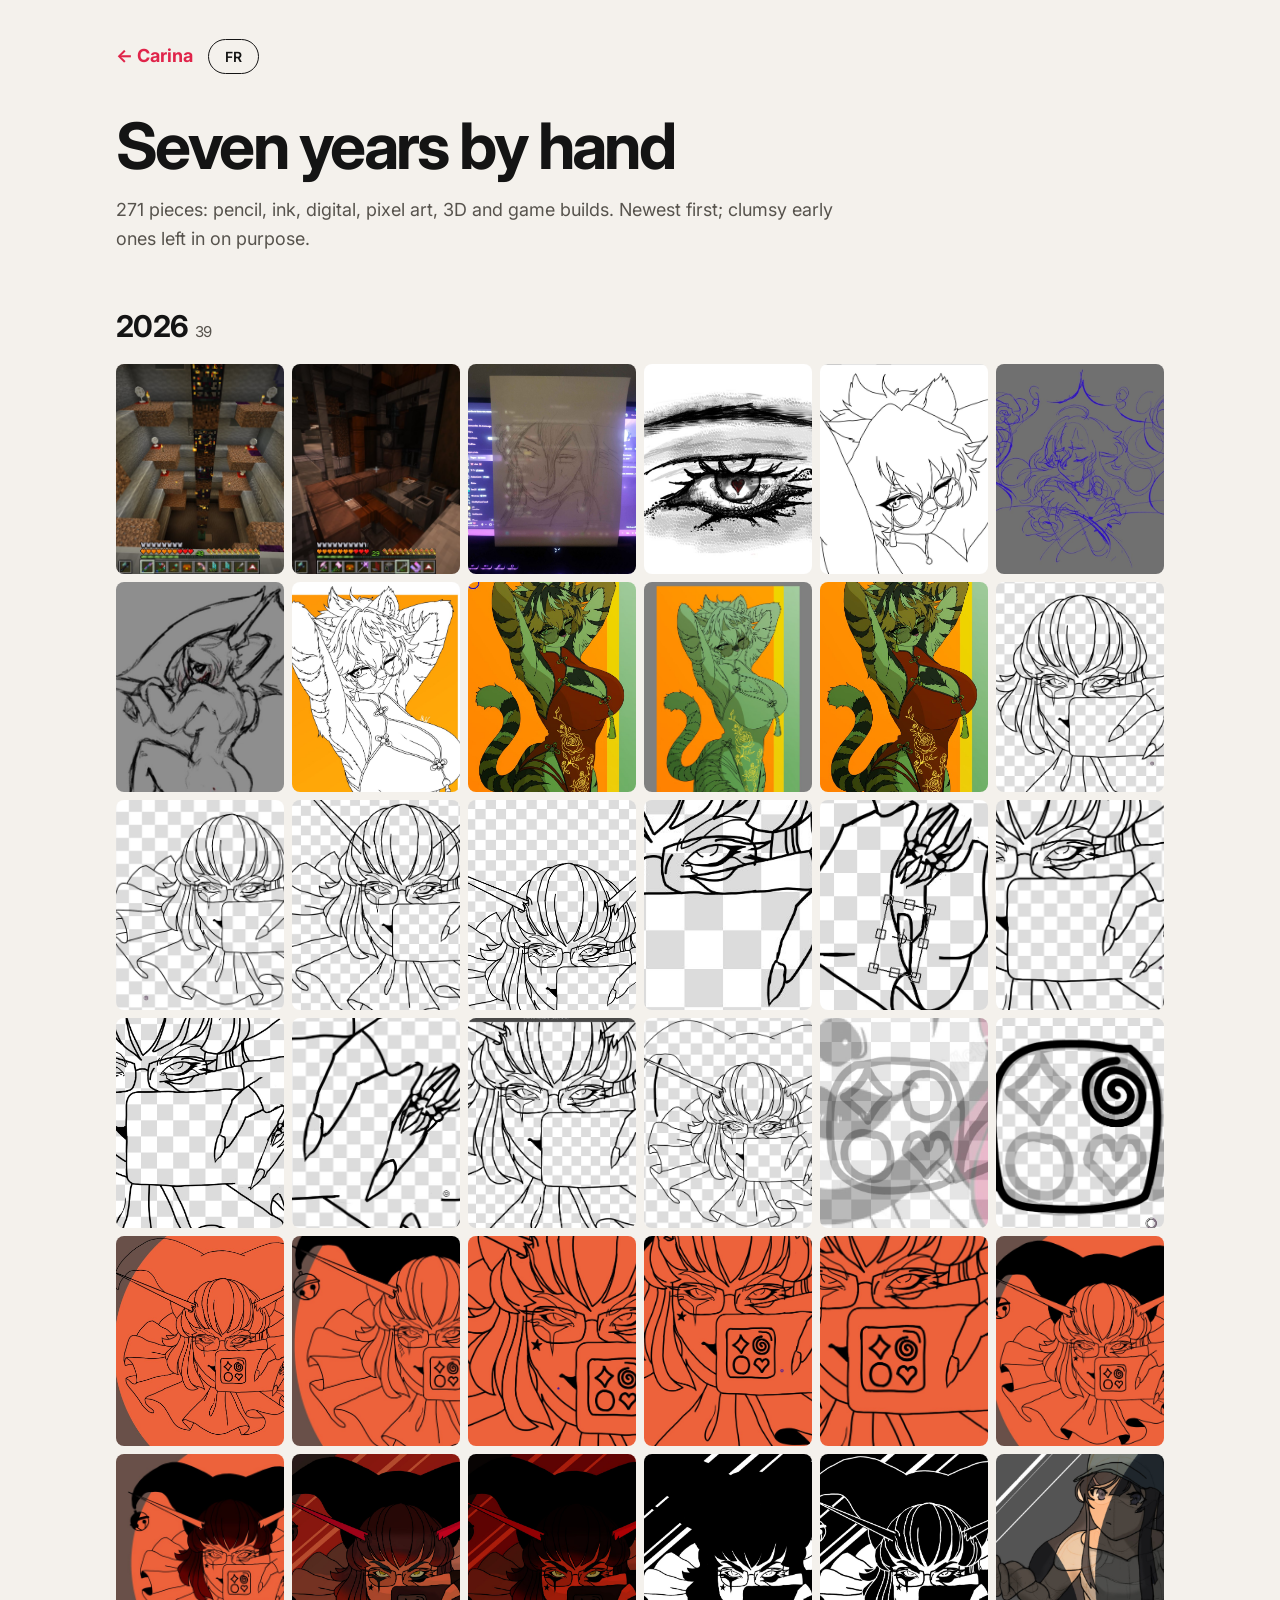
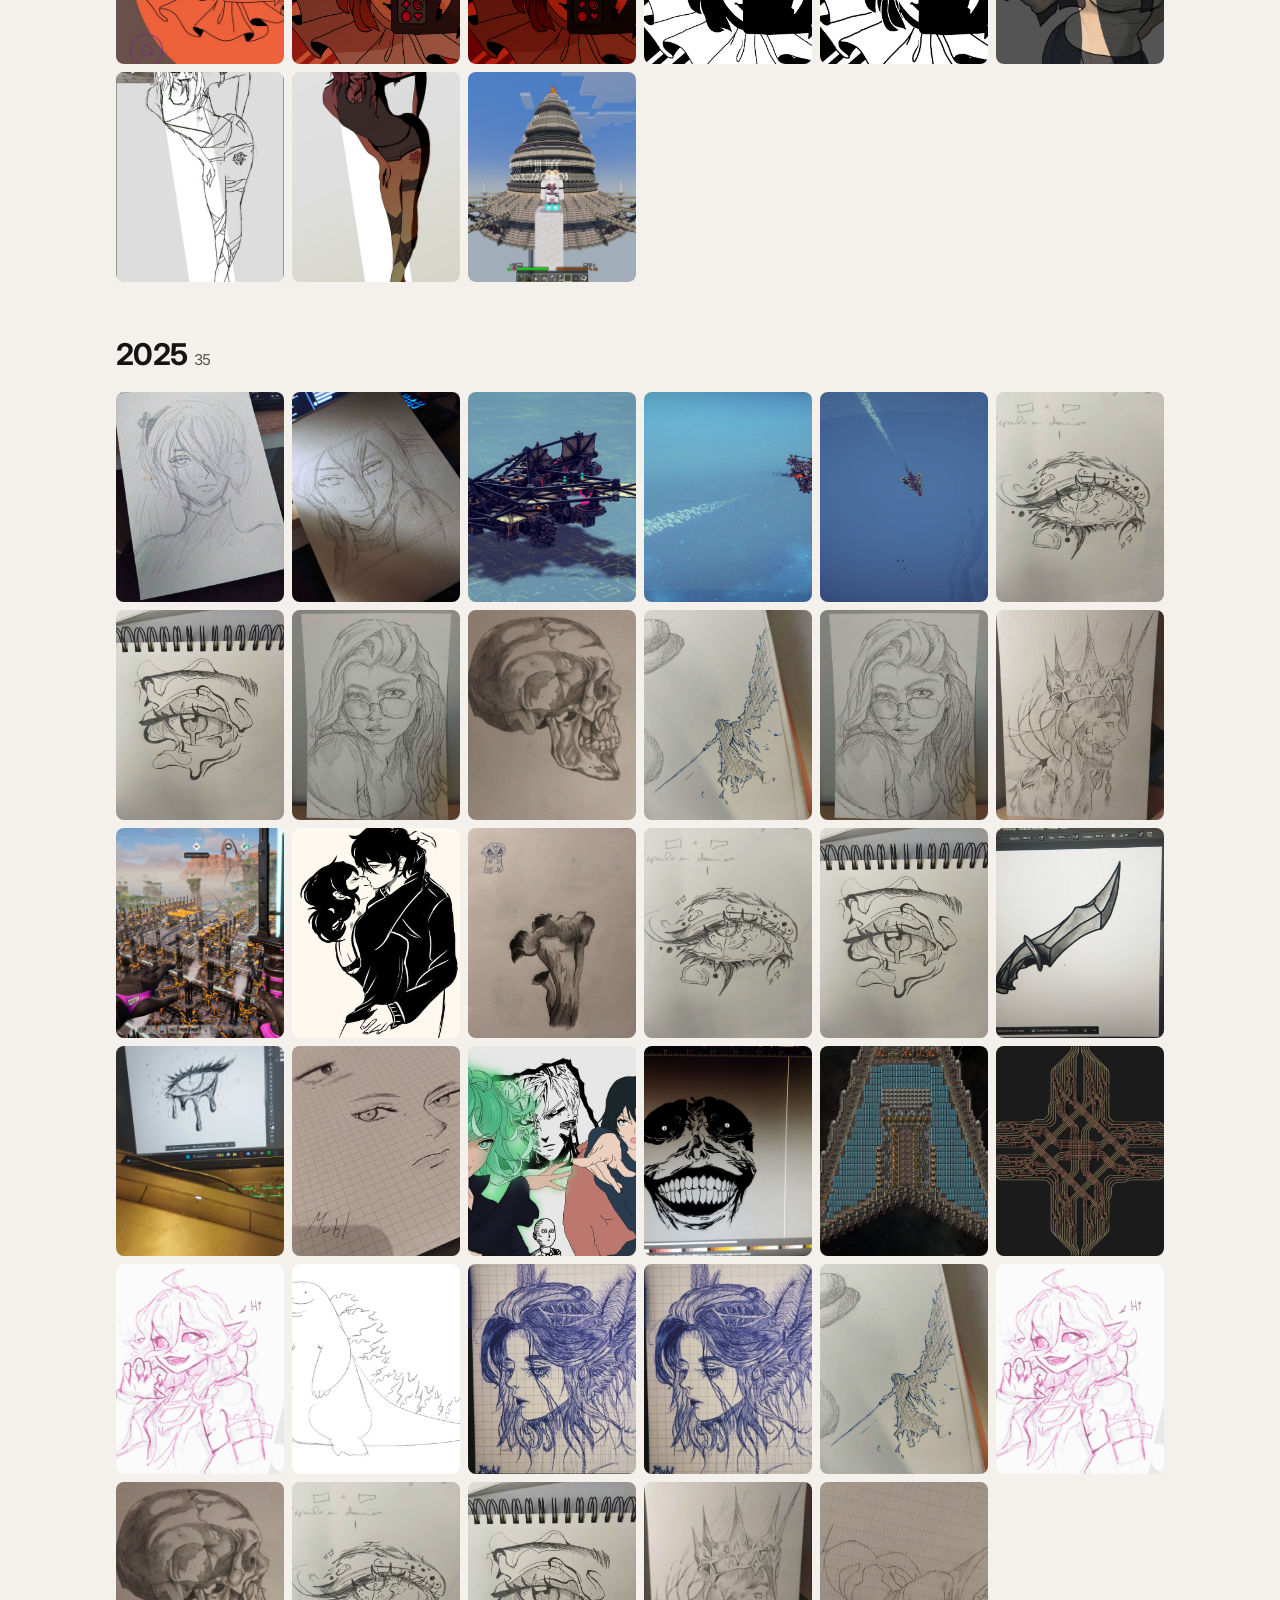
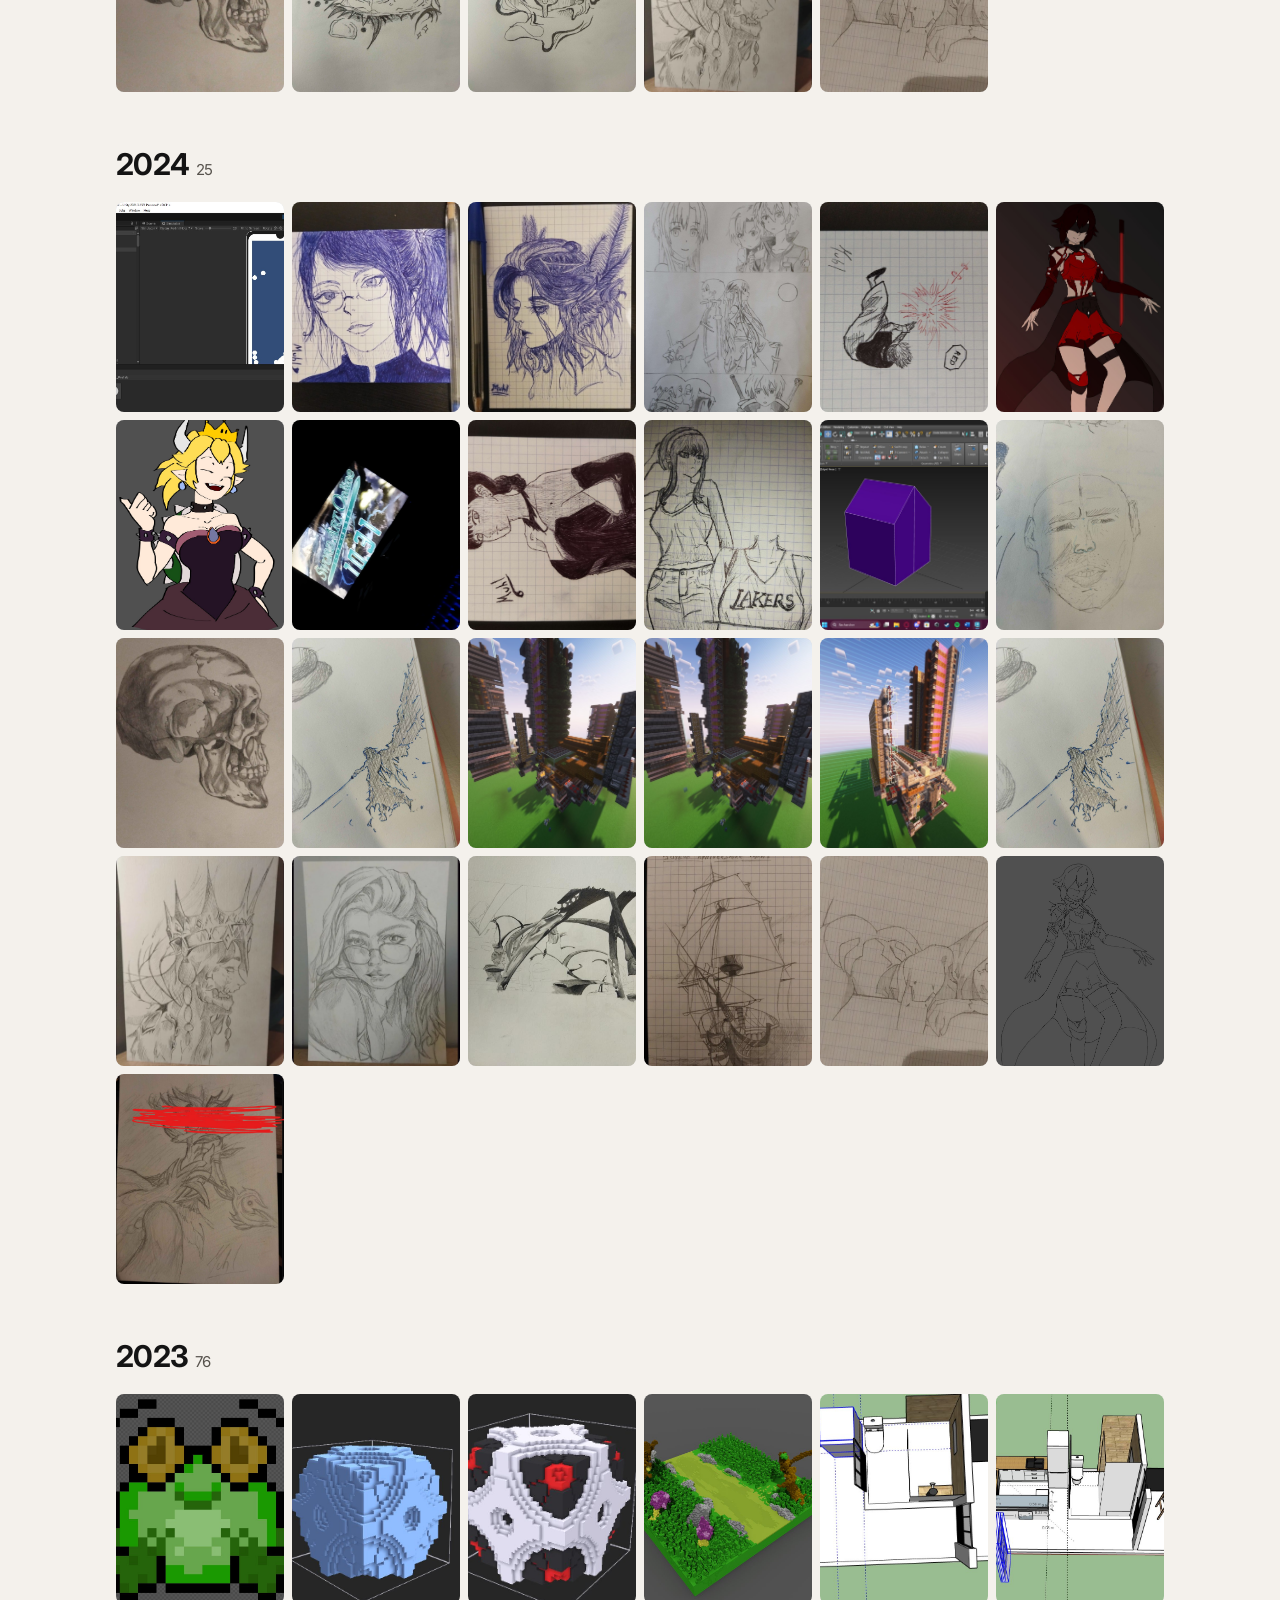
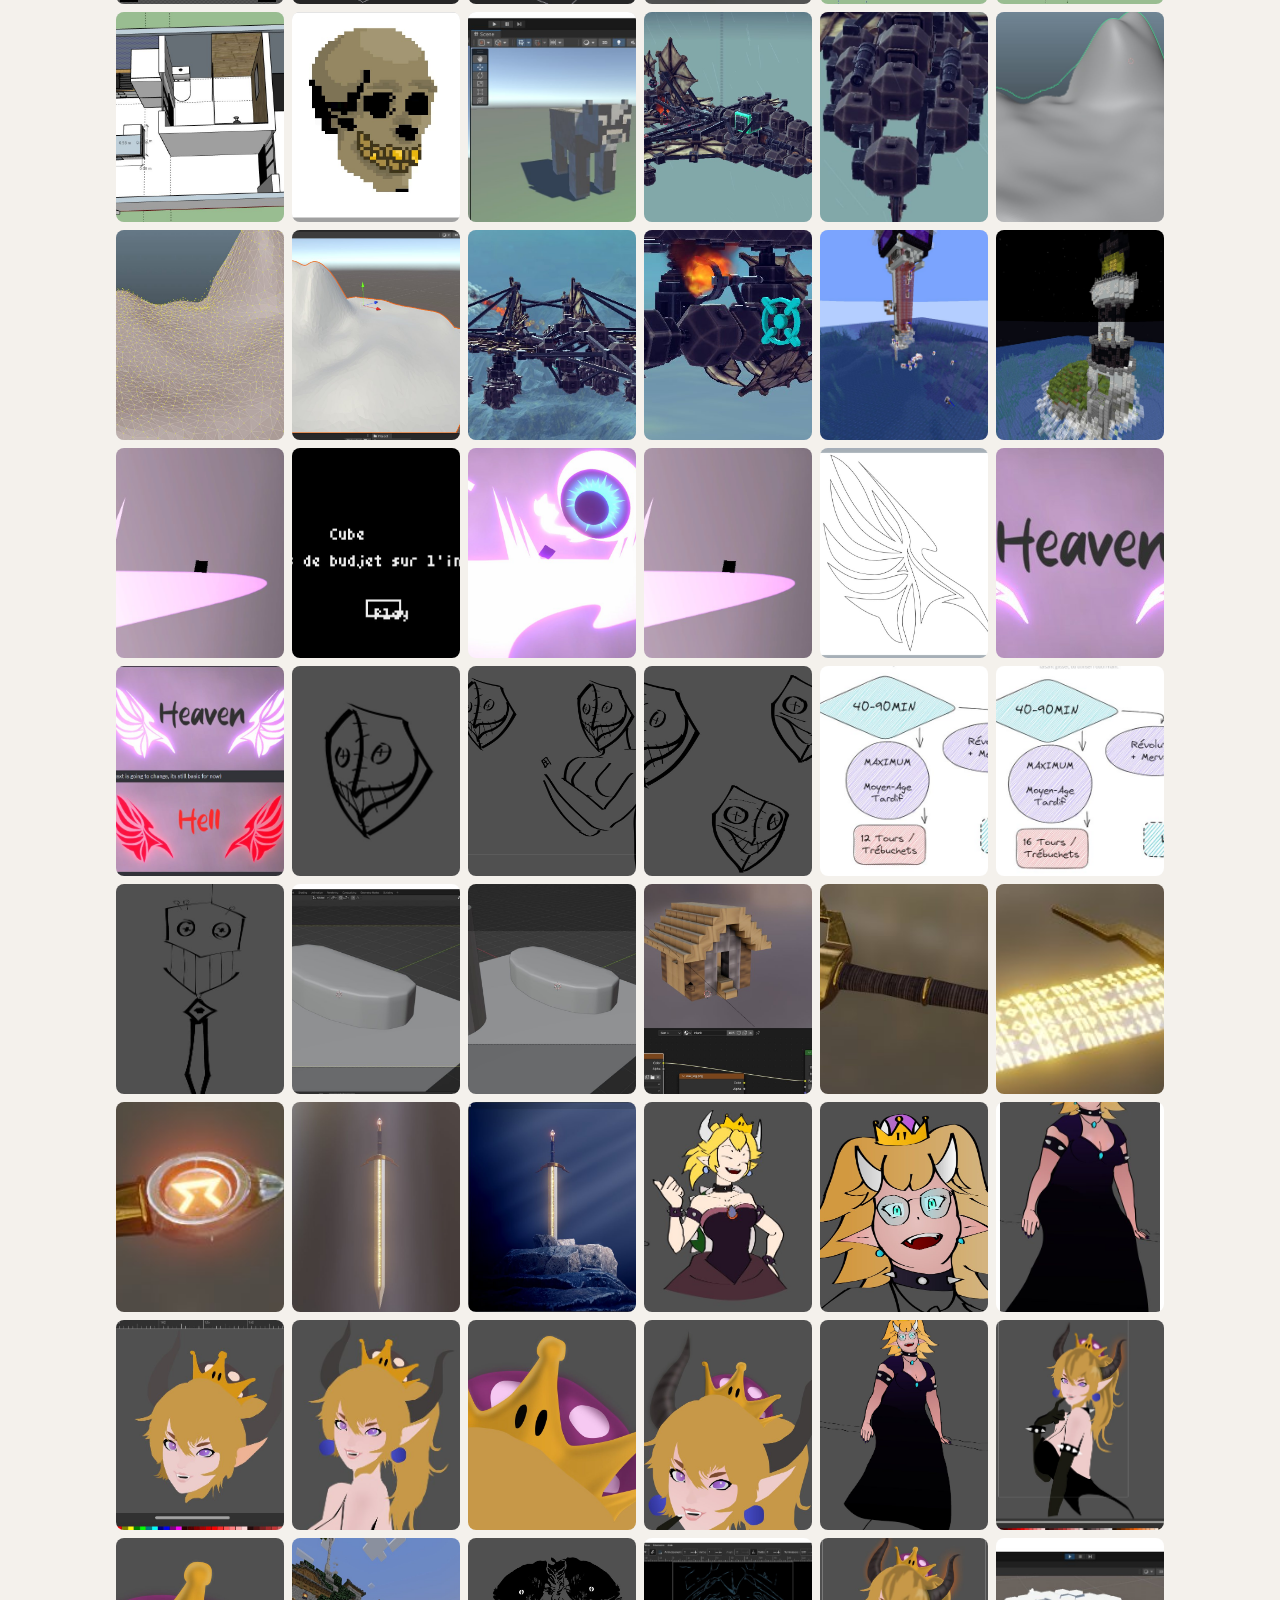
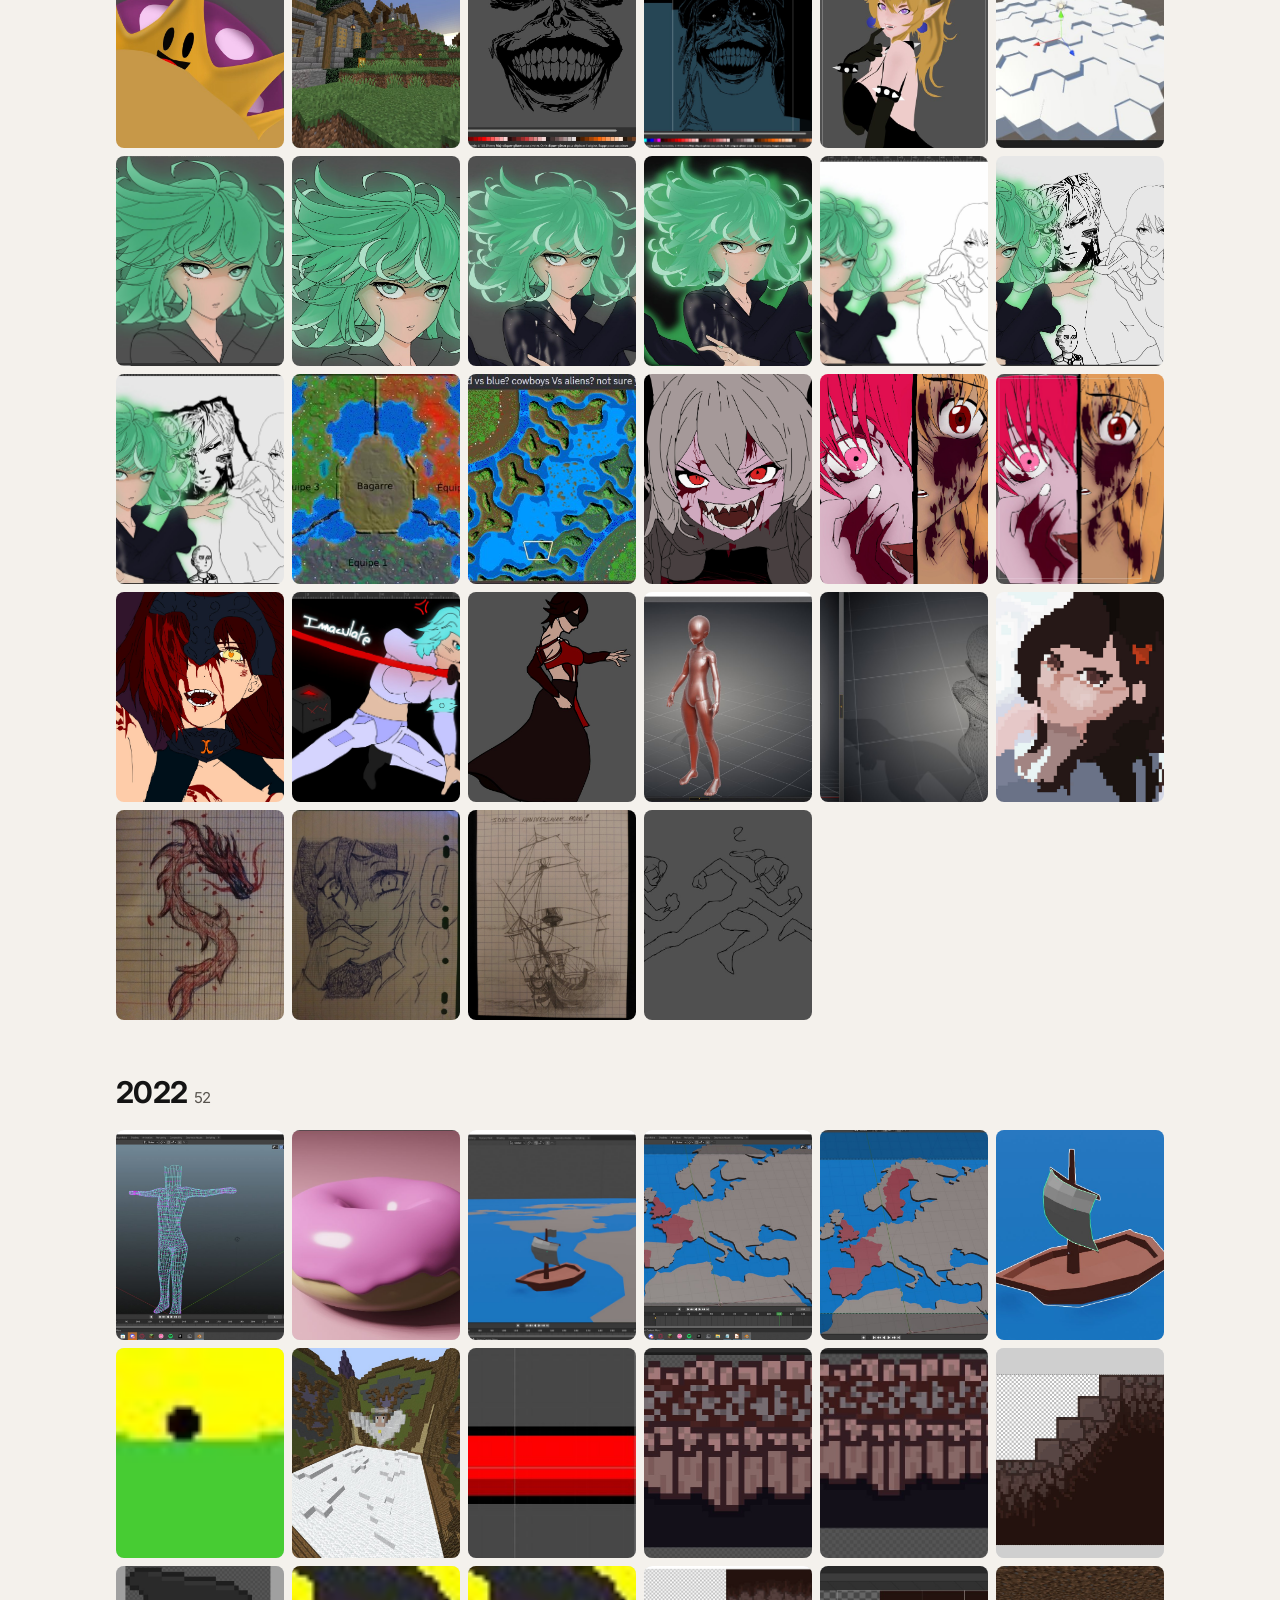
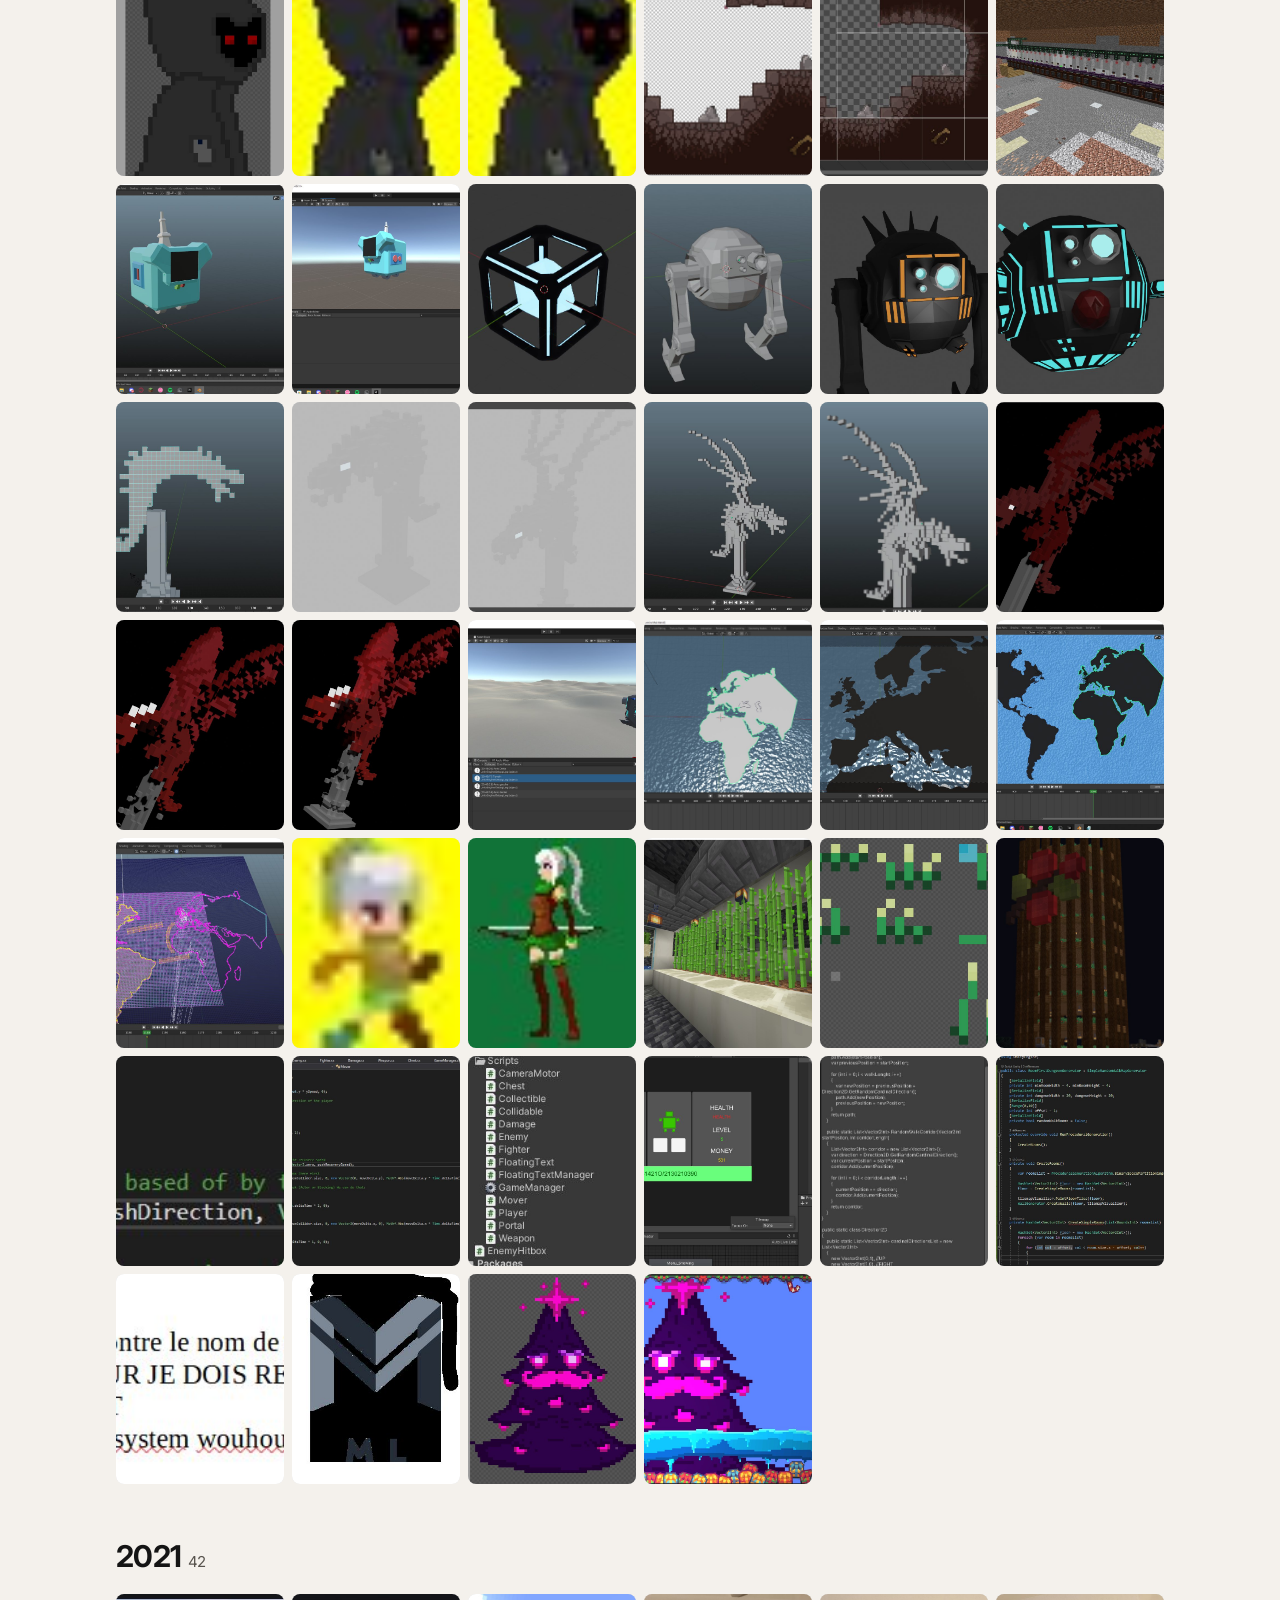
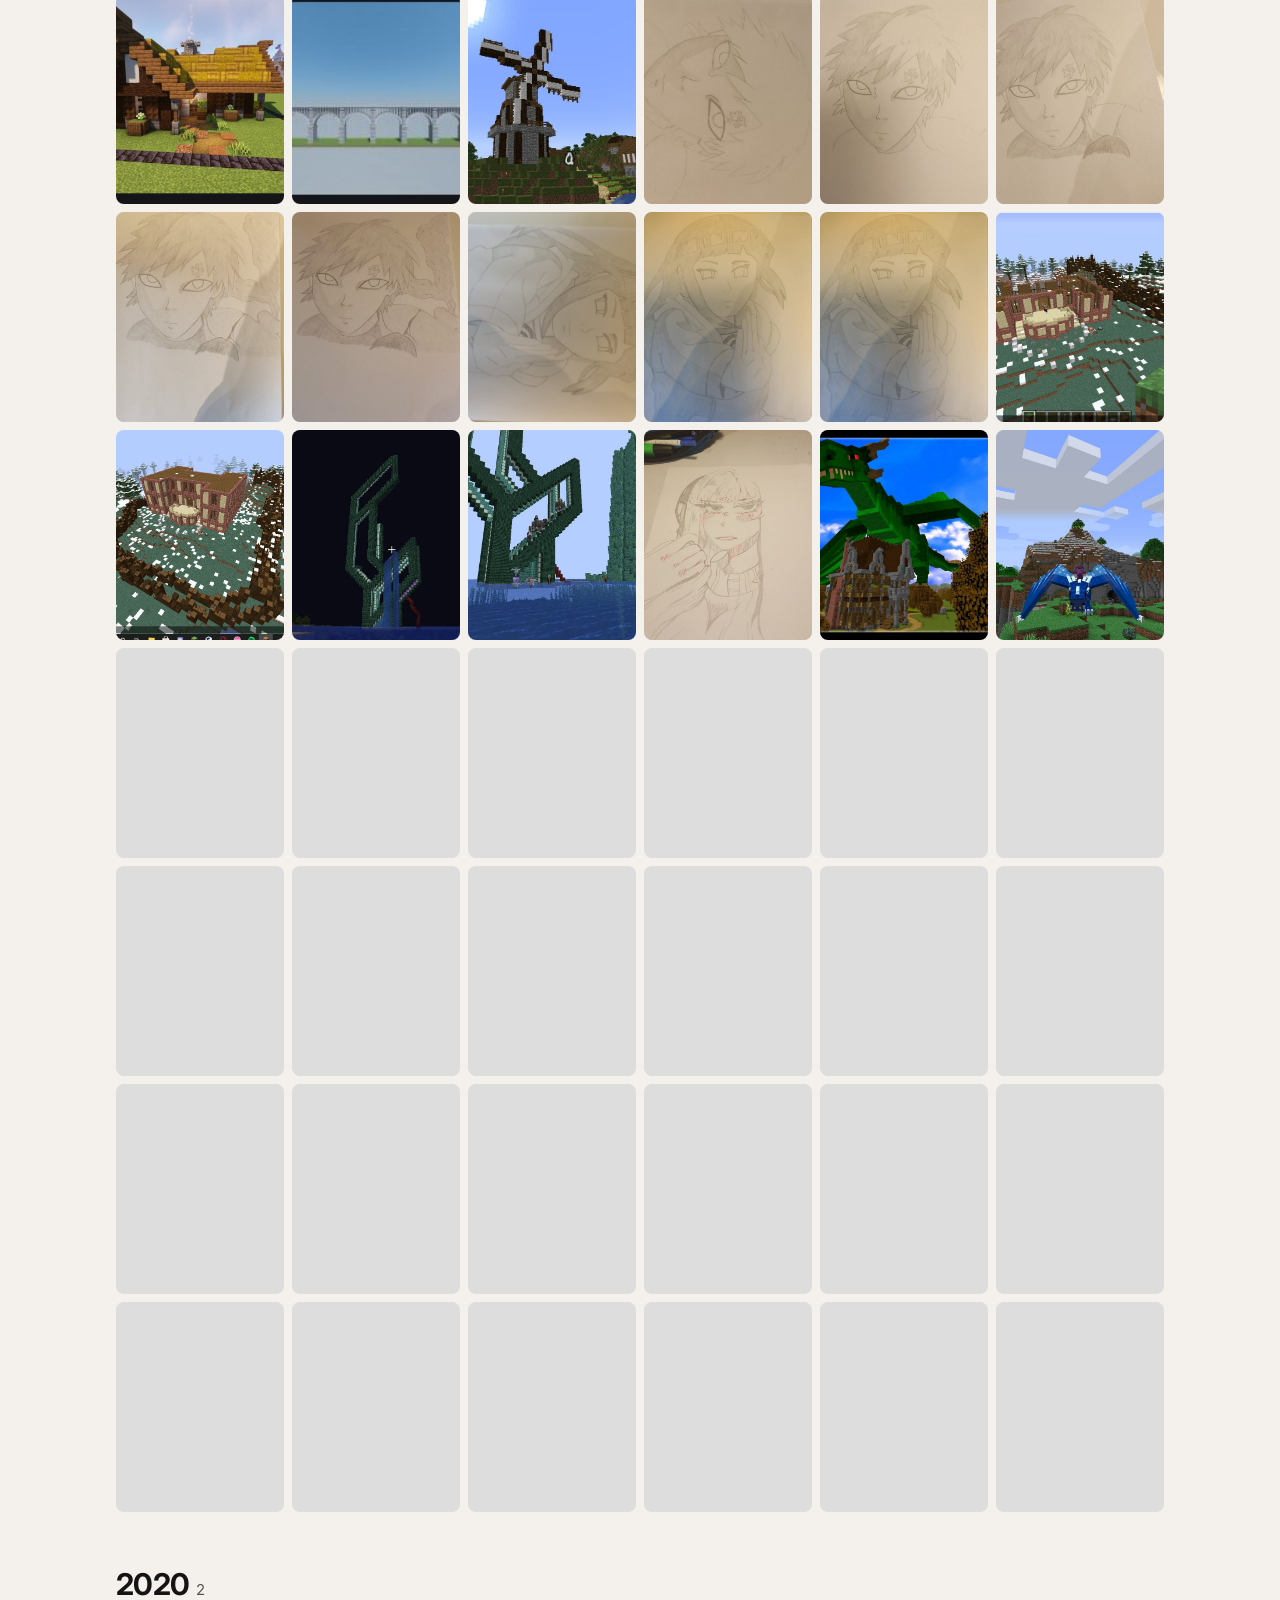
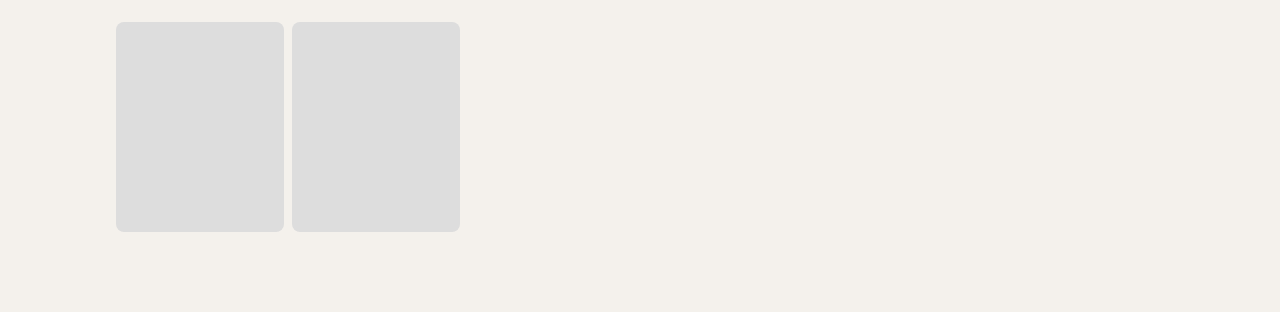
==== commit f5f7ea55: "TikTok en petite vignette sous les boutons ; style rechargé à chaque version Co-Authored-By: Claude " ====
--- a/archive.html
+++ b/archive.html
@@ -3,7 +3,7 @@
 <title>Carina · seven years by hand</title><meta name="description" content="Drawings, pixel art, 3D and builds, 2020 to 2026.">
 <link rel="preconnect" href="https://fonts.googleapis.com"><link rel="preconnect" href="https://fonts.gstatic.com" crossorigin>
 <link href="https://fonts.googleapis.com/css2?family=Inter:wght@400;500;600;700;800&family=JetBrains+Mono:wght@400;600&display=swap" rel="stylesheet">
-<link rel="stylesheet" href="style.css"><script src="site.js"></script></head><body>
+<link rel="stylesheet" href="style.css?v=c34a0179"><script src="site.js?v=c34a0179"></script></head><body>
 
 <div class="page"><a class="retour" href="index.html">← Carina</a> &nbsp; <button type="button" data-langue><span lang="en">FR</span><span lang="fr">EN</span></button>
 <h1><span lang="en">Seven years by hand</span><span lang="fr">Sept ans à la main</span></h1>
--- a/style.css
+++ b/style.css
@@ -163,3 +163,27 @@
 .cv h2{font-size:14px;letter-spacing:.12em;text-transform:uppercase;color:var(--rose);margin:36px 0 10px}
 .cv ul{padding-left:18px}.cv li{margin-bottom:8px}
 @media print{body{background:#fff}.cv h2{color:#000}.retour,.page button{display:none}}
+
+.accueil.sombre{background:#0f0e11;color:#f4f1ec;width:100vw;margin-left:calc(50% - 50vw);padding:clamp(40px,7vh,80px) max(16px,calc(50vw - 560px)) clamp(60px,9vh,100px)}
+.ouverture.a{grid-template-columns:330px 1fr;gap:64px}
+.telA{position:relative;width:330px;aspect-ratio:9/16;border-radius:30px;overflow:hidden;background:#000;box-shadow:0 0 0 6px #232126,0 40px 90px rgba(224,36,74,.25)}
+.telA video{display:block;width:100%;height:100%;object-fit:cover}
+.telA>span{position:absolute;left:12px;bottom:12px;background:rgba(0,0,0,.72);color:#fff;font-size:12px;font-weight:700;padding:5px 10px;border-radius:99px}
+.sombre h1 em{color:#ff4d6d}.sombre .sous{color:#bdb6aa;margin-bottom:22px}
+.sombre .cherche{background:#1d1b20;color:#e7e1d6;margin:0 0 26px}
+.btn.clair{border-color:#f4f1ec;color:#f4f1ec}
+@media (max-width:900px){.ouverture.a{grid-template-columns:1fr;gap:32px}.ouverture.a .texte{order:-1}.telA{width:min(300px,100%);margin:0 auto}}
+
+.ouverture.a{grid-template-columns:minmax(0,1fr) 220px;gap:56px;align-items:center}
+.ouverture.a>*{min-width:0}
+.telA{width:220px;border-radius:22px;box-shadow:0 0 0 5px #232126,0 24px 60px rgba(224,36,74,.18)}
+.qui{font-size:15px;font-weight:700;letter-spacing:.08em;text-transform:uppercase;color:#ff4d6d;margin-bottom:14px}
+.outils{font-size:15px;color:#e7e1d6;margin:0 0 14px;font-weight:600}
+.cherche{max-width:100%}
+.frise b{white-space:nowrap}
+@media (max-width:900px){.ouverture.a{grid-template-columns:1fr;gap:28px}.ouverture.a .texte{order:0}.telA{width:min(200px,100%);margin:0 auto}}
+
+.ouverture.a{grid-template-columns:1fr}
+.mini{display:flex;align-items:center;gap:14px;margin-top:30px}
+.mini video{width:54px;aspect-ratio:9/16;object-fit:cover;border-radius:8px;background:#000;flex:none}
+.mini span{font-size:14px;color:#bdb6aa}
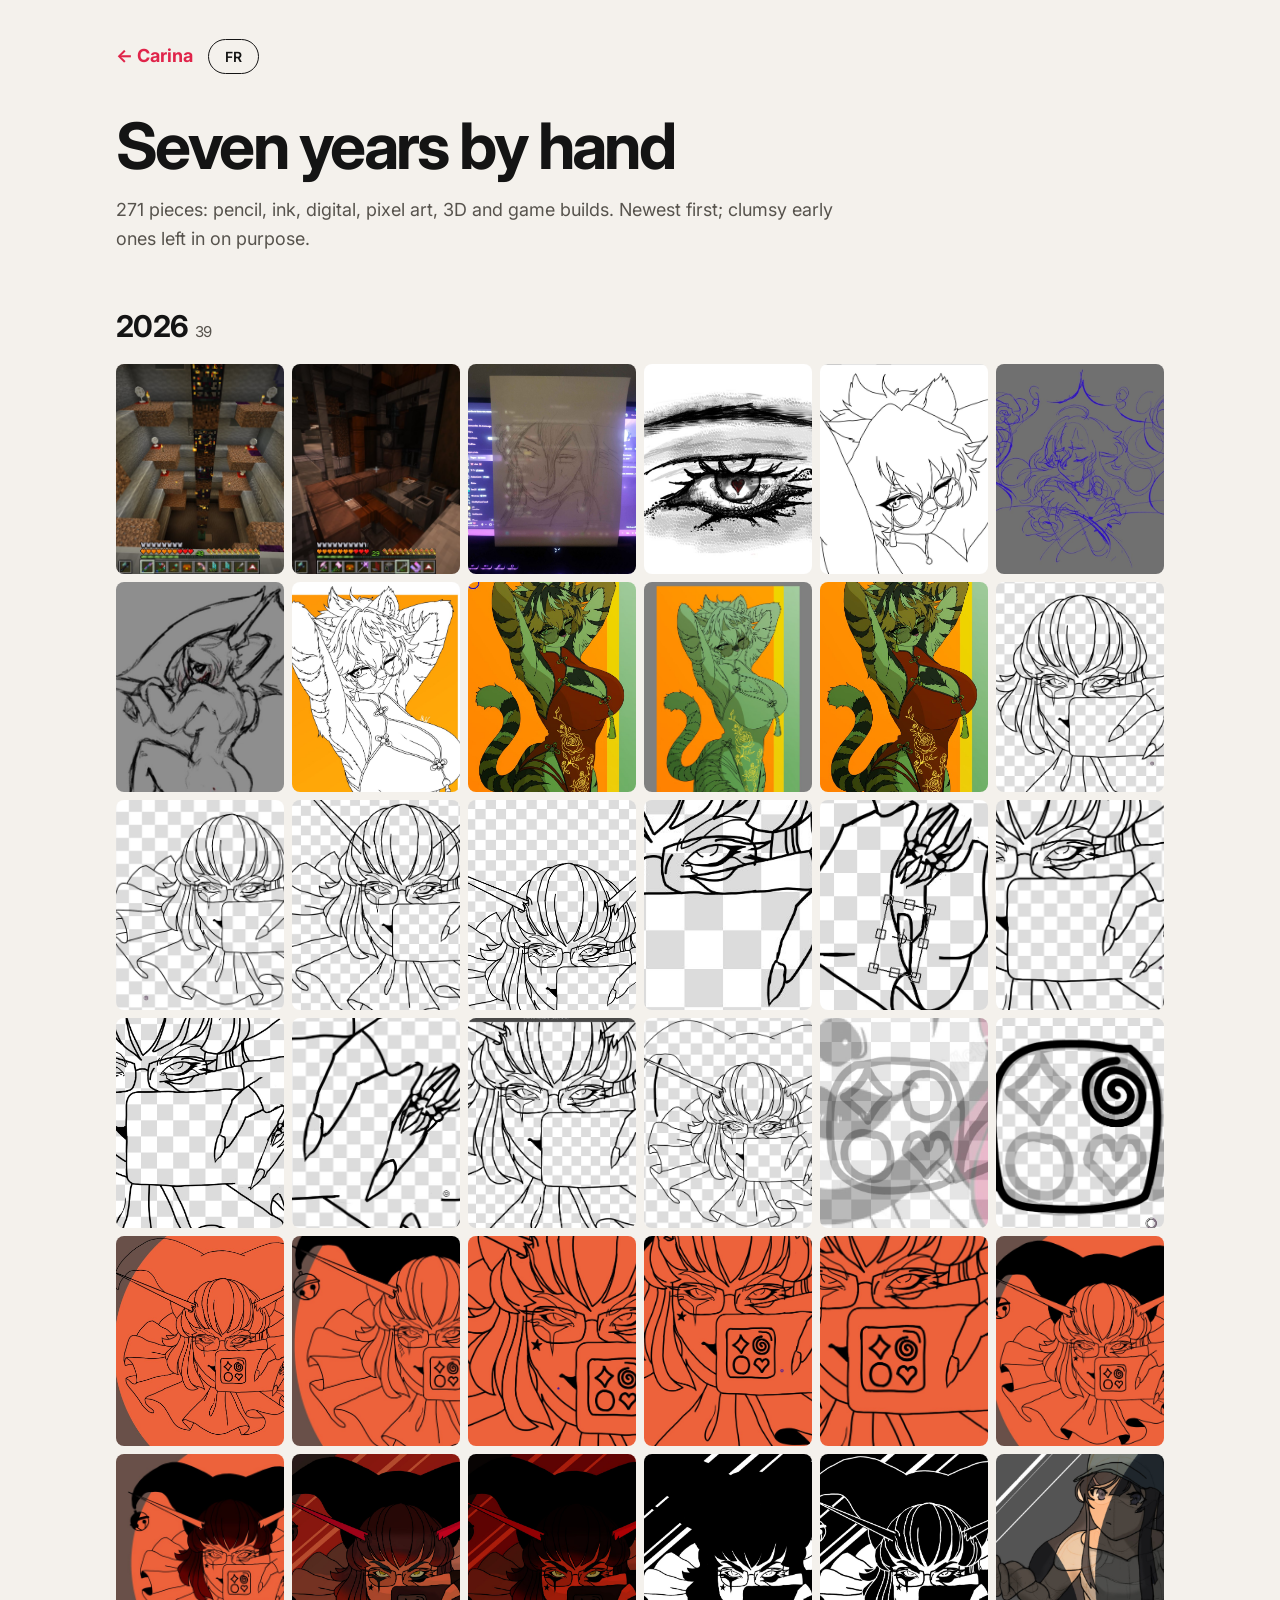
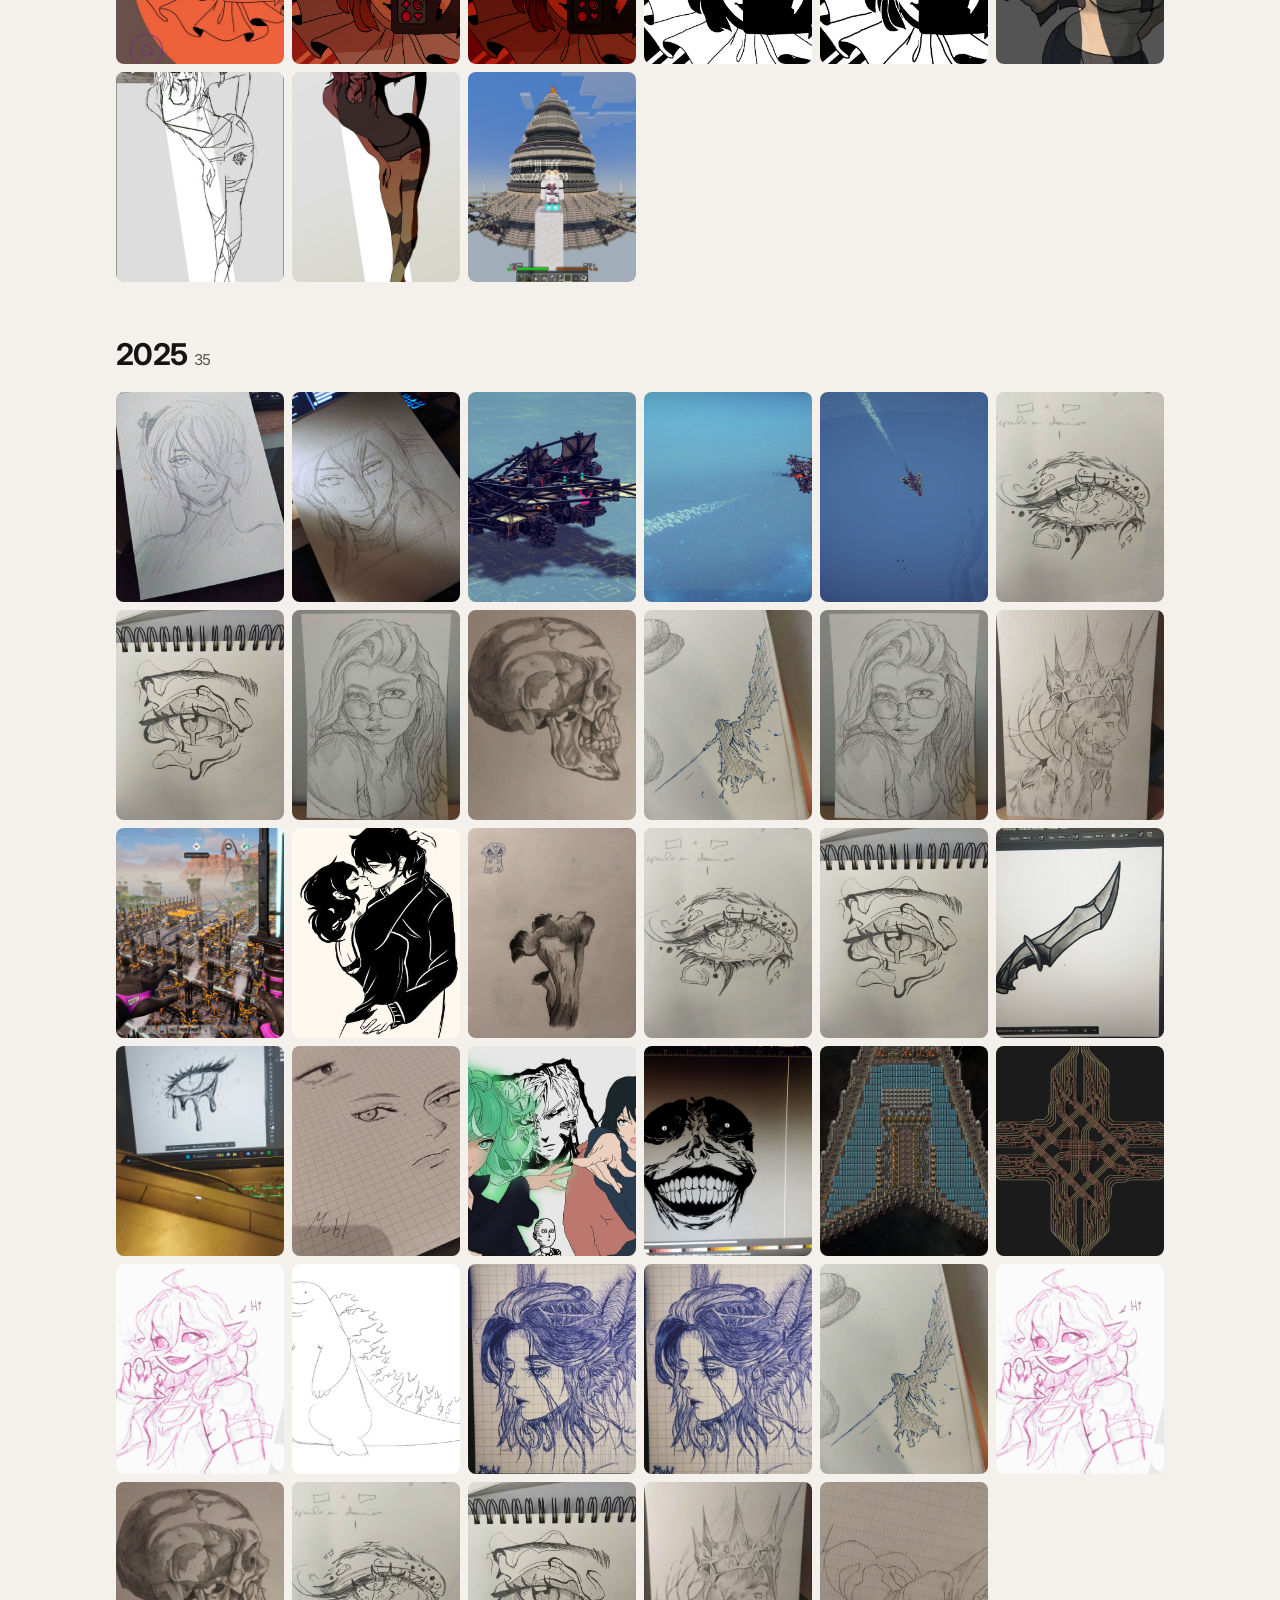
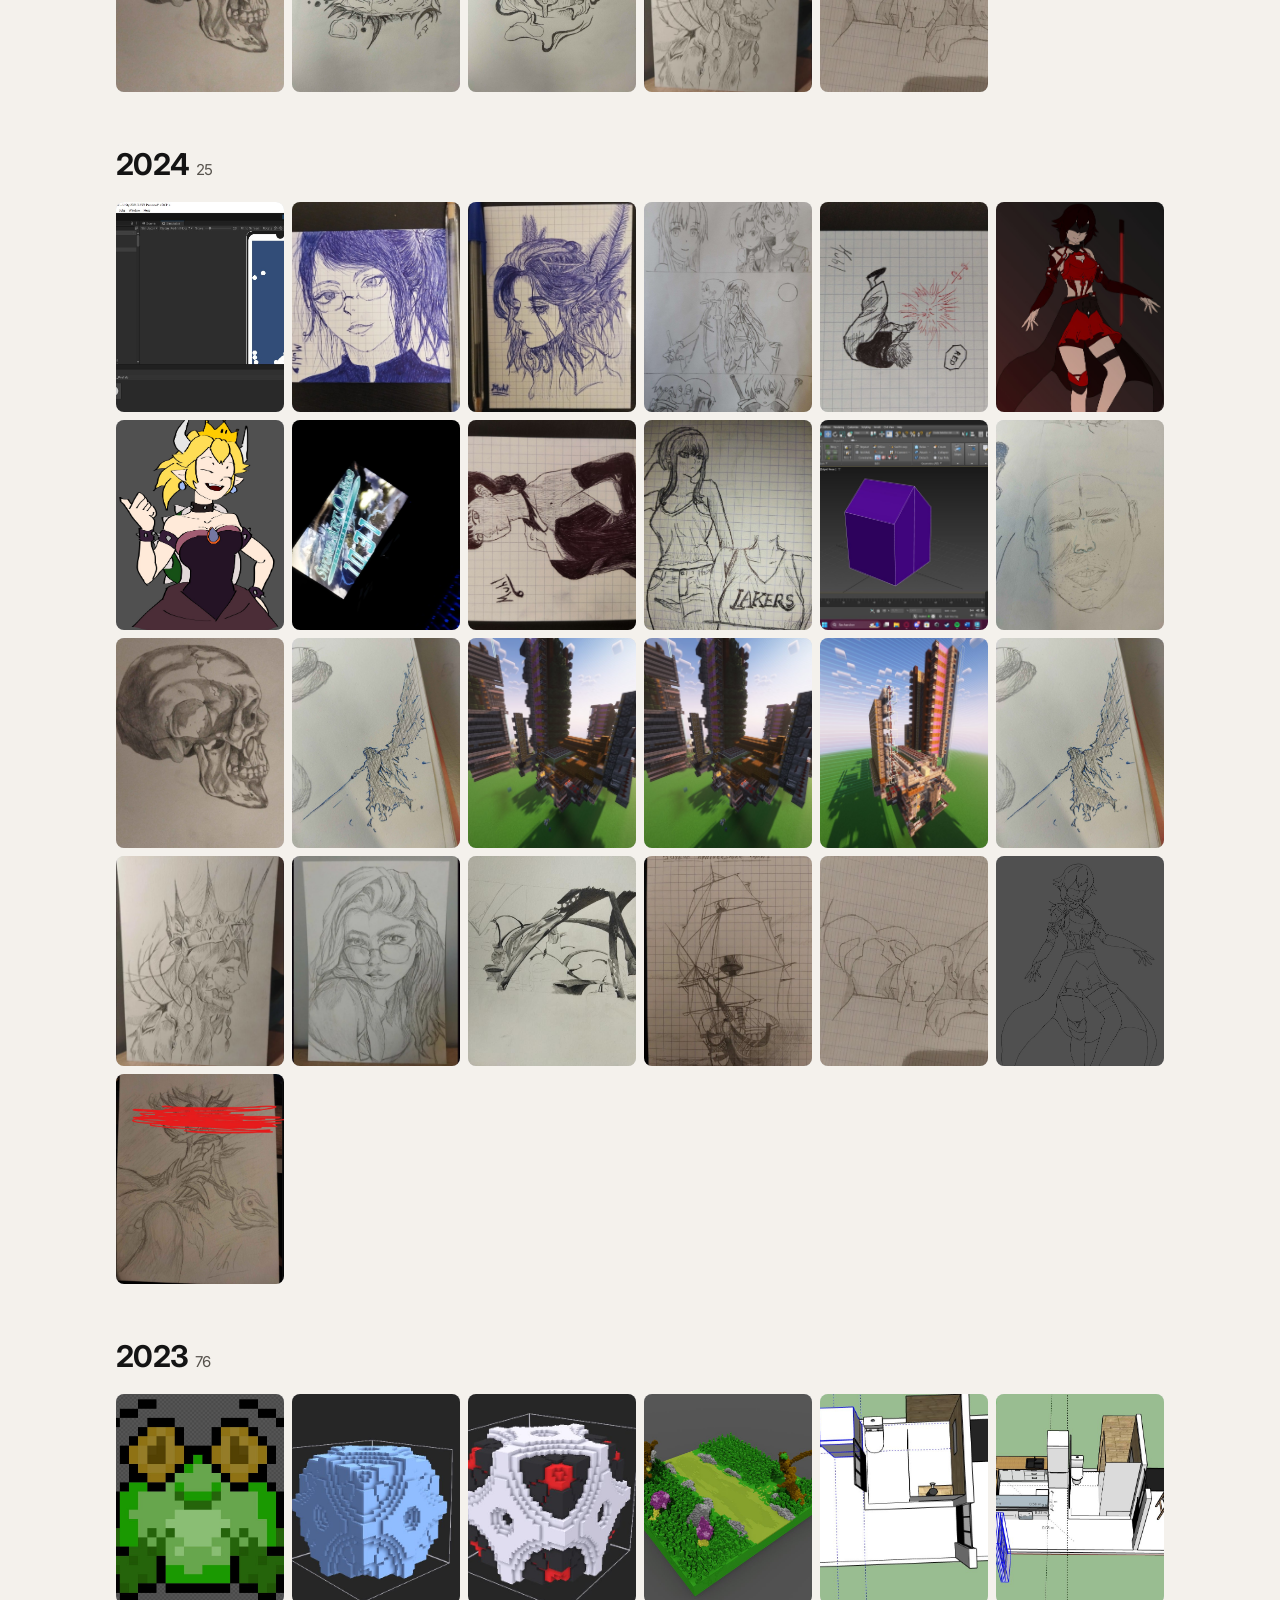
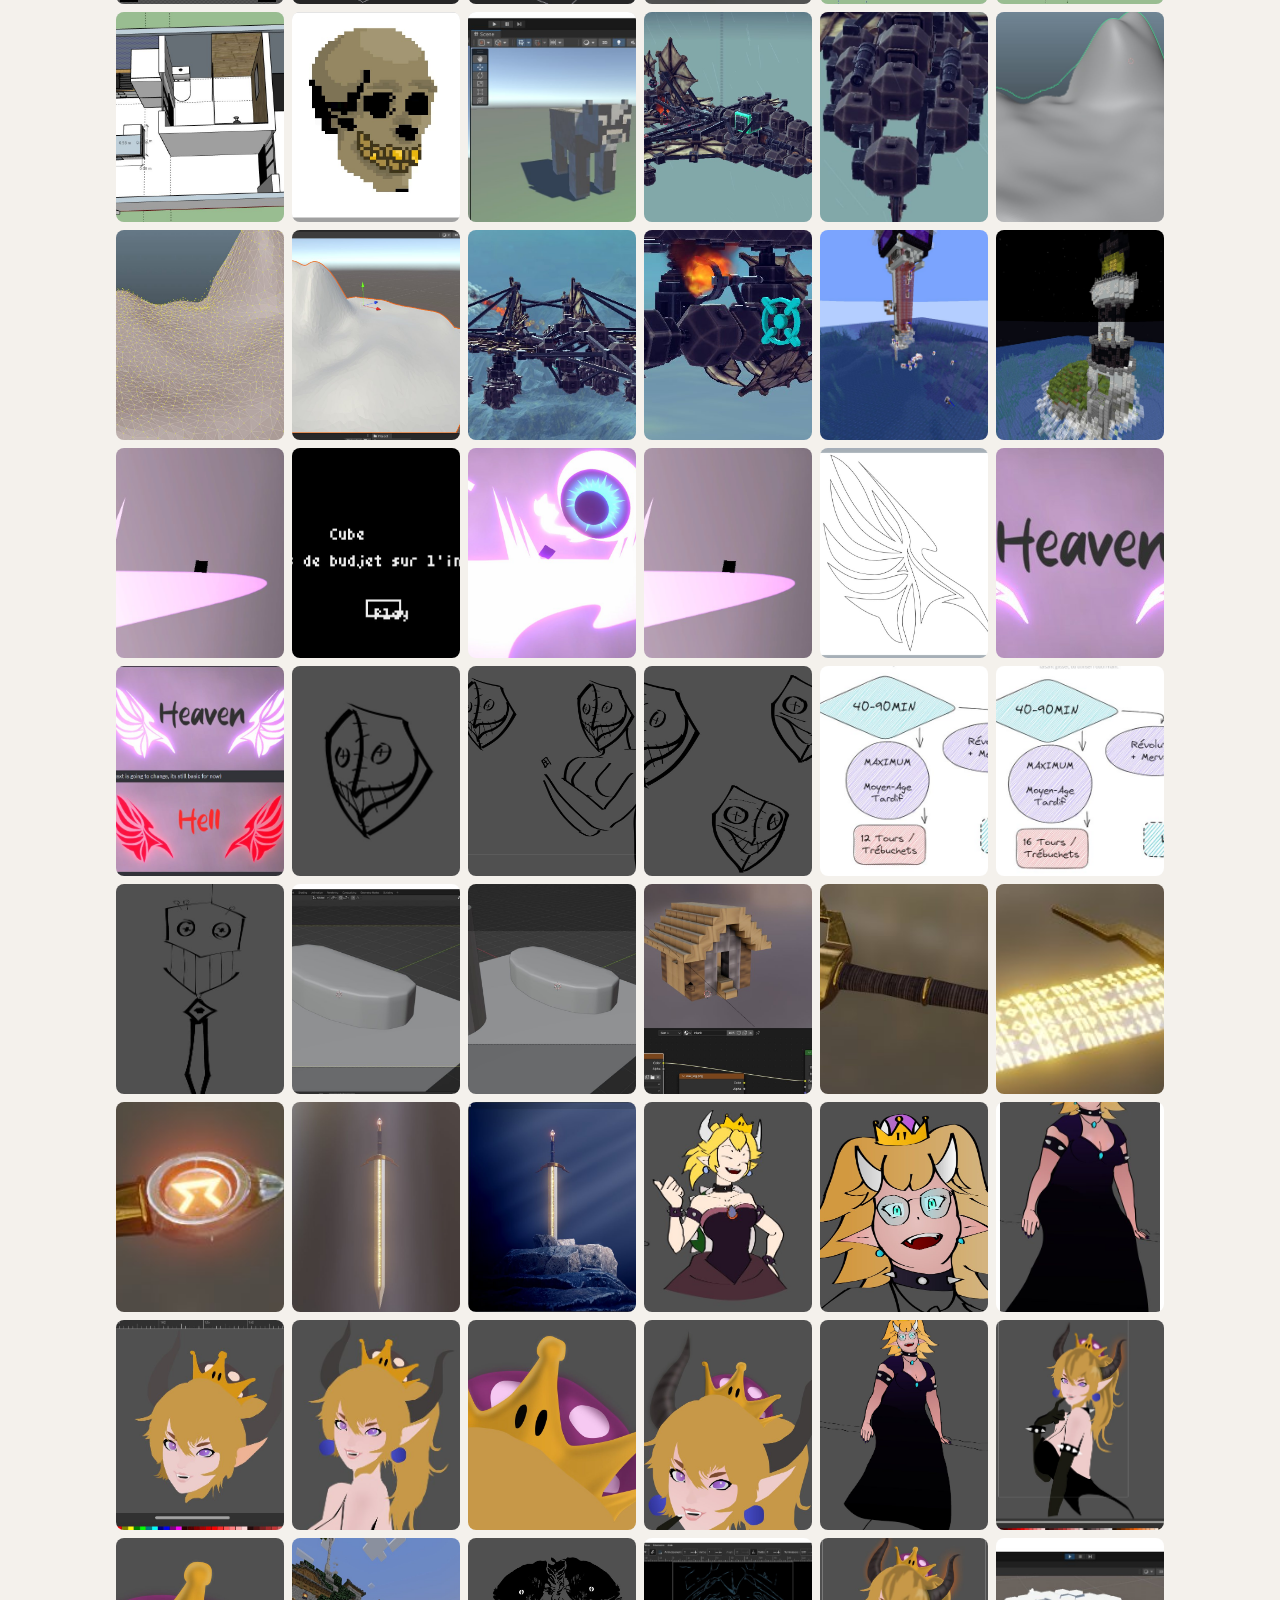
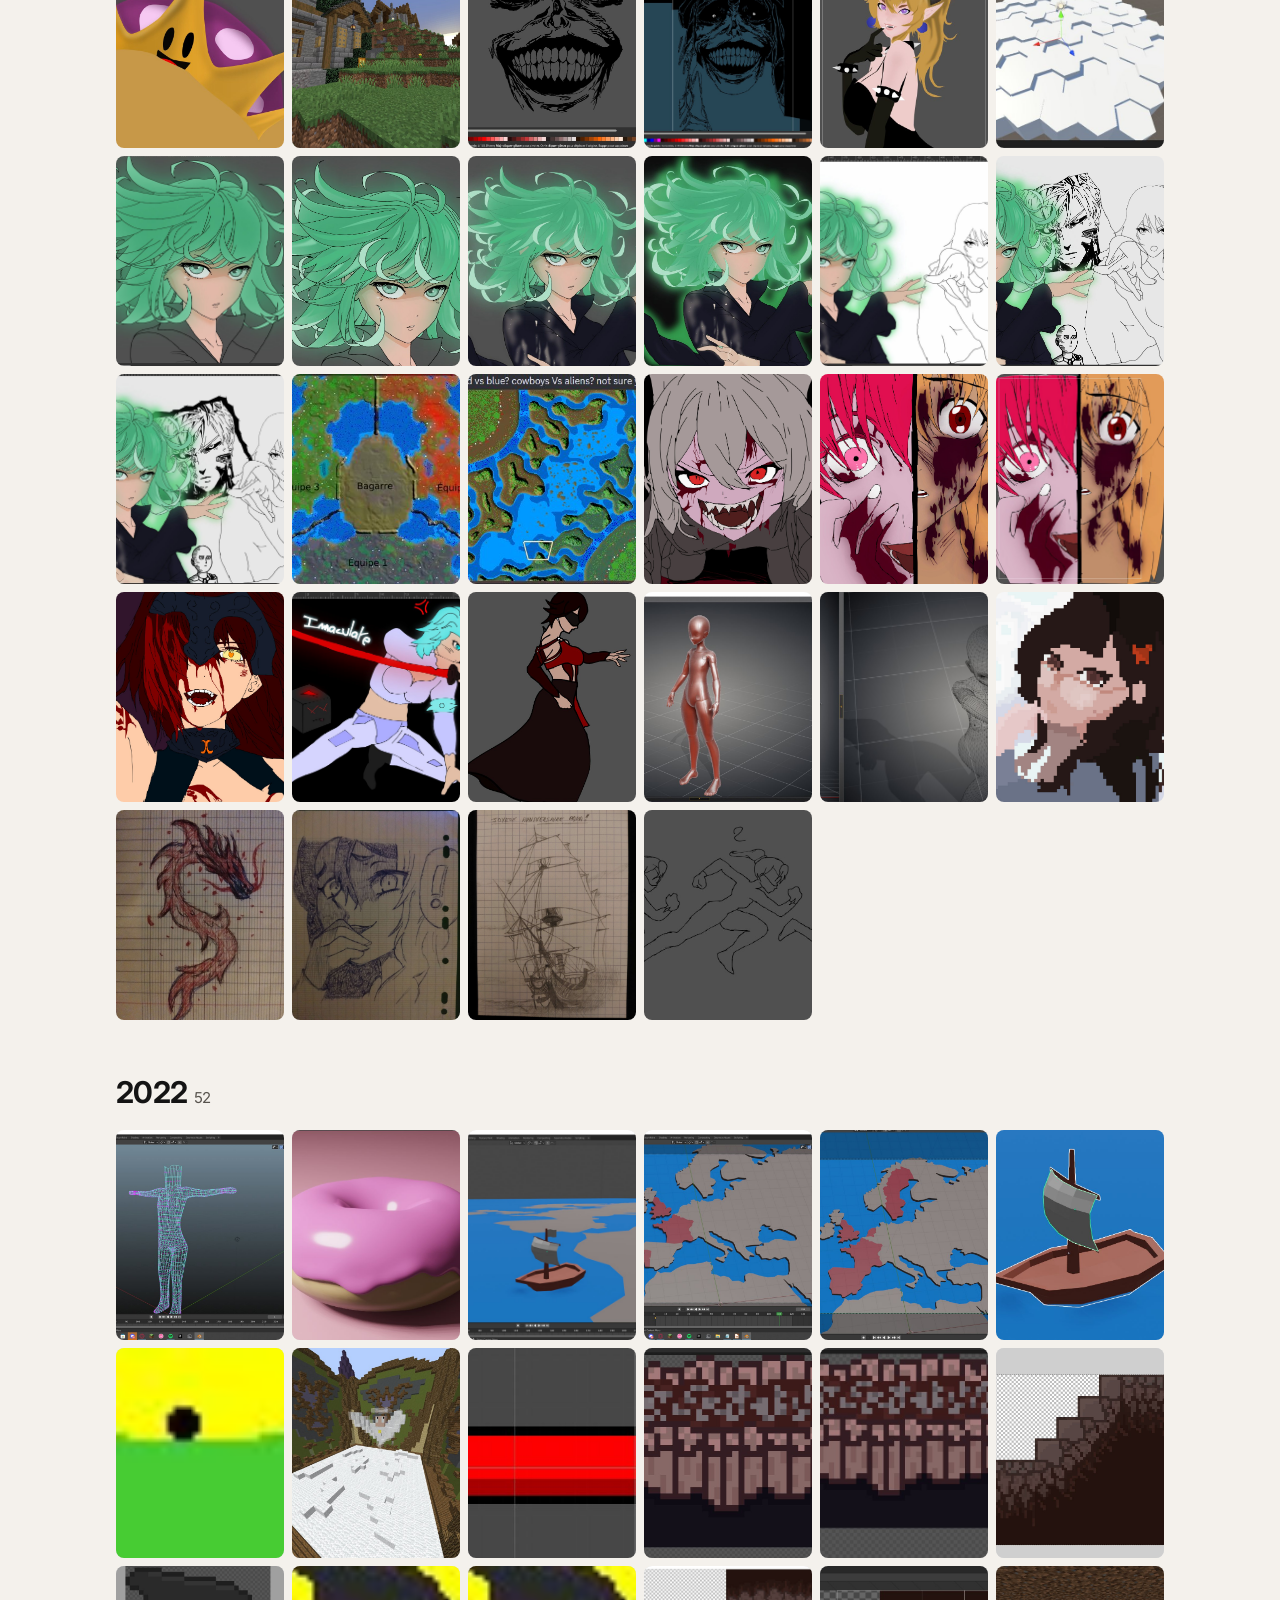
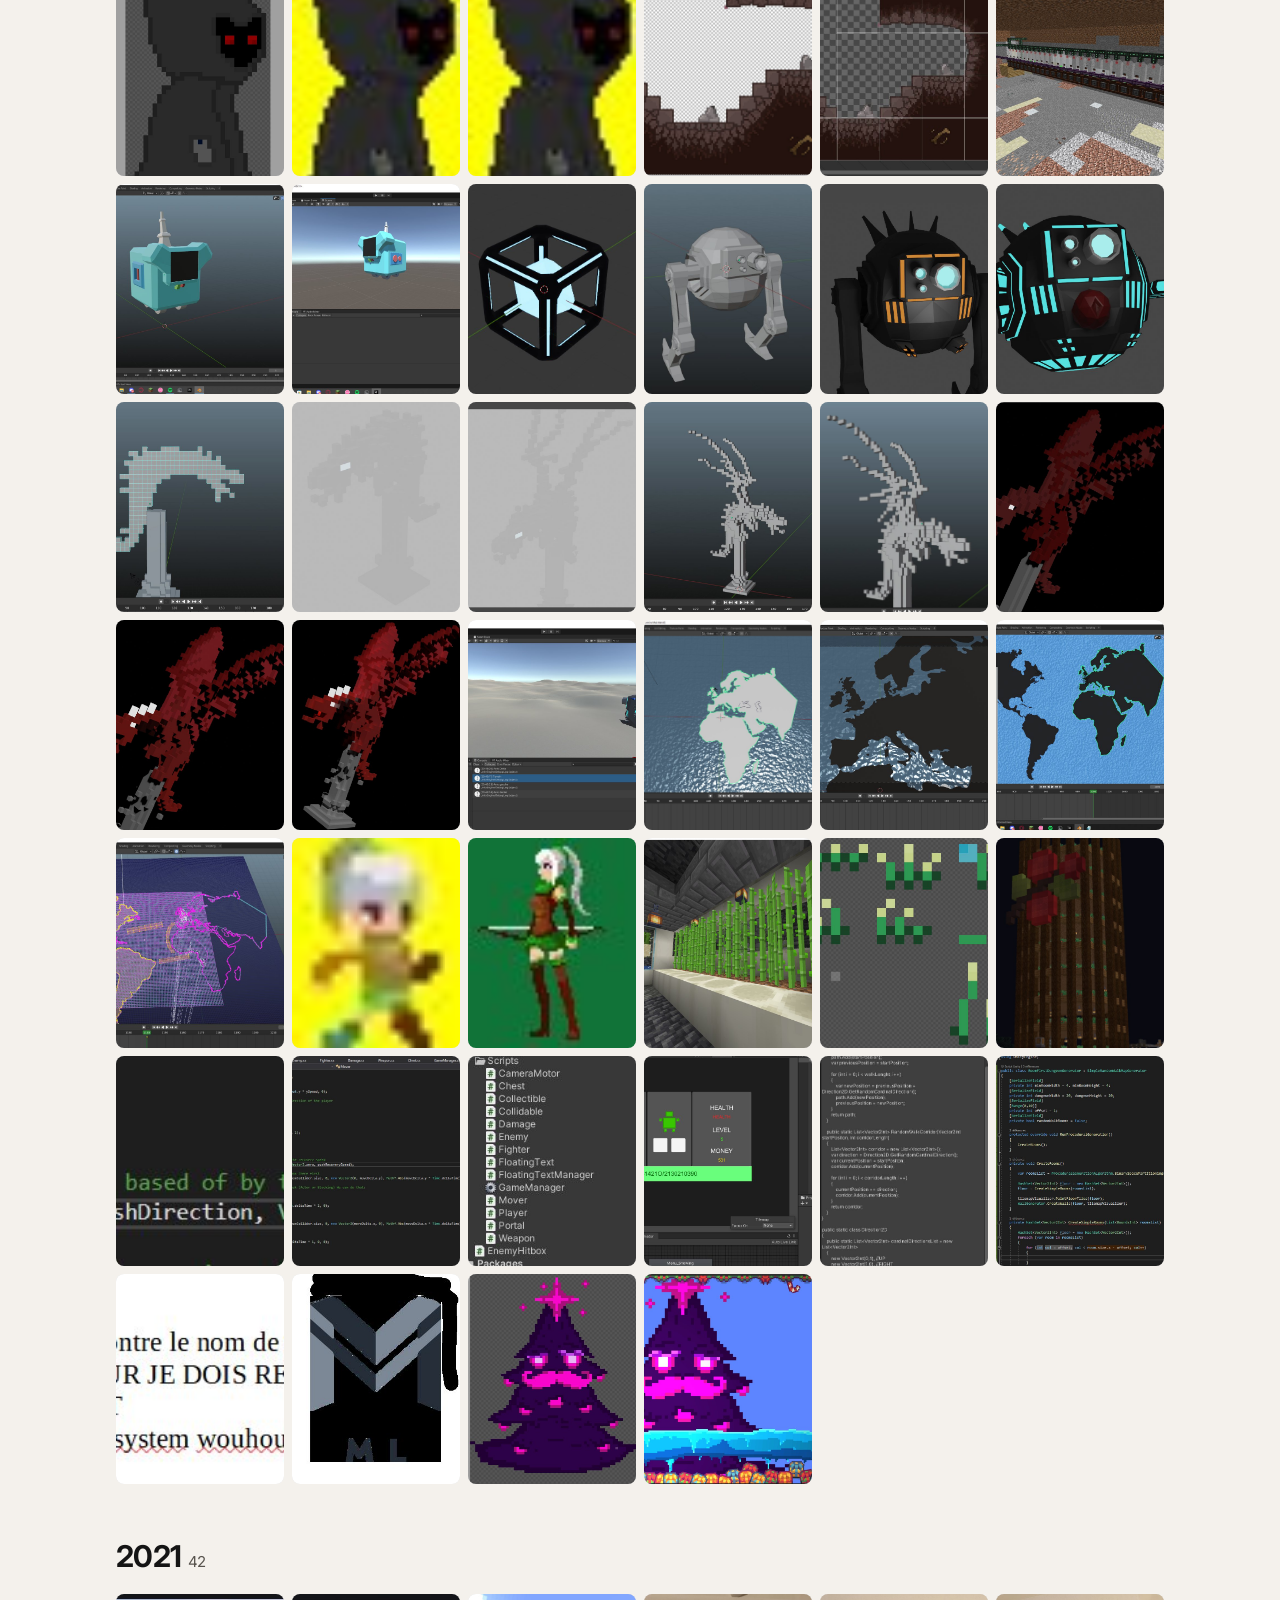
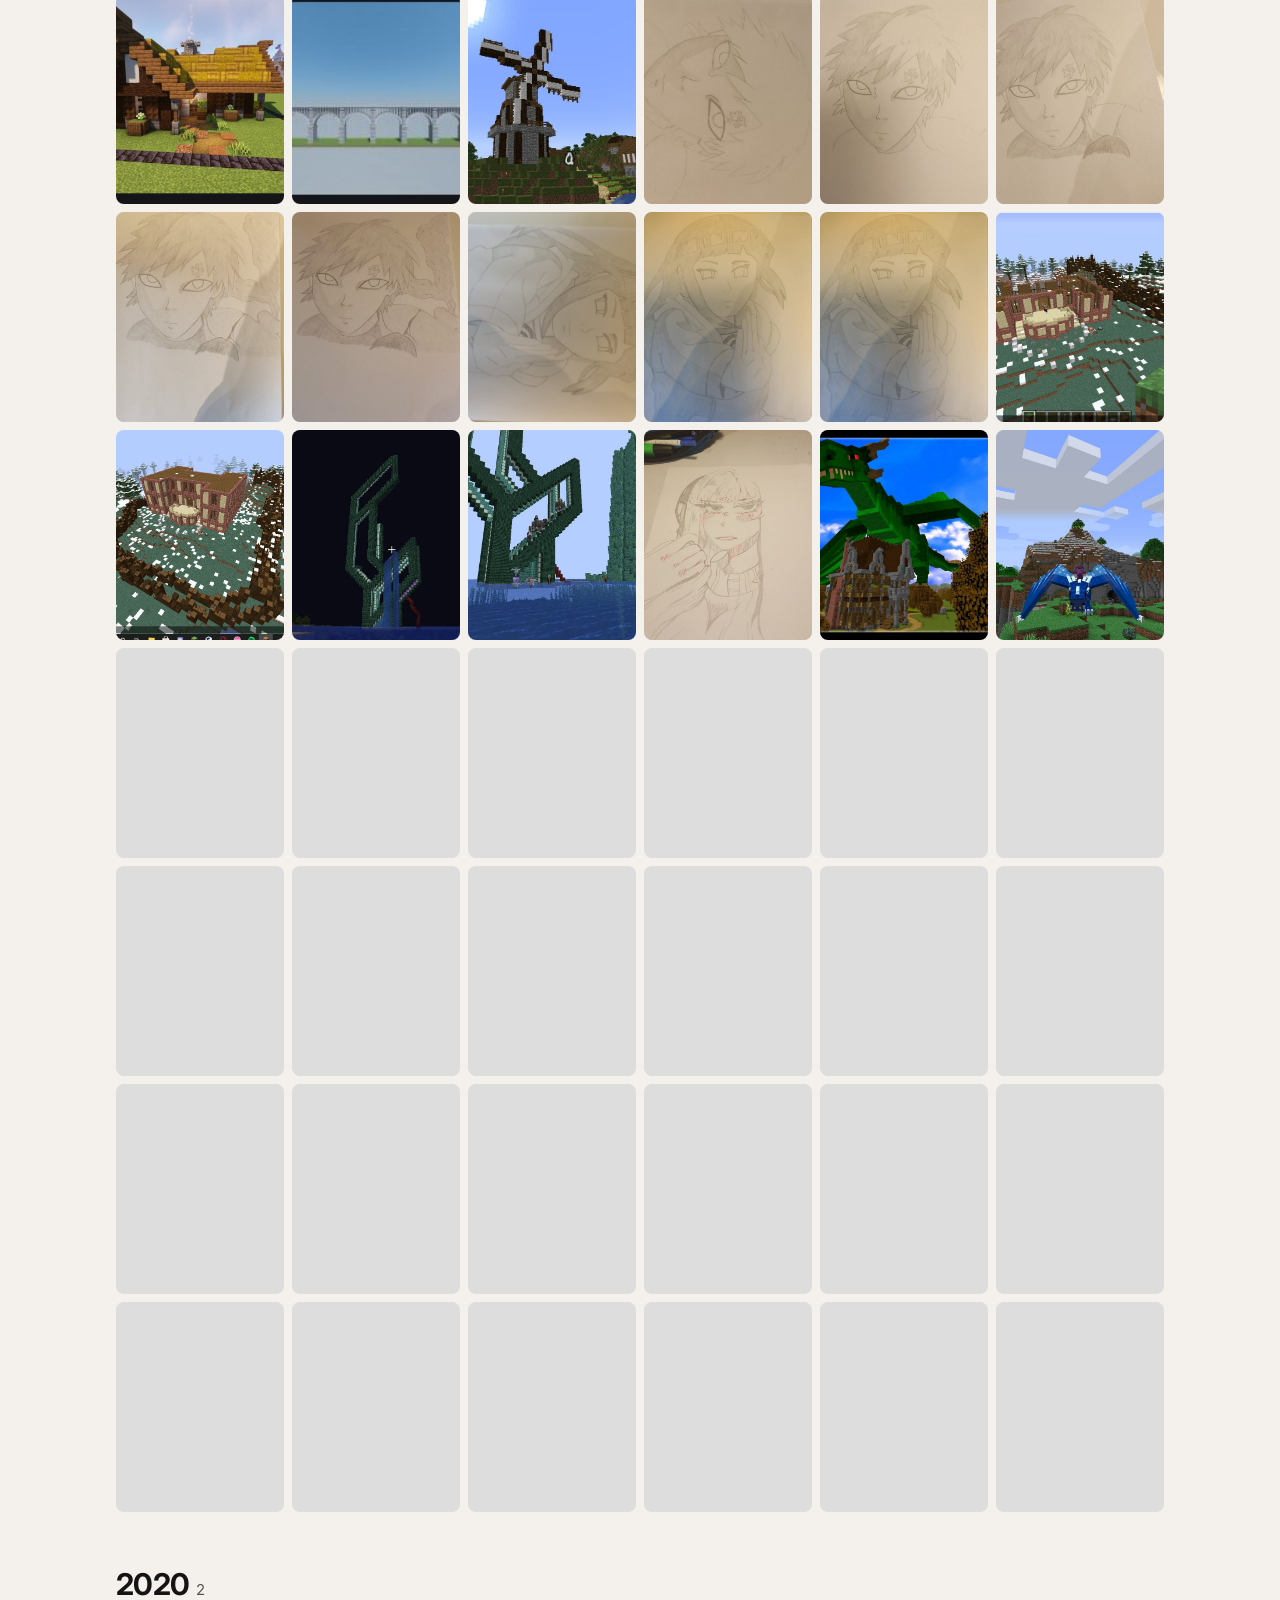
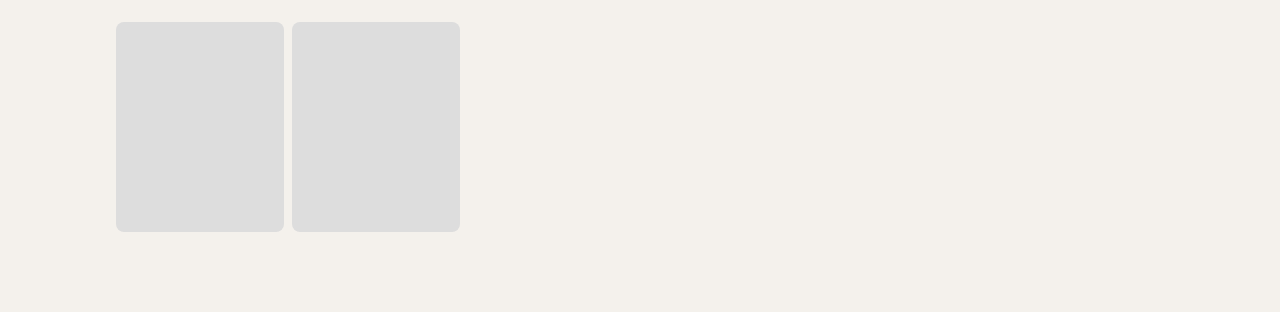
==== commit cfbe7233: "Conseils de l'ingénieur : workflows multi-agents, human-in-the-loop, section Sécurité, CV mis à jour" ====
--- a/archive.html
+++ b/archive.html
@@ -3,7 +3,7 @@
 <title>Carina · seven years by hand</title><meta name="description" content="Drawings, pixel art, 3D and builds, 2020 to 2026.">
 <link rel="preconnect" href="https://fonts.googleapis.com"><link rel="preconnect" href="https://fonts.gstatic.com" crossorigin>
 <link href="https://fonts.googleapis.com/css2?family=Inter:wght@400;500;600;700;800&family=JetBrains+Mono:wght@400;600&display=swap" rel="stylesheet">
-<link rel="stylesheet" href="style.css?v=c34a0179"><script src="site.js?v=c34a0179"></script></head><body>
+<link rel="stylesheet" href="style.css?v=cf4921d7"><script src="site.js?v=cf4921d7"></script></head><body>
 
 <div class="page"><a class="retour" href="index.html">← Carina</a> &nbsp; <button type="button" data-langue><span lang="en">FR</span><span lang="fr">EN</span></button>
 <h1><span lang="en">Seven years by hand</span><span lang="fr">Sept ans à la main</span></h1>
--- a/style.css
+++ b/style.css
@@ -187,3 +187,4 @@
 .mini{display:flex;align-items:center;gap:14px;margin-top:30px}
 .mini video{width:54px;aspect-ratio:9/16;object-fit:cover;border-radius:8px;background:#000;flex:none}
 .mini span{font-size:14px;color:#bdb6aa}
+#securite .petits{grid-template-columns:repeat(auto-fit,minmax(190px,1fr))}
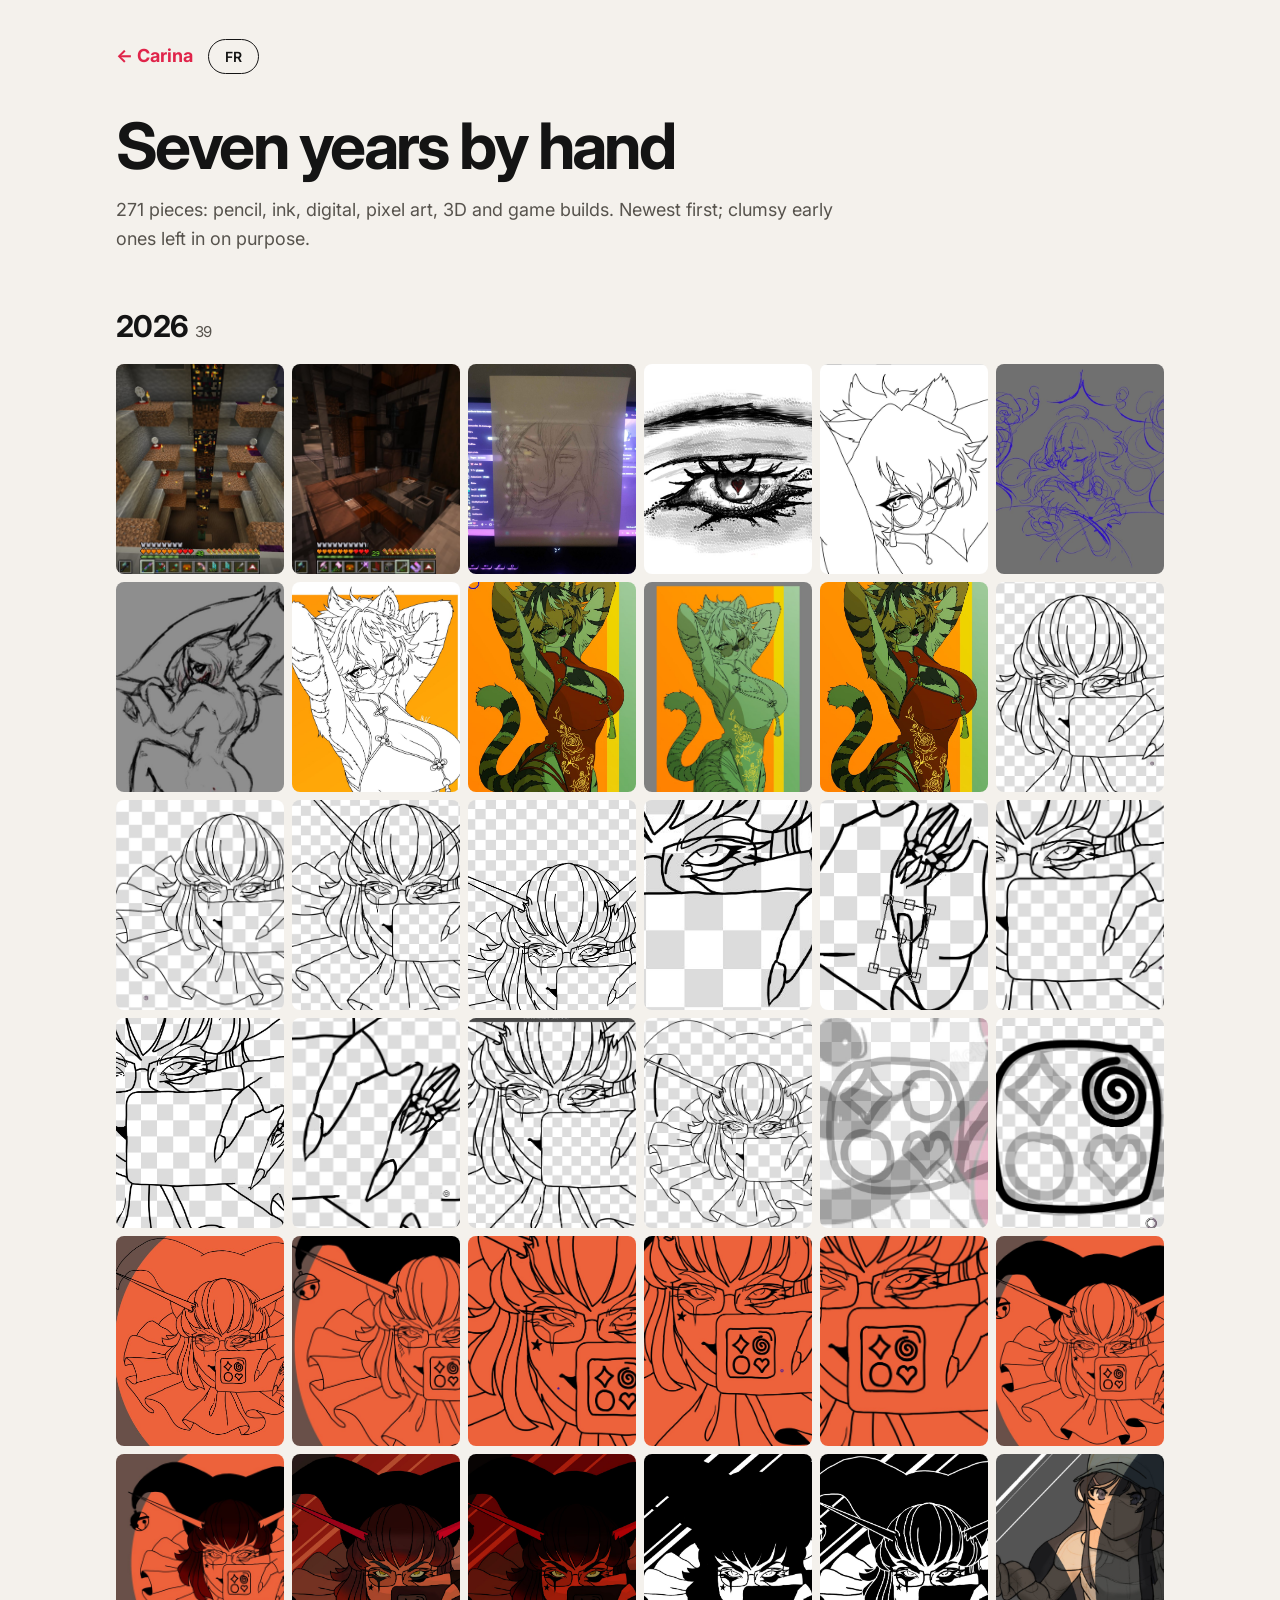
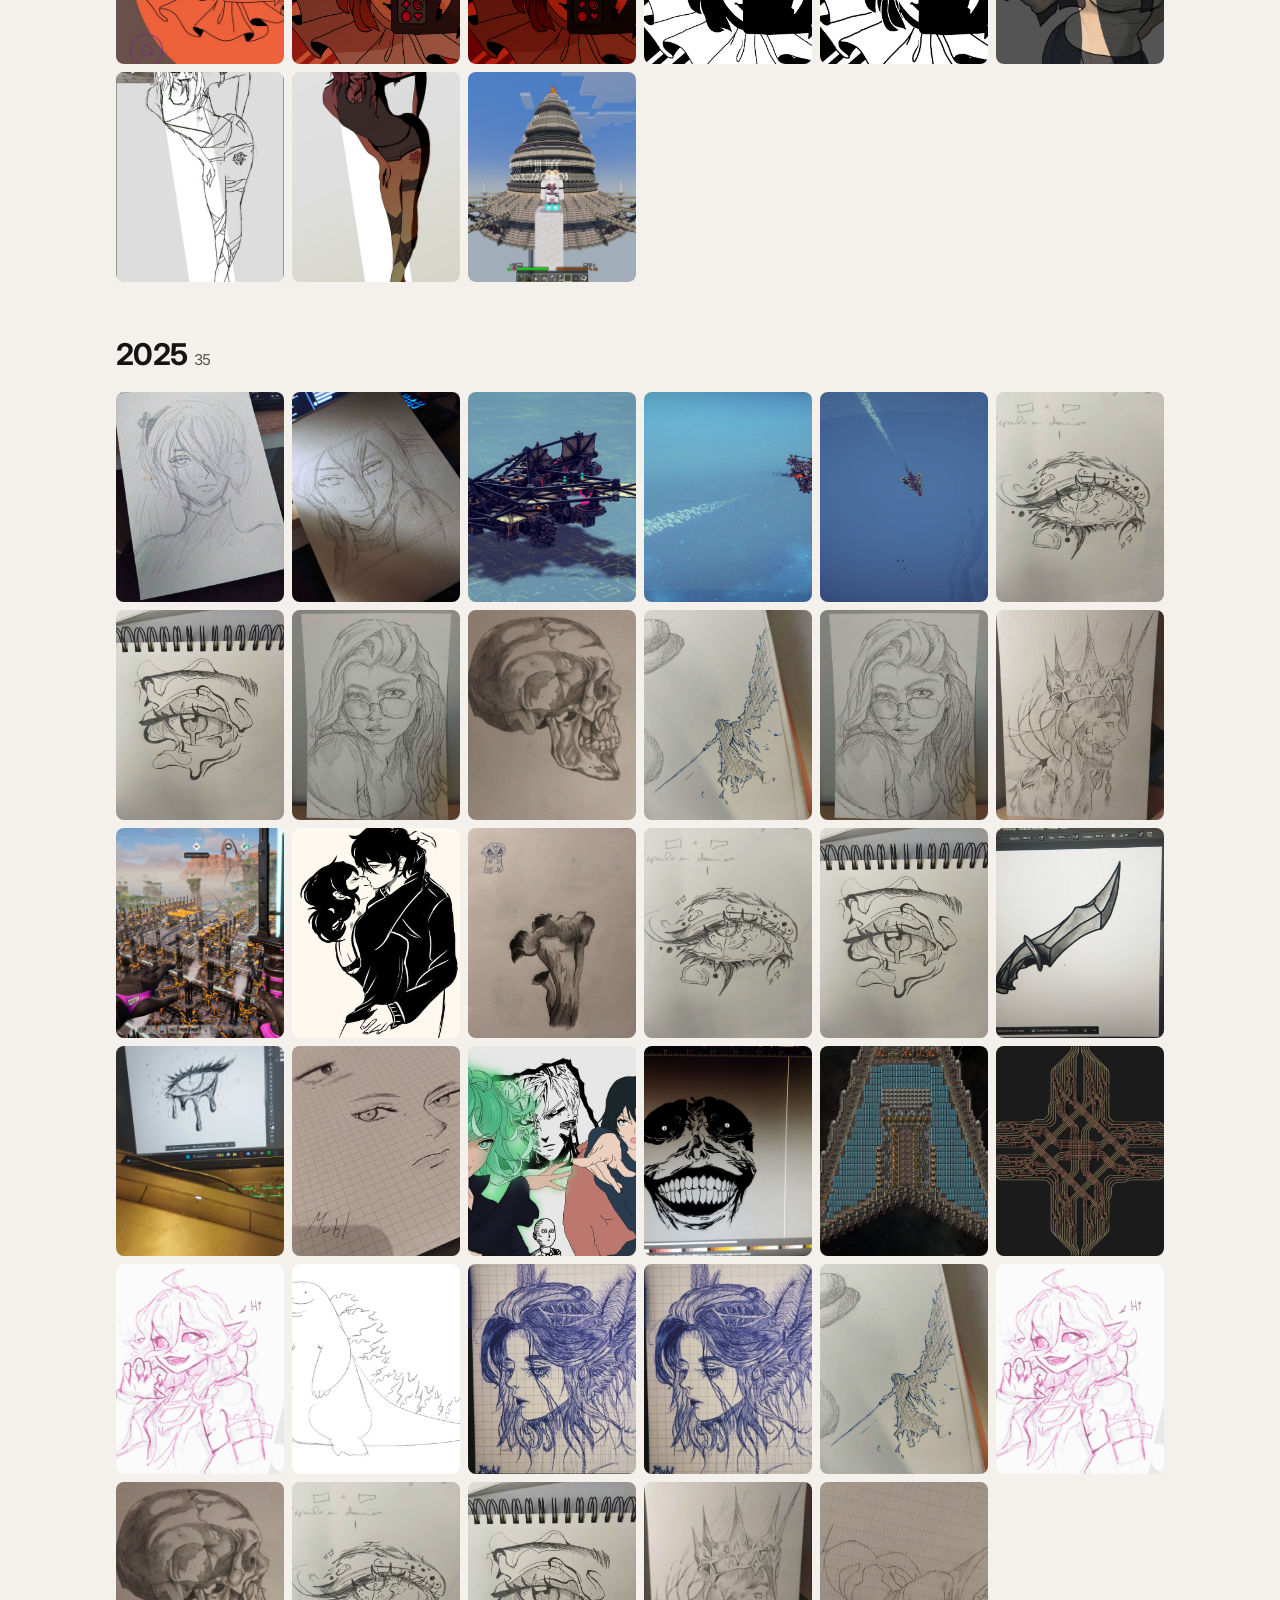
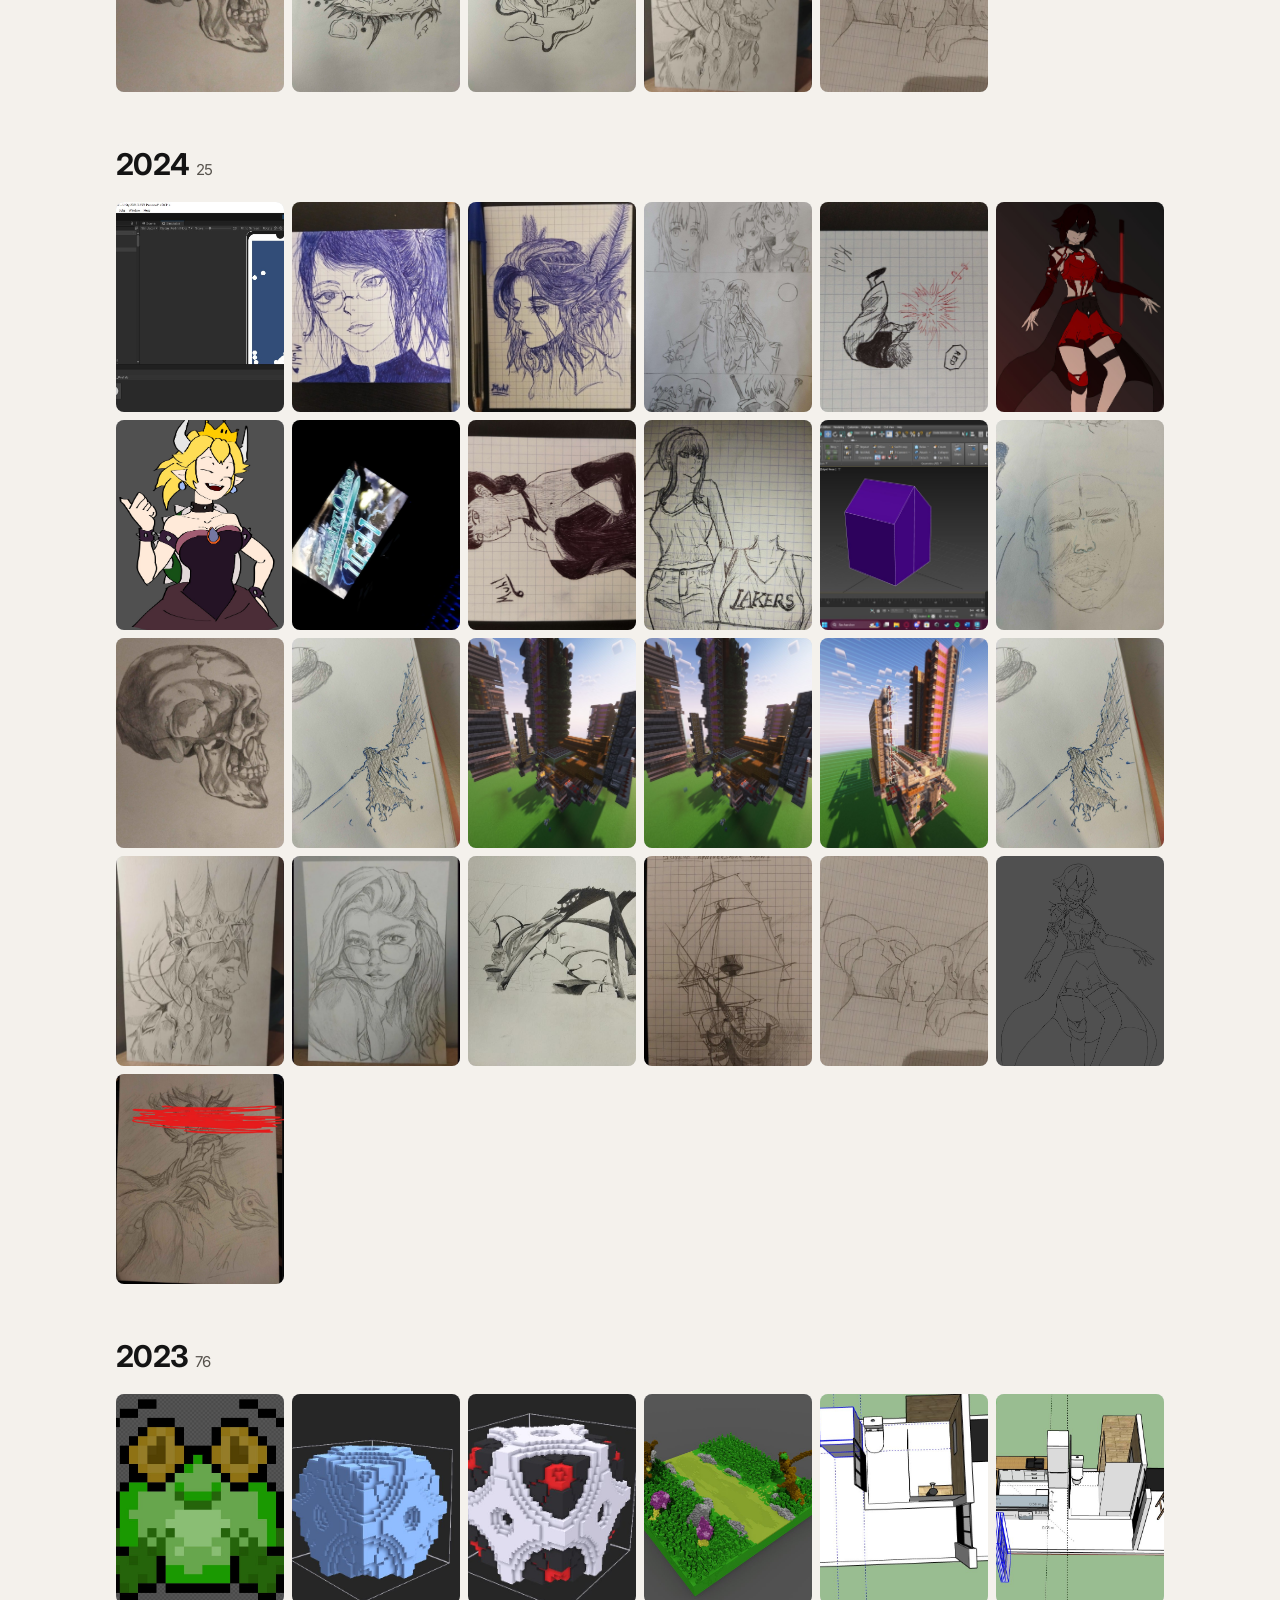
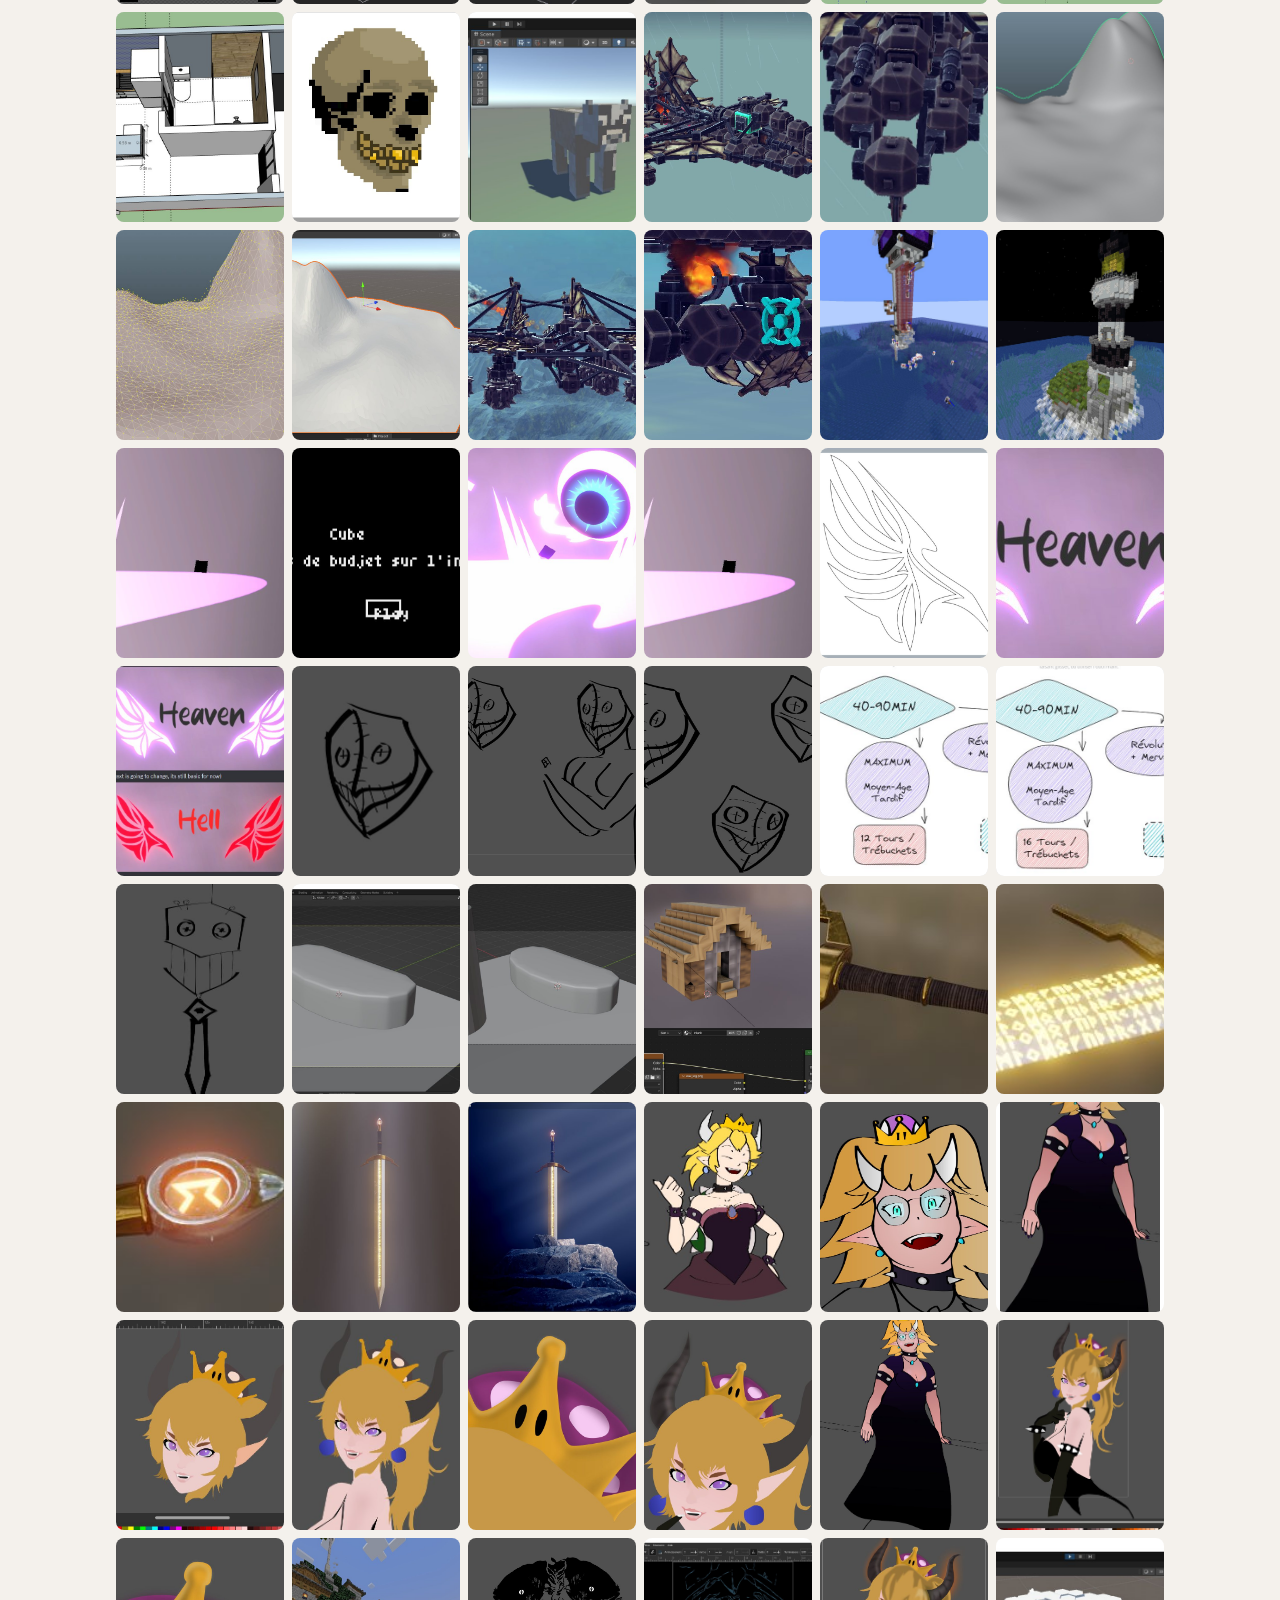
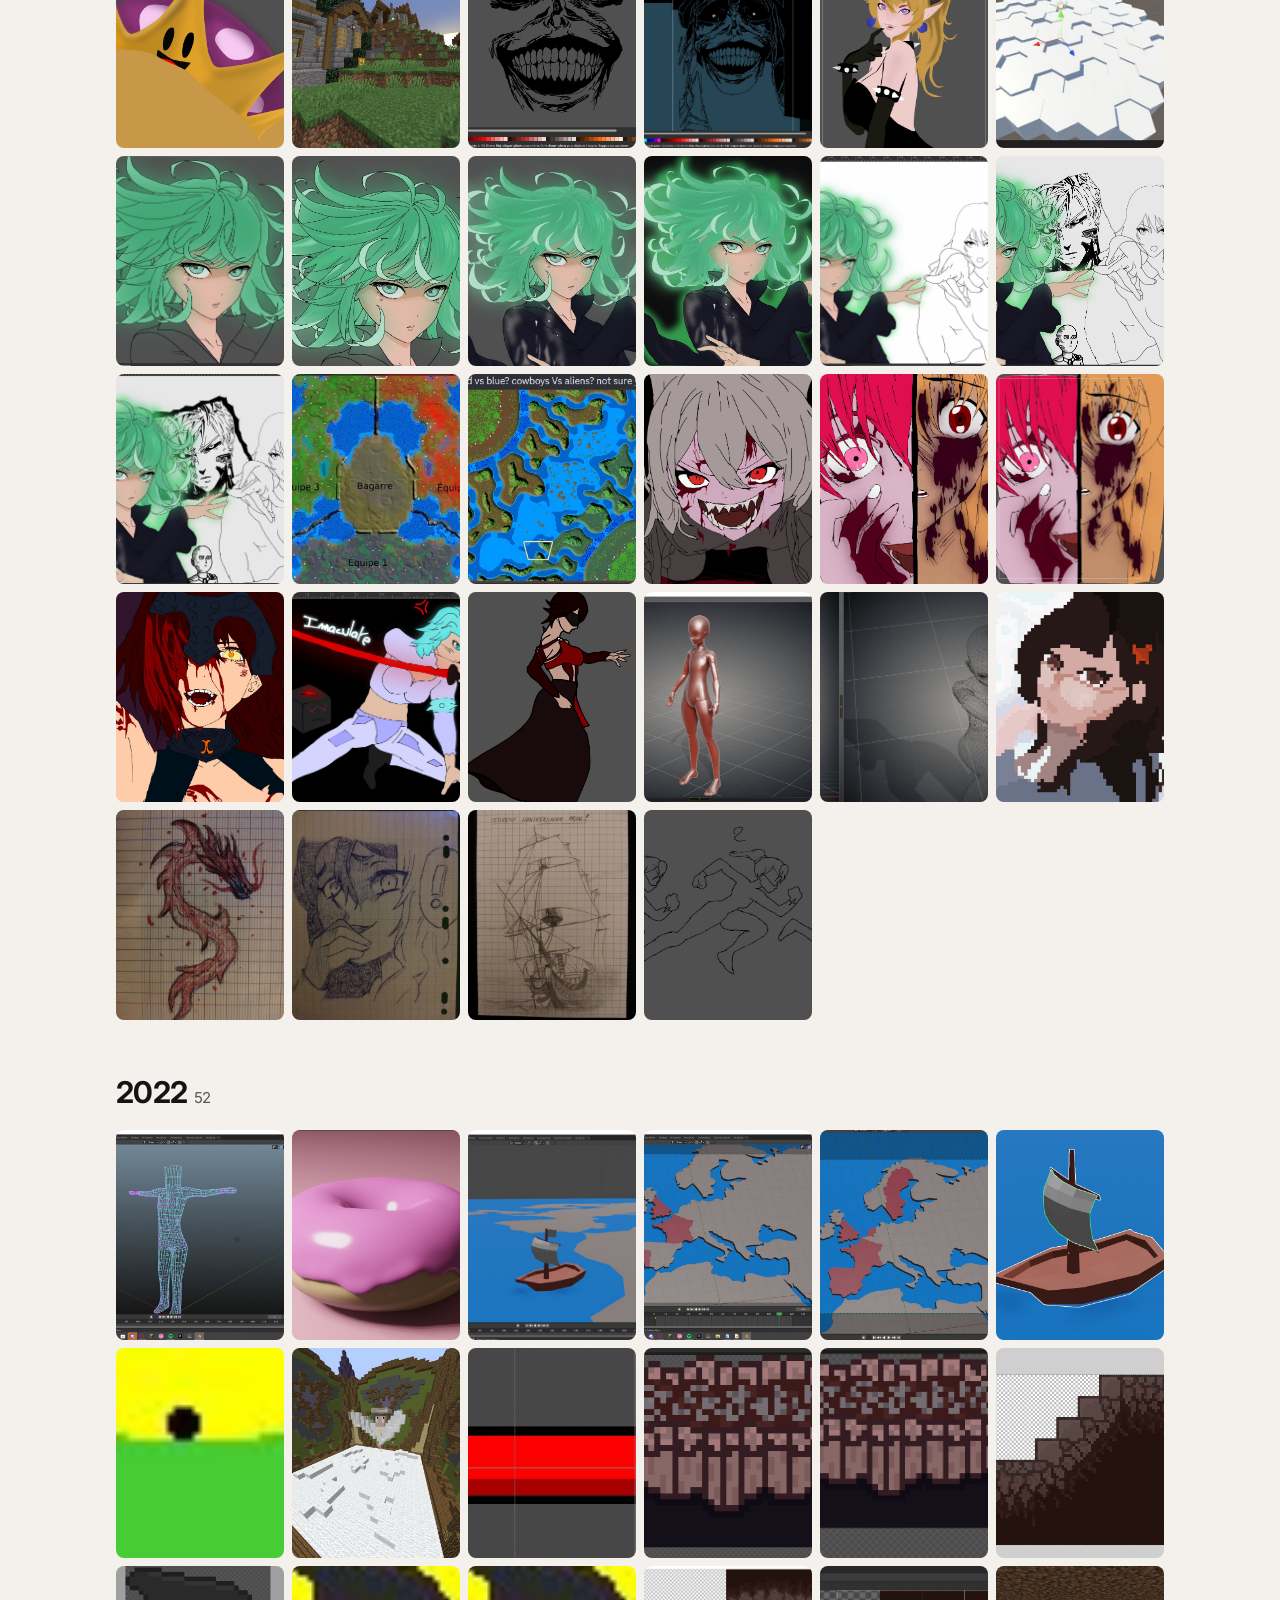
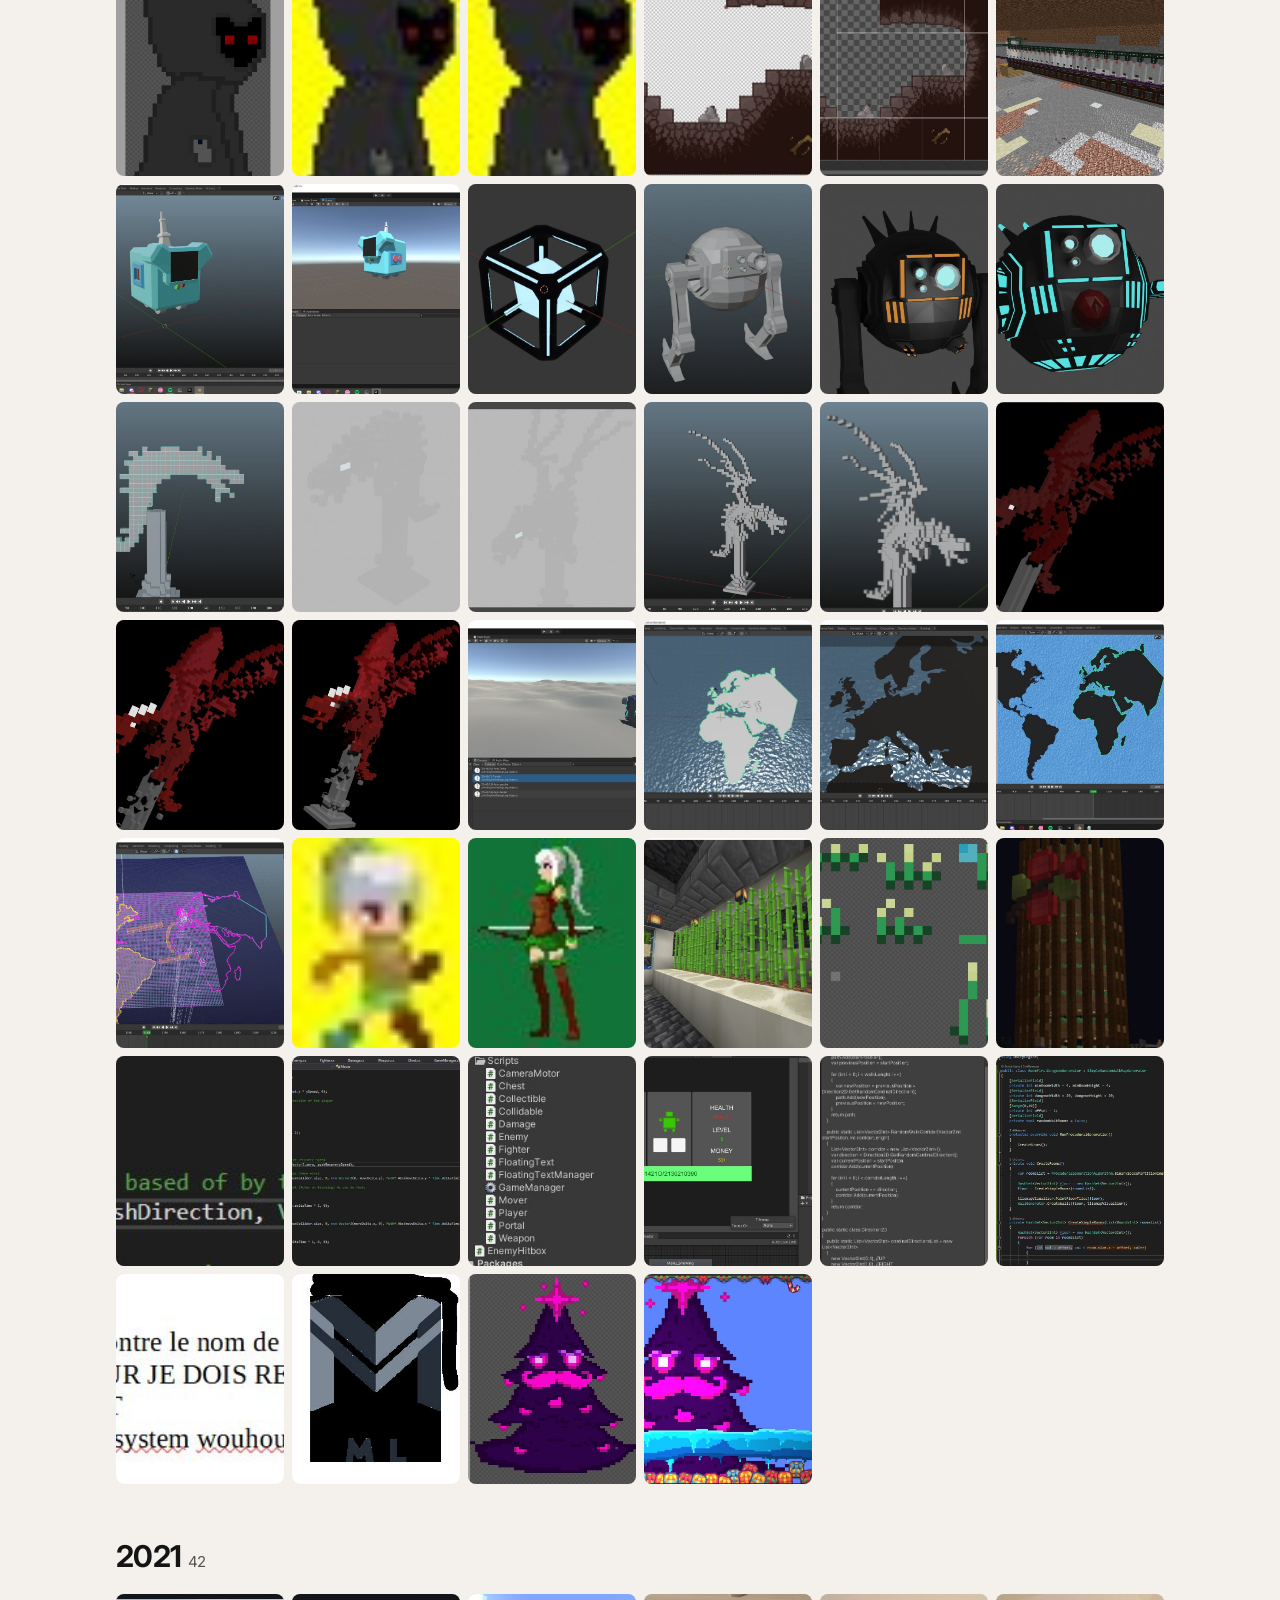
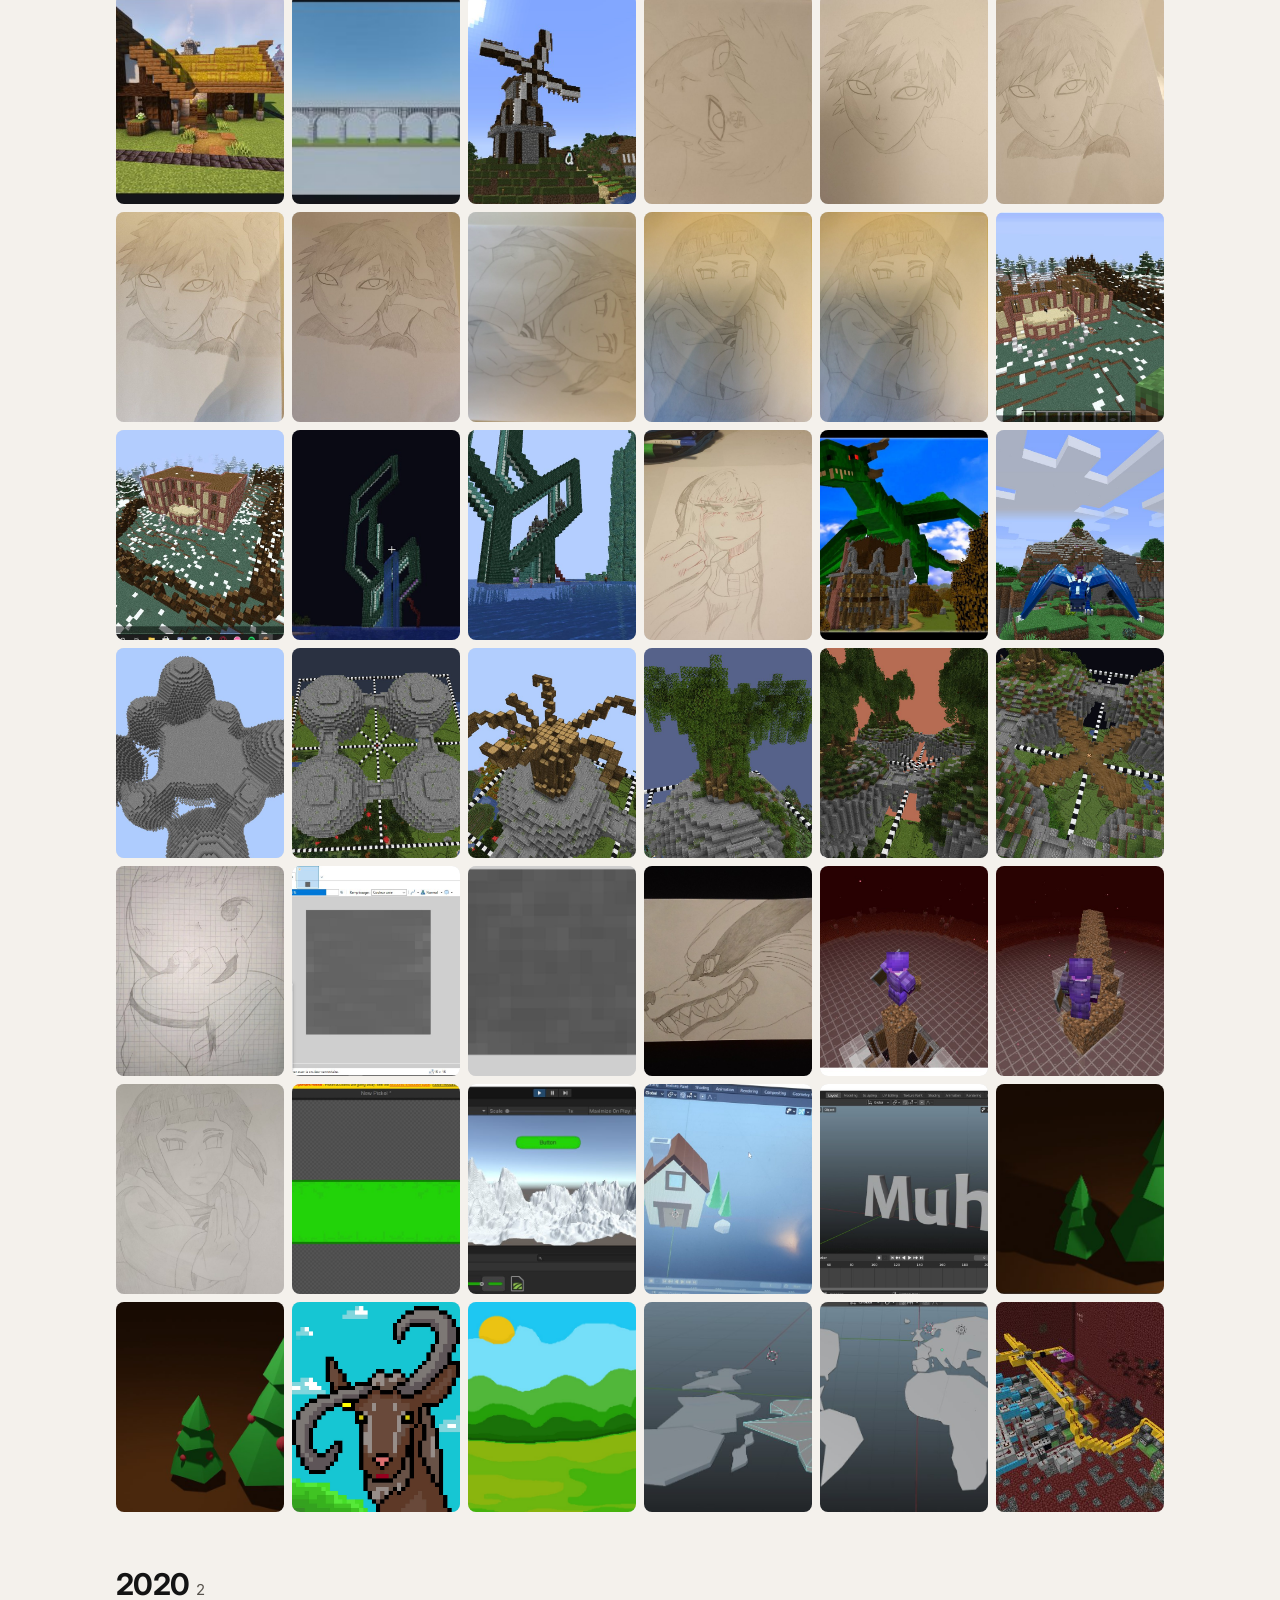
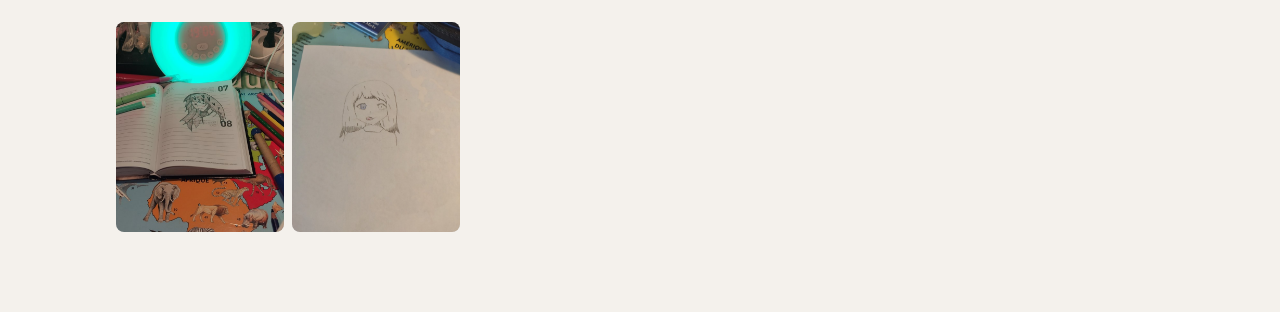
==== commit e6d22f28: "Mise à jour du 05/11 : bouton CV en PDF (anglais et français), lien vers le simulateur Roblox, captu" ====
--- a/archive.html
+++ b/archive.html
@@ -3,7 +3,7 @@
 <title>Carina · seven years by hand</title><meta name="description" content="Drawings, pixel art, 3D and builds, 2020 to 2026.">
 <link rel="preconnect" href="https://fonts.googleapis.com"><link rel="preconnect" href="https://fonts.gstatic.com" crossorigin>
 <link href="https://fonts.googleapis.com/css2?family=Inter:wght@400;500;600;700;800&family=JetBrains+Mono:wght@400;600&display=swap" rel="stylesheet">
-<link rel="stylesheet" href="style.css?v=cf4921d7"><script src="site.js?v=cf4921d7"></script></head><body>
+<link rel="stylesheet" href="style.css?v=67b5f2f9"><script src="site.js?v=67b5f2f9"></script></head><body>
 
 <div class="page"><a class="retour" href="index.html">← Carina</a> &nbsp; <button type="button" data-langue><span lang="en">FR</span><span lang="fr">EN</span></button>
 <h1><span lang="en">Seven years by hand</span><span lang="fr">Sept ans à la main</span></h1>
--- a/style.css
+++ b/style.css
@@ -68,6 +68,7 @@
 .visuel figcaption{color:var(--doux);font-size:15px;line-height:1.5;margin-top:12px}.visuel figcaption b{color:var(--encre)}
 .part{border-left:3px solid var(--rose);padding-left:16px}.part p{color:var(--encre)}
 .voir{display:flex;gap:10px;flex-wrap:wrap;margin-top:26px}
+.fichiers{flex-basis:100%;margin:6px 0 0;color:var(--doux);font-size:15px;line-height:1.7}
 .ecran.video{cursor:default}.ecran video{display:block;width:100%;height:auto;background:#000}
 .tiktok{margin:34px 0 0;display:flex;gap:18px;align-items:flex-end}.tiktok video{width:200px;aspect-ratio:9/16;border-radius:18px;background:#000;box-shadow:0 18px 44px rgba(20,20,20,.18);flex:none}.tiktok figcaption{color:var(--doux);font-size:15px;line-height:1.5}.tiktok b{color:var(--encre)}
 .ligne{margin-bottom:30px}
@@ -76,6 +77,7 @@
 .resultat{display:flex;gap:40px;flex-wrap:wrap;padding-top:26px;border-top:2px solid var(--encre)}
 .resultat b{display:block;font-size:44px;line-height:1.05;letter-spacing:-.04em;font-variant-numeric:tabular-nums}
 .resultat div>span{color:var(--doux);font-size:14px}
+.salle-intro{max-width:820px;font-size:20px;line-height:1.55;margin:0 0 44px}.salle-ecran{margin:0 0 40px}.salle-ecran figcaption{color:var(--doux);font-size:16px;line-height:1.55;margin-top:14px;max-width:820px}.salle-ecran figcaption b{color:var(--encre)}.salle-duo{display:block}.bande{margin-top:72px}.bande .resultat{gap:28px 48px}.bande .resultat>div{flex:1 1 200px}.bande .resultat b{font-size:38px}.bande-texte{max-width:760px;font-size:19px;line-height:1.55;margin:10px 0 30px}.bande-liste{list-style:none;padding:0;margin:0 0 34px;display:grid;grid-template-columns:1fr 1fr;gap:18px 40px;max-width:980px}.bande-liste li{font-size:16px;line-height:1.55;color:var(--doux)}.bande-liste b{color:var(--encre)}@media(max-width:760px){.bande-liste{grid-template-columns:1fr}}.bande .ecran{display:block;margin-top:40px}.bande-note{color:var(--doux);font-size:13px;margin-top:18px}
 /* schéma en étapes */
 .etapes{display:flex;flex-direction:column;gap:0;background:var(--carte);border-radius:18px;padding:22px}
 .etape{display:flex;justify-content:space-between;align-items:center;gap:14px;padding:14px 16px;border-radius:12px;border:1px solid var(--trait);
@@ -162,7 +164,8 @@
 .grille img{width:100%;aspect-ratio:4/5;object-fit:cover;display:block;border-radius:8px;background:#ddd}
 .cv h2{font-size:14px;letter-spacing:.12em;text-transform:uppercase;color:var(--rose);margin:36px 0 10px}
 .cv ul{padding-left:18px}.cv li{margin-bottom:8px}
-@media print{body{background:#fff}.cv h2{color:#000}.retour,.page button{display:none}}
+.cv .titre-cv{font-size:18px;margin:-4px 0 6px;color:var(--rose)}.cv .titre-cv b{color:var(--encre)}
+@media print{body{background:#fff}.cv h2{color:#000}.retour,.page button,.btn{display:none}@page{margin:14mm}}
 
 .accueil.sombre{background:#0f0e11;color:#f4f1ec;width:100vw;margin-left:calc(50% - 50vw);padding:clamp(40px,7vh,80px) max(16px,calc(50vw - 560px)) clamp(60px,9vh,100px)}
 .ouverture.a{grid-template-columns:330px 1fr;gap:64px}
@@ -172,6 +175,8 @@
 .sombre h1 em{color:#ff4d6d}.sombre .sous{color:#bdb6aa;margin-bottom:22px}
 .sombre .cherche{background:#1d1b20;color:#e7e1d6;margin:0 0 26px}
 .btn.clair{border-color:#f4f1ec;color:#f4f1ec}
+.btn.pdf{line-height:1.2;font-size:15px;padding:10px 20px;background:var(--rose);border-color:var(--rose);color:#fff}
+.cv .haut-cv{display:flex;gap:10px;align-items:center;flex-wrap:wrap;margin-bottom:8px}.cv .haut-cv .retour{margin:0 auto 0 0}.btn.pdf .long{white-space:pre}@media(max-width:700px){.btn.pdf .long{display:none}.haut .droite{gap:6px}.haut .droite .btn,.haut .droite button{padding:7px 11px}.haut .nom{min-width:0}}
 @media (max-width:900px){.ouverture.a{grid-template-columns:1fr;gap:32px}.ouverture.a .texte{order:-1}.telA{width:min(300px,100%);margin:0 auto}}
 
 .ouverture.a{grid-template-columns:minmax(0,1fr) 220px;gap:56px;align-items:center}
